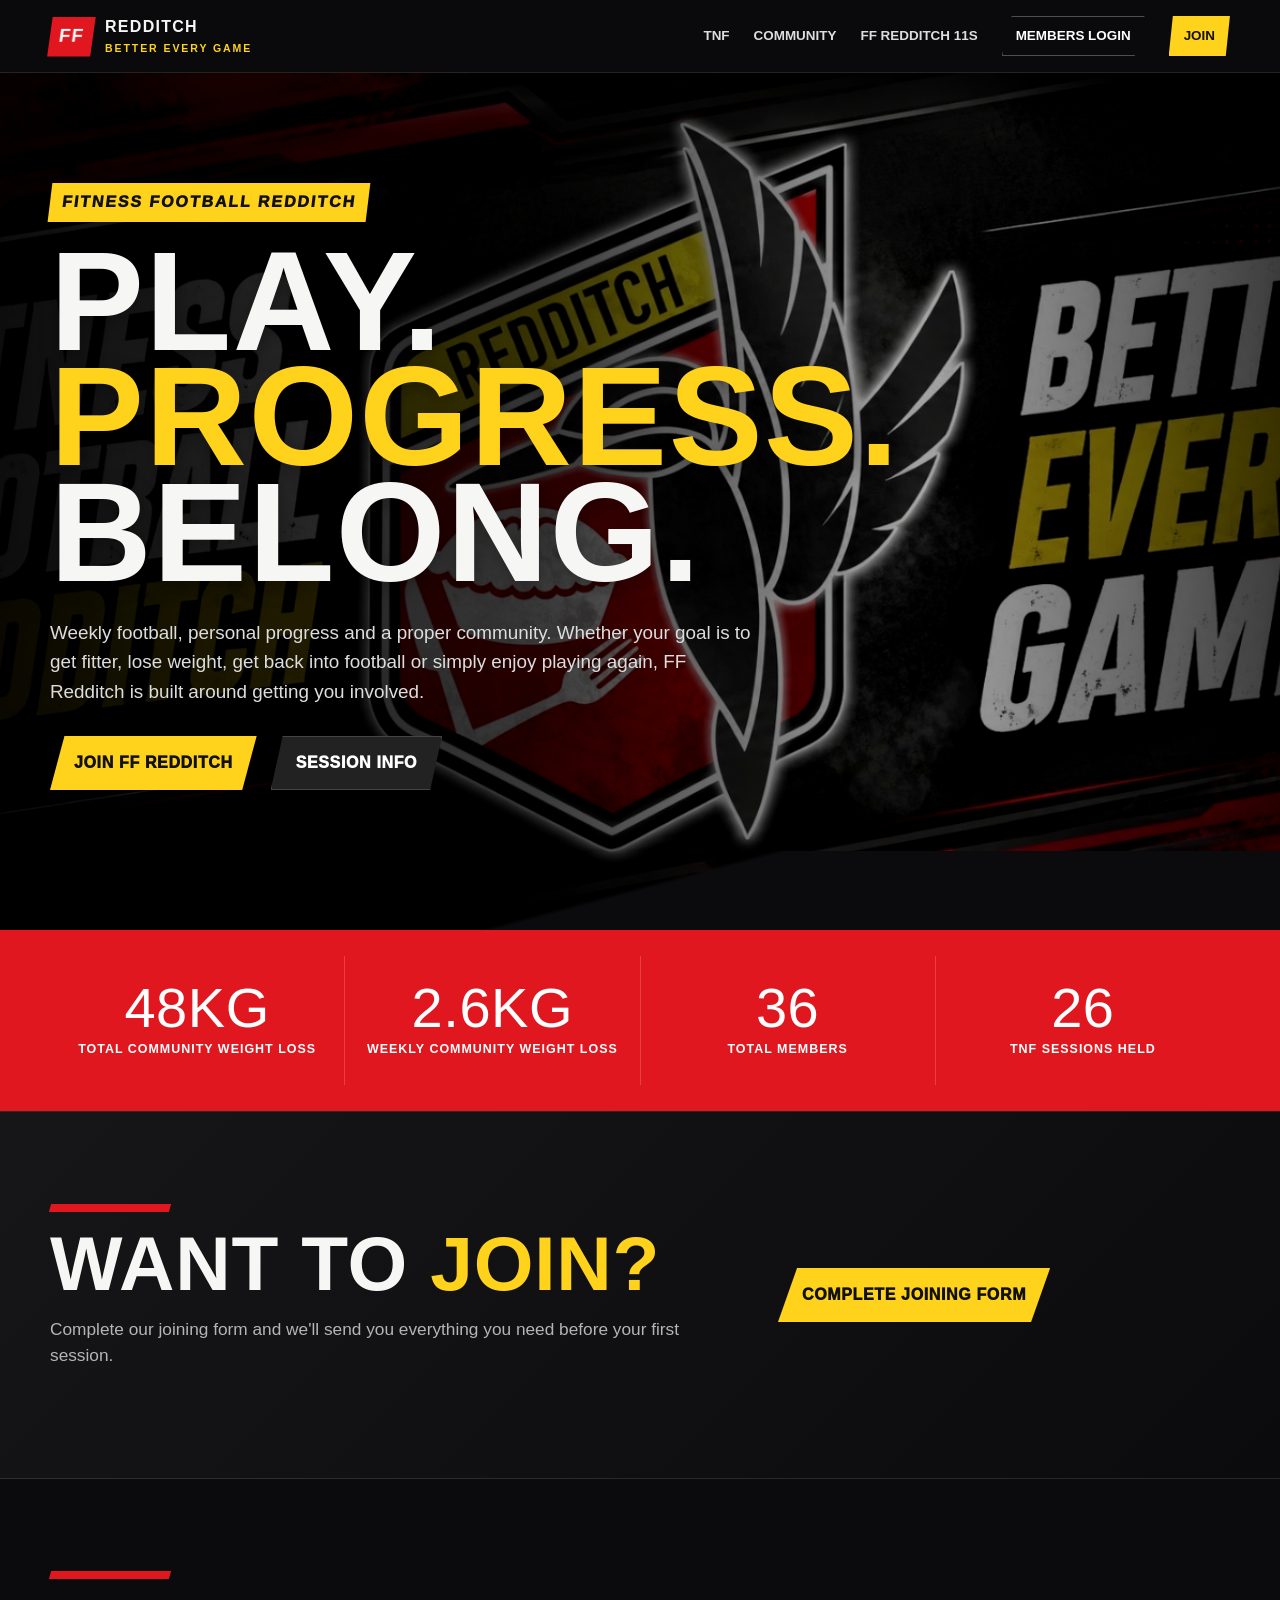
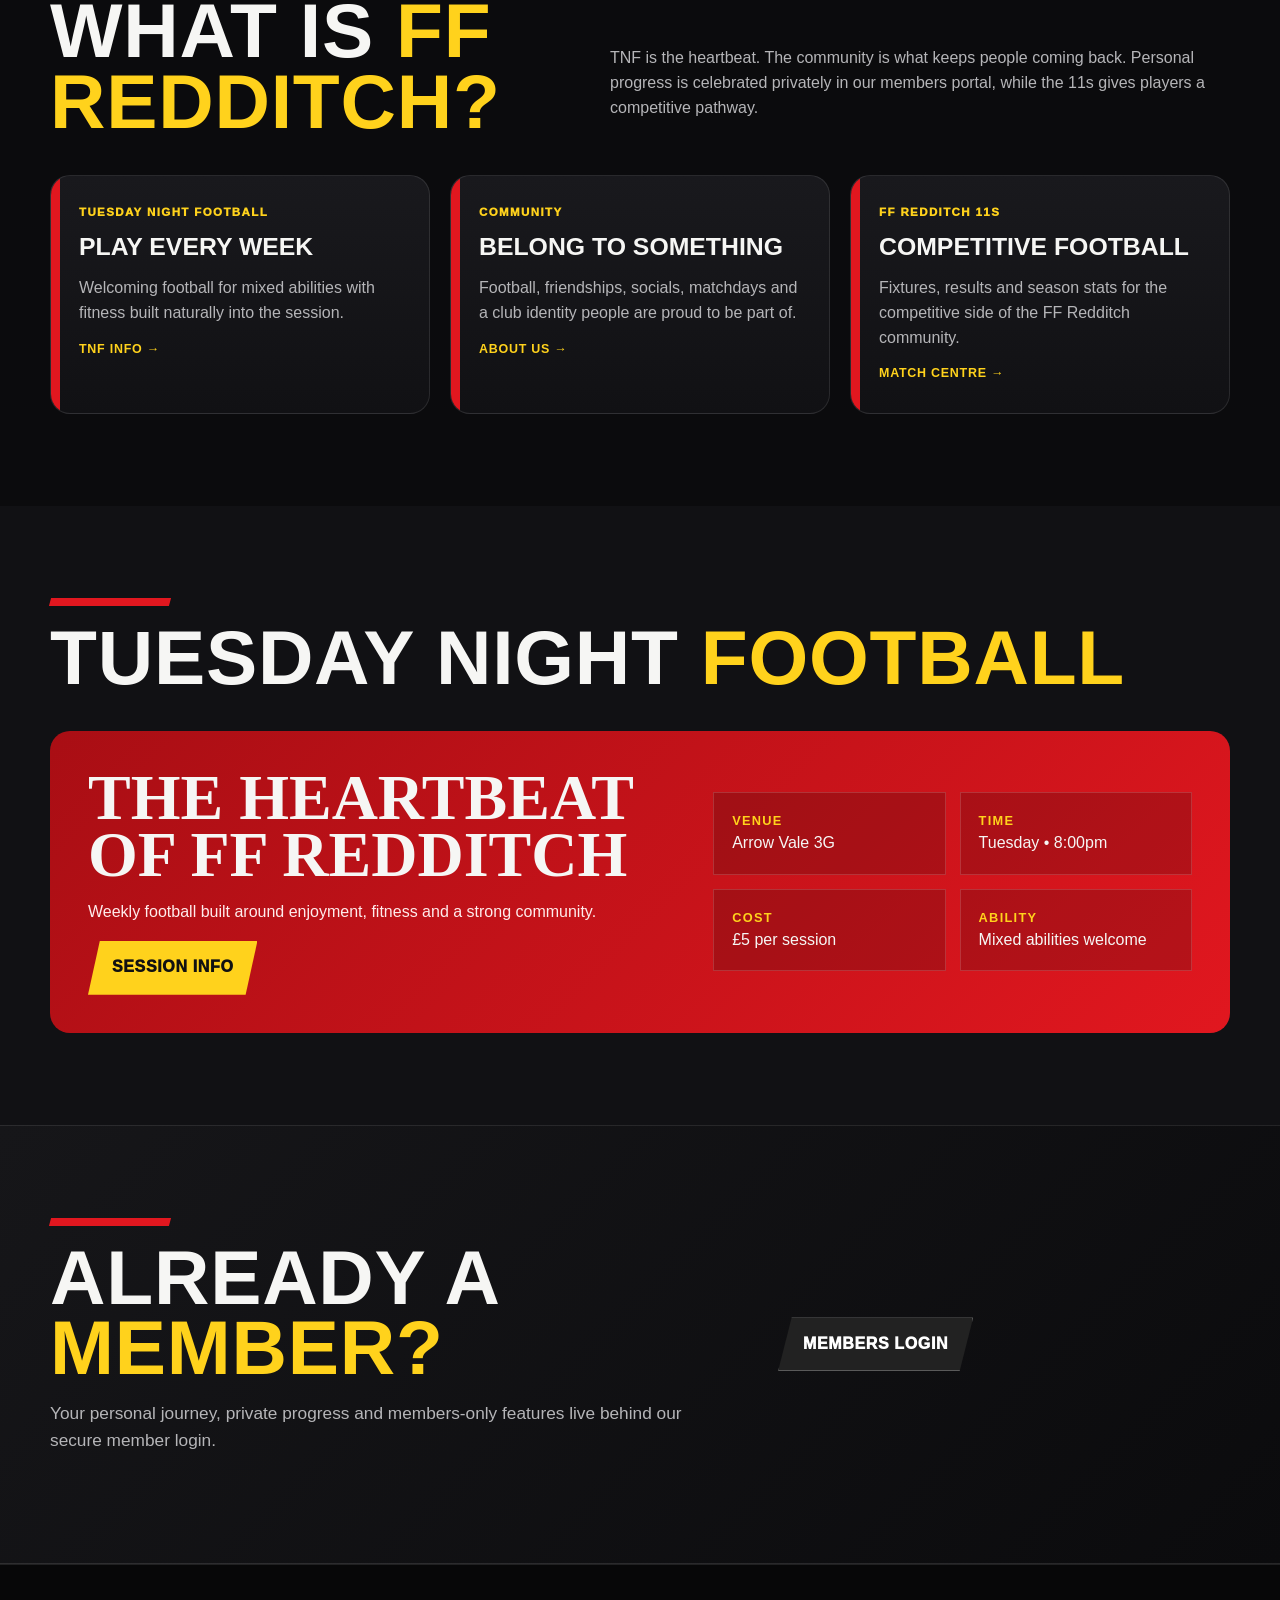
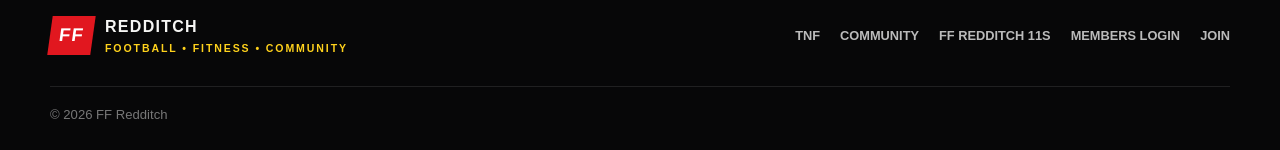
==== index.html @ 212b709f "Revamp index.html for FF Redditch site Updated the HTML structure, including the head and body secti" ====
<!doctype html><html><head><meta charset="utf-8"><meta name="viewport" content="width=device-width,initial-scale=1">
<title>FF Redditch | Football • Fitness • Community</title>
<link rel="stylesheet" href="assets/styles.css"></head><body data-page="home">
<header class="site-header">
  <div class="container navbar">
    <a class="brand" href="index.html">
      <span class="brand-badge">FF</span>
      <span>REDDITCH<small>BETTER EVERY GAME</small></span>
    </a>
    <button class="menu" aria-label="Menu">☰</button>
    <nav class="nav">
      <a href="tnf.html">TNF</a>
      <a href="community.html">Community</a>
      <a href="eleven.html">FF Redditch 11s</a>
      <a class="members-link" href="https://members.ffredditch.co.uk">Members Login</a>
      <a class="join-link join-btn" href="#">Join</a>
    </nav>
  </div>
</header>
<section class="hero"><div class="container hero-inner">
  <span class="kicker">Fitness Football Redditch</span>
  <h1>Play.<br><span class="yellow">Progress.</span><br>Belong.</h1>
  <p class="hero-copy">Weekly football, personal progress and a proper community. Whether your goal is to get fitter, lose weight, get back into football or simply enjoy playing again, FF Redditch is built around getting you involved.</p>
  <div class="cta-row"><a class="btn btn-yellow join-btn" href="#">Join FF Redditch</a><a class="btn btn-dark" href="tnf.html">Session Info</a></div>
</div></section>

<section class="stats-strip"><div class="container stats-grid">
  <div class="stat-box"><span class="stat-big" id="communityKgLost">48kg</span><span class="stat-label">Total Community Weight Loss</span></div>
  <div class="stat-box"><span class="stat-big" id="weeklyKgLost">2.6kg</span><span class="stat-label">Weekly Community Weight Loss</span></div>
  <div class="stat-box"><span class="stat-big" id="totalMembers">36</span><span class="stat-label">Total Members</span></div>
  <div class="stat-box"><span class="stat-big" id="tnfSessions">26</span><span class="stat-label">TNF Sessions Held</span></div>
</div></section>

<section class="section quick-join"><div class="container quick-join-grid">
  <div><div class="red-rule"></div><h2 class="section-title">Want to <span class="yellow">join?</span></h2><p>Complete our joining form and we'll send you everything you need before your first session.</p></div>
  <div><a class="btn btn-yellow join-btn" href="#">Complete joining form</a></div>
</div></section>

<section class="section"><div class="container">
  <div class="section-head"><div><div class="red-rule"></div><h2 class="section-title">What is <span class="yellow">FF Redditch?</span></h2></div><p class="section-intro">TNF is the heartbeat. The community is what keeps people coming back. Personal progress is celebrated privately in our members portal, while the 11s gives players a competitive pathway.</p></div>
  <div class="cards">
    <div class="card"><div class="card-tag">Tuesday Night Football</div><h3>Play every week</h3><p>Welcoming football for mixed abilities with fitness built naturally into the session.</p><a href="tnf.html" class="text-link">TNF info →</a></div>
    <div class="card"><div class="card-tag">Community</div><h3>Belong to something</h3><p>Football, friendships, socials, matchdays and a club identity people are proud to be part of.</p><a href="community.html" class="text-link">About us →</a></div>
    <div class="card"><div class="card-tag">FF Redditch 11s</div><h3>Competitive football</h3><p>Fixtures, results and season stats for the competitive side of the FF Redditch community.</p><a href="eleven.html" class="text-link">Match centre →</a></div>
  </div>
</div></section>

<section class="section" style="background:#111114"><div class="container">
  <div class="section-head"><div><div class="red-rule"></div><h2 class="section-title">Tuesday Night <span class="yellow">Football</span></h2></div></div>
  <div class="tnf-panel"><div><h3>The heartbeat of FF Redditch</h3><p>Weekly football built around enjoyment, fitness and a strong community.</p><a class="btn btn-yellow" href="tnf.html">Session Info</a></div>
  <div class="tnf-info"><div><strong>Venue</strong><span>Arrow Vale 3G</span></div><div><strong>Time</strong><span>Tuesday • 8:00pm</span></div><div><strong>Cost</strong><span>£5 per session</span></div><div><strong>Ability</strong><span>Mixed abilities welcome</span></div></div></div>
</div></section>

<section class="section quick-join"><div class="container quick-join-grid">
  <div><div class="red-rule"></div><h2 class="section-title">Already a <span class="yellow">member?</span></h2><p>Your personal journey, private progress and members-only features live behind our secure member login.</p></div>
  <div><a class="btn btn-dark members-cta" href="https://members.ffredditch.co.uk">Members Login</a></div>
</div></section>

<footer class="footer">
  <div class="container footer-top">
    <div class="brand"><span class="brand-badge">FF</span><span>REDDITCH<small>FOOTBALL • FITNESS • COMMUNITY</small></span></div>
    <div class="footer-links">
      <a href="tnf.html">TNF</a>
      <a href="community.html">Community</a>
      <a href="eleven.html">FF Redditch 11s</a>
      <a href="https://members.ffredditch.co.uk">Members Login</a>
      <a class="join-btn" href="#">Join</a>
    </div>
  </div>
  <div class="container copy">© 2026 FF Redditch</div>
</footer>
<script src="assets/config.js"></script><script src="assets/app.js"></script></body></html>
---- assets/styles.css ----
:root{
  --black:#0b0b0d;
  --panel:#151518;
  --panel2:#1c1c20;
  --red:#e1171f;
  --red2:#a90e14;
  --yellow:#ffd21c;
  --white:#f6f6f4;
  --muted:#b5b5b8;
  --line:rgba(255,255,255,.10);
  --radius:20px;
}
*{box-sizing:border-box}
html{scroll-behavior:smooth}
body{margin:0;font-family:Arial,Helvetica,sans-serif;background:var(--black);color:var(--white);line-height:1.55}
a{color:inherit;text-decoration:none}
img{max-width:100%;display:block}
.container{width:min(1180px,calc(100% - 34px));margin:0 auto}
.site-header{position:sticky;top:0;z-index:50;background:rgba(11,11,13,.96);backdrop-filter:blur(10px);border-bottom:1px solid var(--line)}
.navbar{height:72px;display:flex;align-items:center;justify-content:space-between;gap:20px}
.brand{display:flex;align-items:center;gap:12px;font-weight:900;letter-spacing:.08em}
.brand-badge{background:var(--red);color:#fff;padding:5px 9px;transform:skew(-8deg);font-size:1.15rem}
.brand small{display:block;color:var(--yellow);font-size:.66rem;letter-spacing:.18em}
.nav{display:flex;align-items:center;gap:24px;font-weight:800;text-transform:uppercase;font-size:.84rem}
.nav a{color:#ddd}
.nav a:hover{color:#fff}
.join-link{background:var(--yellow);color:#111!important;padding:10px 15px;clip-path:polygon(7% 0,100% 0,93% 100%,0 100%)}
.menu{display:none;background:none;border:0;color:#fff;font-size:1.5rem}

.hero{min-height:760px;position:relative;display:grid;place-items:center;overflow:hidden;background:#0d0d0f}
.hero::before{
  content:"";position:absolute;inset:0;
  background:
   linear-gradient(90deg,rgba(0,0,0,.93) 0%,rgba(0,0,0,.76) 42%,rgba(0,0,0,.35) 72%,rgba(0,0,0,.75) 100%),
   url("ff-redditch-branding.jpeg") center/cover no-repeat;
  filter:saturate(.9) contrast(1.05);
}
.hero::after{content:"";position:absolute;left:0;right:0;bottom:-1px;height:80px;background:linear-gradient(165deg,transparent 49%,var(--black) 50%)}
.hero-inner{position:relative;z-index:2;padding:110px 0 140px}
.kicker{display:inline-block;background:var(--yellow);color:#111;font-weight:1000;text-transform:uppercase;letter-spacing:.12em;padding:7px 12px;transform:skew(-7deg);margin-bottom:22px}
.hero h1,.title,.stat-big,.player-name,.section-title{font-family:Impact,Haettenschweiler,"Arial Narrow Bold",sans-serif;text-transform:uppercase;letter-spacing:.01em}
.hero h1{font-size:clamp(4.5rem,11vw,9.5rem);line-height:.82;margin:0;max-width:860px;text-shadow:0 5px 20px rgba(0,0,0,.35)}
.hero h1 .yellow{color:var(--yellow)}
.hero-copy{max-width:710px;font-size:1.18rem;color:#ddd;margin:28px 0 30px}
.cta-row{display:flex;gap:14px;flex-wrap:wrap}
.btn{display:inline-flex;align-items:center;justify-content:center;min-height:54px;padding:0 24px;font-weight:1000;text-transform:uppercase;border:0;cursor:pointer;letter-spacing:.04em;clip-path:polygon(7% 0,100% 0,93% 100%,0 100%)}
.btn-yellow{background:var(--yellow);color:#111}
.btn-red{background:var(--red);color:#fff}
.btn-dark{background:#222;color:#fff;border:1px solid #444}
.section{padding:92px 0}
.section-head{display:flex;justify-content:space-between;gap:30px;align-items:end;margin-bottom:38px}
.section-title{font-size:clamp(3rem,6vw,5.8rem);line-height:.92;margin:0}
.section-title .yellow{color:var(--yellow)}
.section-intro{max-width:620px;color:var(--muted)}
.red-rule{height:8px;width:120px;background:var(--red);transform:skew(-15deg);margin-bottom:16px}

.stats-strip{background:var(--red);padding:26px 0}
.stats-grid{display:grid;grid-template-columns:repeat(4,1fr);gap:1px;background:rgba(255,255,255,.18)}
.stat-box{background:var(--red);padding:24px 18px;text-align:center}
.stat-big{display:block;font-size:3.5rem;line-height:1;color:#fff}
.stat-label{font-weight:900;text-transform:uppercase;color:#fff;font-size:.78rem;letter-spacing:.08em}

.quick-join{background:linear-gradient(135deg,#161619,#0b0b0d);border-top:1px solid var(--line);border-bottom:1px solid var(--line)}
.quick-join-grid{display:grid;grid-template-columns:1.2fr .8fr;gap:50px;align-items:center}
.quick-join h2{font-size:clamp(3rem,6vw,6rem);margin:0}
.quick-join p{color:var(--muted);font-size:1.08rem}

.cards{display:grid;grid-template-columns:repeat(3,1fr);gap:20px}
.card{background:linear-gradient(180deg,#19191d,#111114);border:1px solid var(--line);border-radius:var(--radius);padding:28px;position:relative;overflow:hidden}
.card::before{content:"";position:absolute;left:0;top:0;width:9px;height:100%;background:var(--red)}
.card h3{font-size:1.55rem;margin:6px 0 10px;text-transform:uppercase}
.card p{color:var(--muted);margin:0}
.card-tag{color:var(--yellow);font-weight:1000;text-transform:uppercase;font-size:.72rem;letter-spacing:.12em}

.leaderboard-wrap{background:#111114;border:1px solid var(--line);border-radius:var(--radius);overflow:hidden}
.tabs{display:flex;gap:10px;padding:18px;border-bottom:1px solid var(--line);flex-wrap:wrap}
.tab{background:#222;border:1px solid #333;color:#ddd;padding:9px 14px;font-weight:900;text-transform:uppercase;cursor:pointer;clip-path:polygon(7% 0,100% 0,93% 100%,0 100%)}
.tab.active{background:var(--yellow);color:#111;border-color:var(--yellow)}
.leader-row{display:grid;grid-template-columns:72px 1fr 150px 130px;gap:16px;padding:17px 20px;border-bottom:1px solid var(--line);align-items:center}
.leader-row:last-child{border:0}
.leader-row.head{background:#19191d;color:#aaa;text-transform:uppercase;font-weight:900;font-size:.72rem;letter-spacing:.08em}
.rank{font-family:Impact;font-size:1.8rem;color:var(--yellow)}
.value{font-weight:1000;text-align:right}
.sessions{color:#aaa;text-align:right}

.spotlight{display:grid;grid-template-columns:1fr 1fr;min-height:450px;background:linear-gradient(135deg,#17171a,#0d0d0f);border:1px solid var(--line);border-radius:var(--radius);overflow:hidden}
.spotlight-media{background:
  linear-gradient(145deg,rgba(225,23,31,.85),rgba(10,10,12,.55)),
  url("ff-redditch-branding.jpeg") center/cover;
  min-height:360px;display:flex;align-items:flex-end;padding:32px}
.spotlight-number{font-family:Impact;font-size:8rem;line-height:.8;color:rgba(255,255,255,.18)}
.spotlight-copy{padding:42px;display:flex;flex-direction:column;justify-content:center}
.player-name{font-size:4rem;line-height:.9;margin:0}
.progress-number{font-family:Impact;font-size:4.4rem;color:var(--yellow);line-height:1;margin:20px 0 8px}
.spotlight-copy p{color:var(--muted)}

.tnf-panel{background:linear-gradient(135deg,var(--red2),var(--red));border-radius:var(--radius);padding:38px;display:grid;grid-template-columns:1.1fr .9fr;gap:40px;align-items:center}
.tnf-panel h3{font-family:Impact;text-transform:uppercase;font-size:4rem;line-height:.9;margin:0 0 16px}
.tnf-panel p{color:#ffecec}
.tnf-info{display:grid;grid-template-columns:repeat(2,1fr);gap:14px}
.tnf-info div{background:rgba(0,0,0,.18);padding:18px;border:1px solid rgba(255,255,255,.15)}
.tnf-info strong{display:block;text-transform:uppercase;color:var(--yellow);font-size:.8rem;letter-spacing:.1em}

.eleven-grid{display:grid;grid-template-columns:1.1fr .9fr .9fr;gap:20px}
.panel{background:#131316;border:1px solid var(--line);border-radius:var(--radius);padding:26px}
.panel h3{margin:0 0 18px;text-transform:uppercase;color:var(--yellow);font-size:.84rem;letter-spacing:.12em}
.fixture{display:grid;grid-template-columns:1fr auto 1fr;align-items:center;gap:14px;margin:30px 0}
.club{font-family:Impact;text-transform:uppercase;font-size:2rem;line-height:1}
.club.right{text-align:right;color:#aaa}
.vs{width:50px;height:50px;border-radius:50%;display:grid;place-items:center;background:var(--red);font-weight:1000}
.simple-list{list-style:none;margin:0;padding:0}
.simple-list li{display:grid;grid-template-columns:34px 1fr 50px;gap:10px;padding:12px 0;border-bottom:1px solid var(--line);align-items:center}
.simple-list li:last-child{border:0}
.simple-list .pos{color:var(--yellow);font-family:Impact;font-size:1.35rem}
.simple-list .num{text-align:right;font-weight:1000}

.subhero{padding:100px 0 70px;background:
 linear-gradient(90deg,rgba(0,0,0,.9),rgba(0,0,0,.6)),
 url("ff-redditch-branding.jpeg") center/cover}
.subhero h1{font-family:Impact;text-transform:uppercase;font-size:clamp(4rem,9vw,8rem);line-height:.85;margin:0}
.subhero p{max-width:700px;color:#ddd;font-size:1.12rem}
.content-grid{display:grid;grid-template-columns:1fr 1fr;gap:22px}
.info-block{background:#141417;border:1px solid var(--line);border-radius:var(--radius);padding:28px}
.info-block h3{text-transform:uppercase;margin-top:0}
.info-block p{color:var(--muted)}
.footer{padding:50px 0 24px;border-top:1px solid var(--line);background:#070708}
.footer-top{display:flex;justify-content:space-between;gap:30px;align-items:center}
.footer-links{display:flex;gap:20px;flex-wrap:wrap;color:#bbb;font-weight:800;text-transform:uppercase;font-size:.8rem}
.copy{margin-top:30px;padding-top:18px;border-top:1px solid var(--line);color:#777;font-size:.82rem}

@media(max-width:900px){
  .menu{display:block}
  .nav{display:none;position:absolute;top:72px;left:0;right:0;background:#0b0b0d;padding:20px;flex-direction:column;align-items:stretch}
  .nav.open{display:flex}
  .quick-join-grid,.spotlight,.tnf-panel,.content-grid{grid-template-columns:1fr}
  .cards,.eleven-grid{grid-template-columns:1fr}
  .stats-grid{grid-template-columns:repeat(2,1fr)}
  .section-head{display:block}
  .section-intro{margin-top:18px}
  .leader-row{grid-template-columns:54px 1fr 110px}
  .leader-row .sessions{display:none}
}
@media(max-width:560px){
  .container{width:min(100% - 24px,1180px)}
  .hero{min-height:690px}
  .hero-inner{padding:90px 0 130px}
  .hero h1{font-size:clamp(4rem,20vw,6rem)}
  .stats-grid{grid-template-columns:1fr 1fr}
  .stat-big{font-size:2.7rem}
  .section{padding:70px 0}
  .player-name{font-size:3rem}
  .progress-number{font-size:3.3rem}
  .spotlight-copy{padding:28px}
  .tnf-panel{padding:26px}
  .tnf-panel h3{font-size:3rem}
  .tnf-info{grid-template-columns:1fr}
  .fixture{grid-template-columns:1fr;text-align:center}
  .club.right{text-align:center}
  .vs{margin:auto}
  .footer-top{flex-direction:column;align-items:flex-start}
}


/* ===== PUBLIC SITE V1.1 ===== */
.members-link{border:1px solid rgba(255,255,255,.28);padding:9px 13px;color:#fff!important;clip-path:polygon(7% 0,100% 0,93% 100%,0 100%)}
.members-link:hover{border-color:var(--yellow);color:var(--yellow)!important}
.members-cta{border-color:rgba(255,255,255,.25)}
.text-link{display:inline-block;margin-top:14px;color:var(--yellow);font-weight:900;text-transform:uppercase;font-size:.78rem;letter-spacing:.06em}

.about-layout{max-width:900px}
.about-copy p{color:#c9cbd0;font-size:1.03rem;max-width:850px}
.about-lead{font-size:1.35rem!important;color:#fff!important}
.faq-grid{display:grid;grid-template-columns:1fr 1fr;gap:18px}
.faq-card{background:#151518;border:1px solid var(--line);border-radius:var(--radius);padding:25px;position:relative}
.faq-card:before{content:"";position:absolute;left:0;top:0;width:7px;height:100%;background:var(--red)}
.faq-card h3{margin:0 0 10px;text-transform:uppercase;font-size:1rem;color:var(--yellow)}
.faq-card p{margin:0;color:var(--muted)}
.social-cards{display:grid;grid-template-columns:repeat(5,1fr);gap:14px}
.social-card{background:#141417;border:1px solid var(--line);border-radius:var(--radius);padding:24px;text-align:center}
.social-card span{display:block;font-size:2rem;margin-bottom:10px}
.social-card strong{text-transform:uppercase;font-size:.8rem;letter-spacing:.06em}
.social-actions{display:flex;flex-direction:column;align-items:flex-start;gap:14px}
.coming-soon{color:#8d9095;font-weight:900;text-transform:uppercase;font-size:.8rem;letter-spacing:.08em}

/* Match centre */
.match-centre-grid{display:grid;grid-template-columns:repeat(2,1fr);gap:20px}
.match-feature-card{background:linear-gradient(180deg,#19191d,#111114);border:1px solid var(--line);border-radius:var(--radius);padding:28px;position:relative;overflow:hidden}
.match-feature-card::before{content:"";position:absolute;left:0;top:0;width:9px;height:100%;background:var(--red)}
.club-v-club{display:grid;grid-template-columns:1fr auto 1fr;gap:22px;align-items:center;margin:26px 0}
.club-side{text-align:center;display:grid;justify-items:center;gap:10px}
.club-side strong{text-transform:uppercase;font-size:1.05rem}
.club-badge{width:92px;height:92px;object-fit:contain;filter:drop-shadow(0 7px 14px rgba(0,0,0,.35))}
.fixture-centre{text-align:center;display:grid;gap:8px;justify-items:center}
.versus-big,.score-big{font-family:Impact;font-size:2.8rem;line-height:1;color:var(--yellow)}
.score-big{font-size:4.7rem}
.fixture-pill{background:var(--yellow);color:#111;font-weight:1000;padding:4px 10px;clip-path:polygon(8% 0,100% 0,92% 100%,0 100%)}
.fixture-detail-grid{display:grid;grid-template-columns:repeat(2,1fr);gap:12px;margin-top:24px}
.fixture-detail-grid div{background:rgba(255,255,255,.04);border:1px solid var(--line);padding:14px}
.fixture-detail-grid span{display:block;text-transform:uppercase;color:var(--yellow);font-size:.68rem;font-weight:900;letter-spacing:.08em;margin-bottom:3px}
.fixture-detail-grid strong{font-size:.95rem}
.result-details{border-top:1px solid var(--line);padding-top:18px}
.result-details p{margin:8px 0;color:#ddd}
.result-details strong{color:var(--yellow)}
.stats-three-grid{display:grid;grid-template-columns:repeat(3,1fr);gap:20px;margin-top:20px}
.empty-stat{display:block!important;color:#86898e!important;padding:18px 0!important}
.discipline-table{margin-top:5px}
.discipline-row{display:grid;grid-template-columns:1fr 42px 42px;gap:8px;align-items:center;padding:12px 0;border-bottom:1px solid var(--line)}
.discipline-row:last-child{border-bottom:0}
.discipline-head{color:#8e9197;text-transform:uppercase;font-size:.7rem;font-weight:900}
.discipline-row strong{text-align:center}
.discipline-empty{color:#86898e;padding:18px 0}

@media(max-width:900px){
  .faq-grid,.match-centre-grid,.stats-three-grid{grid-template-columns:1fr}
  .social-cards{grid-template-columns:repeat(2,1fr)}
}
@media(max-width:560px){
  .social-cards{grid-template-columns:1fr 1fr}
  .club-v-club{gap:8px}
  .club-badge{width:68px;height:68px}
  .club-side strong{font-size:.78rem}
  .score-big{font-size:3.5rem}
  .fixture-detail-grid{grid-template-columns:1fr}
}


/* ===== FINAL MOBILE MATCH CARD FIX ===== */
@media(max-width:560px){
  .match-feature-card{
    padding:20px 16px 18px;
  }

  .club-v-club{
    display:grid;
    grid-template-columns:minmax(0,1fr) 64px minmax(0,1fr);
    align-items:center;
    gap:6px;
    margin:18px 0;
  }

  .club-side{
    min-width:0;
    display:grid;
    justify-items:center;
    align-content:start;
    gap:8px;
    text-align:center;
  }

  .club-badge{
    width:58px;
    height:58px;
    object-fit:contain;
  }

  .club-side strong{
    width:100%;
    font-size:.72rem;
    line-height:1.12;
    white-space:normal;
    overflow-wrap:anywhere;
  }

  .fixture-centre{
    width:64px;
    min-width:64px;
    display:grid;
    place-items:center;
    gap:6px;
  }

  .versus-big{
    font-size:2rem;
    line-height:1;
  }

  .fixture-pill{
    font-size:.68rem;
    padding:3px 8px;
  }

  .score-big{
    font-size:3.4rem;
    line-height:.9;
    white-space:nowrap;
  }

  .fixture-detail-grid{
    grid-template-columns:1fr 1fr;
    gap:8px;
    margin-top:16px;
  }

  .fixture-detail-grid div{
    padding:11px 10px;
  }

  .fixture-detail-grid span{
    font-size:.60rem;
  }

  .fixture-detail-grid strong{
    font-size:.78rem;
    line-height:1.25;
  }

  .result-details{
    padding-top:14px;
  }

  .result-details p{
    font-size:.85rem;
    line-height:1.35;
  }
}

@media(max-width:390px){
  .club-v-club{
    grid-template-columns:minmax(0,1fr) 54px minmax(0,1fr);
  }

  .fixture-centre{
    width:54px;
    min-width:54px;
  }

  .club-badge{
    width:52px;
    height:52px;
  }

  .club-side strong{
    font-size:.66rem;
  }

  .score-big{
    font-size:3rem;
  }
}
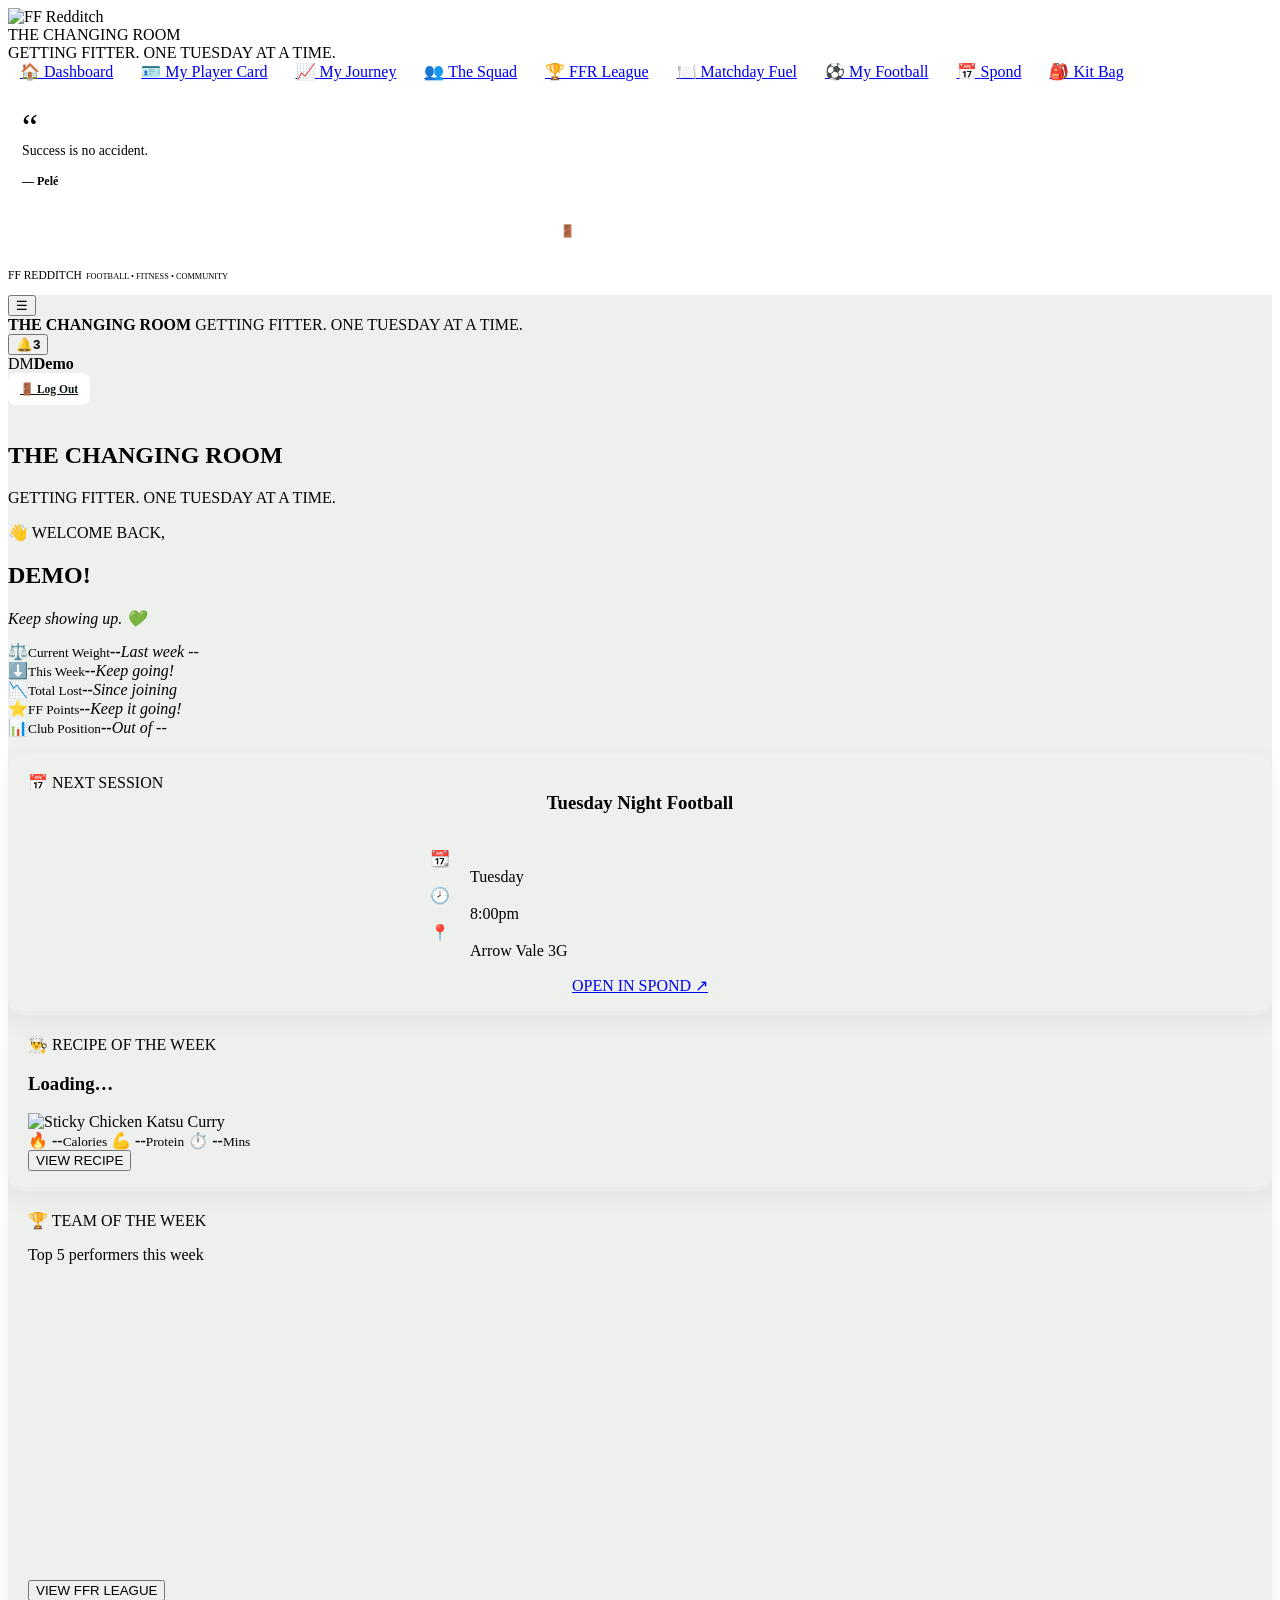
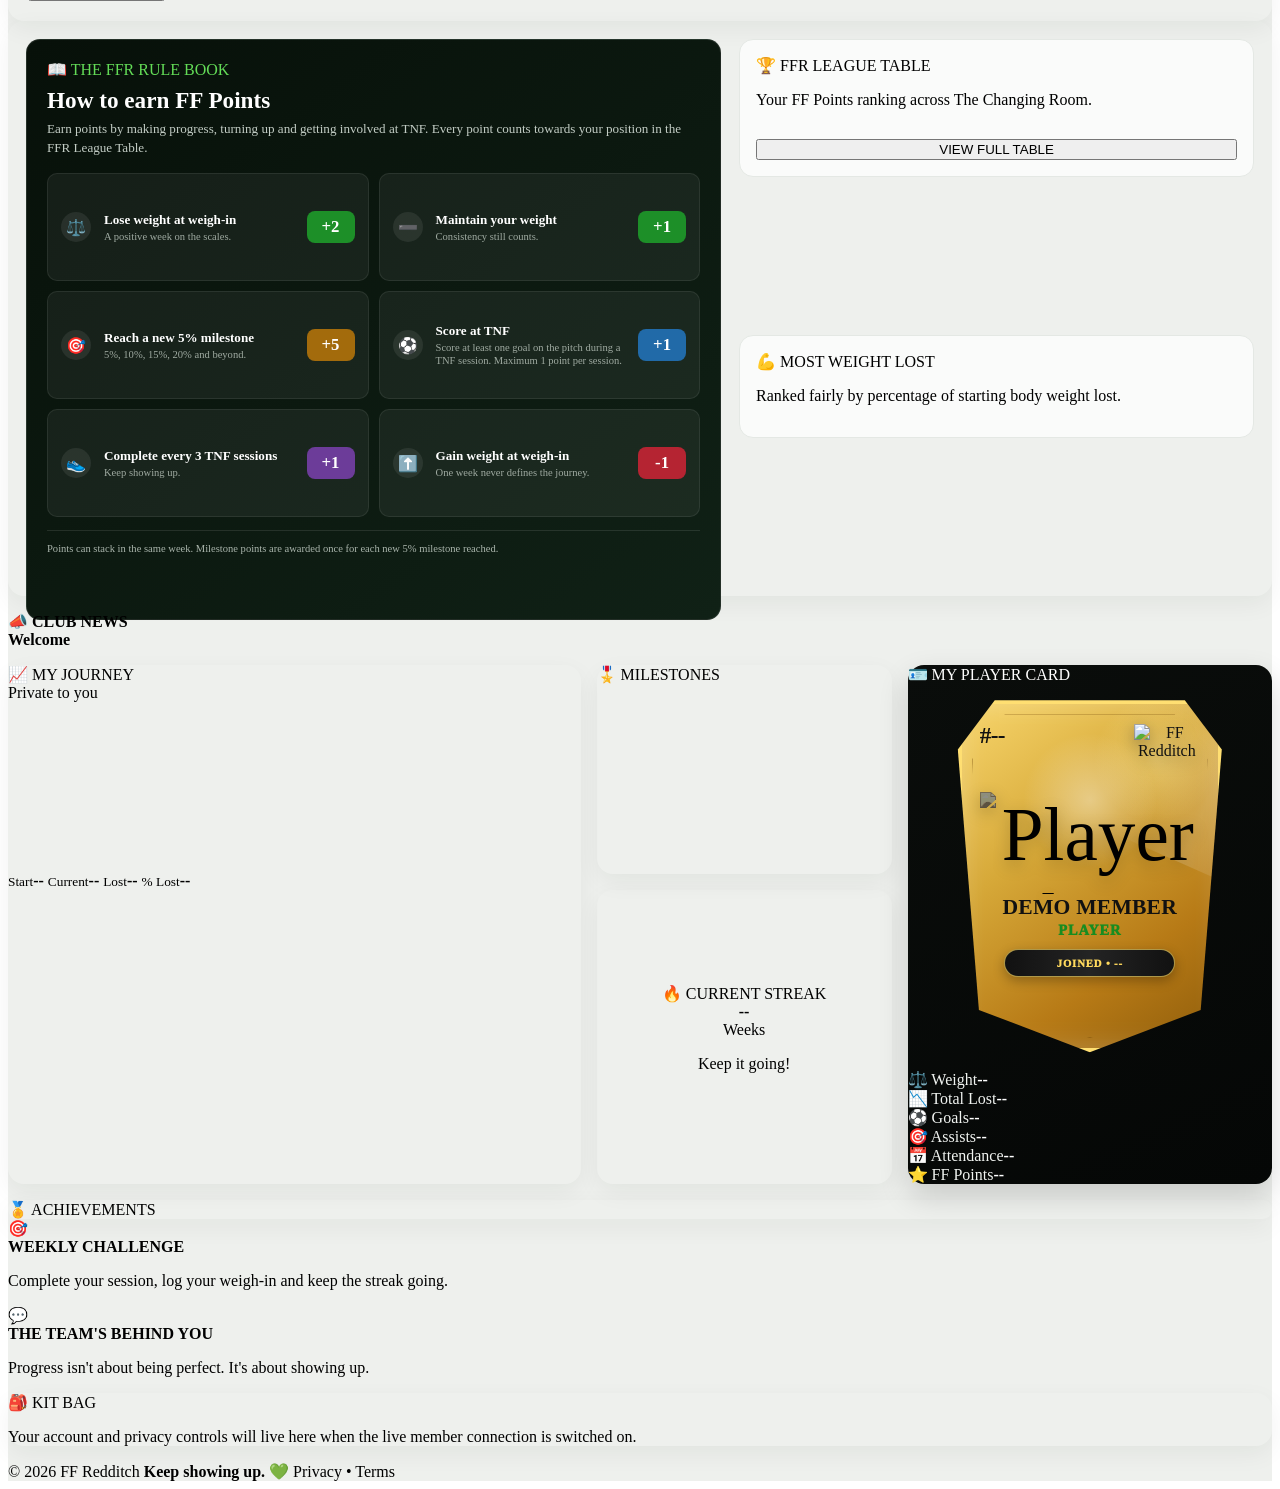
==== commit effa7789: "Update fmt.Println message from 'Hello' to 'Goodbye'" ====
--- a/index.html
+++ b/index.html
@@ -1,72 +1,1144 @@
-<!doctype html><html><head><meta charset="utf-8"><meta name="viewport" content="width=device-width,initial-scale=1">
-<title>FF Redditch | Football • Fitness • Community</title>
-<link rel="stylesheet" href="assets/styles.css"></head><body data-page="home">
-<header class="site-header">
-  <div class="container navbar">
-    <a class="brand" href="index.html">
-      <span class="brand-badge">FF</span>
-      <span>REDDITCH<small>BETTER EVERY GAME</small></span>
-    </a>
-    <button class="menu" aria-label="Menu">☰</button>
-    <nav class="nav">
-      <a href="tnf.html">TNF</a>
-      <a href="community.html">Community</a>
-      <a href="eleven.html">FF Redditch 11s</a>
-      <a class="members-link" href="https://members.ffredditch.co.uk">Members Login</a>
-      <a class="join-link join-btn" href="#">Join</a>
-    </nav>
+<!doctype html>
+<html lang="en">
+<head>
+  <meta charset="utf-8">
+  <meta name="viewport" content="width=device-width, initial-scale=1">
+  <meta name="theme-color" content="#071009">
+  <title>The Changing Room | FF Redditch</title>
+  <link rel="stylesheet" href="changing-room.css">
+
+<style>
+.leave-room-top{
+  display:inline-flex;align-items:center;gap:6px;
+  background:#fff;color:#0b1a0d;border:1px solid rgba(255,255,255,.25);
+  padding:8px 11px;border-radius:8px;font-size:.72rem;font-weight:900;
+  white-space:nowrap;
+}
+.leave-room-top:hover{background:#55d74c;color:#061007}
+.leave-room-side{
+  display:block;margin:0 0 15px;padding:10px 11px;border-radius:8px;
+  border:1px solid rgba(255,255,255,.18);color:#fff;font-size:.76rem;
+  font-weight:900;text-align:center;background:rgba(255,255,255,.05);
+}
+.leave-room-side:hover{background:#1b8524}
+@media(max-width:500px){
+  .leave-room-top{font-size:0;width:38px;height:38px;padding:0;justify-content:center}
+  .leave-room-top::before{content:"🚪";font-size:1rem}
+}
+</style>
+
+
+<style>
+/* ===== FFR LEAGUE + RULE BOOK ===== */
+.ffr-league-panel{gap:18px}
+.ffr-rulebook{
+  border-radius:14px;
+  background:linear-gradient(145deg,#071009,#102116);
+  color:#fff;
+  padding:18px;
+  border:1px solid rgba(255,255,255,.10)
+}
+.ffr-rulebook .panel-title{color:#63dc57}
+.ffr-rulebook h3{
+  margin:10px 0 5px;
+  font-size:1.35rem
+}
+.ffr-rule-intro{
+  color:#c3cdc5;
+  font-size:.82rem;
+  line-height:1.45;
+  margin:0 0 14px
+}
+.ffr-rules{
+  display:grid;
+  grid-template-columns:1fr 1fr;
+  gap:8px
+}
+.ffr-rule{
+  display:grid;
+  grid-template-columns:34px 1fr auto;
+  gap:9px;
+  align-items:center;
+  background:rgba(255,255,255,.055);
+  border:1px solid rgba(255,255,255,.08);
+  border-radius:10px;
+  padding:10px 11px
+}
+.ffr-rule .rule-icon{
+  width:30px;height:30px;
+  display:grid;place-items:center;
+  border-radius:50%;
+  background:rgba(255,255,255,.08)
+}
+.ffr-rule div{display:grid;gap:2px}
+.ffr-rule strong{font-size:.76rem}
+.ffr-rule small{font-size:.62rem;color:#9faaa1;line-height:1.25}
+.ffr-rule>b{
+  font-size:1.05rem;
+  min-width:34px;
+  text-align:center;
+  padding:6px 7px;
+  border-radius:8px;
+  background:#1d8f28;
+  color:#fff
+}
+.ffr-rule.negative>b{background:#b52432}
+.ffr-rule.milestone>b{background:#a36b0c}
+.ffr-rule.football>b{background:#216aa8}
+.ffr-rule.attendance>b{background:#6c3c99}
+.ffr-rule-note{
+  margin:13px 0 0;
+  padding-top:11px;
+  border-top:1px solid rgba(255,255,255,.10);
+  color:#aab5ac;
+  font-size:.66rem;
+  line-height:1.4
+}
+.ffr-table{
+  padding-top:0!important;
+  border-top:0!important
+}
+@media(max-width:560px){
+  .ffr-rules{grid-template-columns:1fr}
+  .ffr-rulebook{padding:15px}
+}
+</style>
+
+
+<style>
+/* ===== DESKTOP POLISH V1 ===== */
+@media(min-width:1201px){
+  .main{
+    background:#eef0ed;
+  }
+
+  .metric-grid,
+  .dashboard-grid,
+  .news-strip,
+  .lower-grid,
+  .challenge-row,
+  .account{
+    max-width:1450px;
+    margin-left:auto;
+    margin-right:auto;
+  }
+
+  .metric-grid{
+    margin-top:14px;
+    margin-bottom:16px;
+  }
+
+  .dashboard-grid{
+    grid-template-columns:1fr 1fr 1.35fr;
+    gap:16px;
+    align-items:stretch;
+  }
+
+  .dashboard-grid > .next-session,
+  .dashboard-grid > .recipe-preview,
+  .dashboard-grid > .team-week{
+    min-height:100%;
+  }
+
+  .dashboard-grid > .leaderboards{
+    grid-column:1 / -1;
+    display:grid;
+    grid-template-columns:1.35fr 1fr;
+    gap:18px;
+    align-items:start;
+    padding:18px;
+  }
+
+  .ffr-rulebook{
+    height:100%;
+    padding:20px;
+  }
+
+  .ffr-rulebook h3{
+    font-size:1.45rem;
+    margin-top:8px;
+  }
+
+  .ffr-rule-intro{
+    max-width:720px;
+    margin-bottom:16px;
+  }
+
+  .ffr-rules{
+    grid-template-columns:repeat(2,minmax(0,1fr));
+    gap:10px;
+  }
+
+  .ffr-rule{
+    min-height:82px;
+    padding:12px 13px;
+  }
+
+  .ffr-rule strong{
+    font-size:.82rem;
+  }
+
+  .ffr-rule small{
+    font-size:.66rem;
+  }
+
+  .leaderboards .ffr-table,
+  .leaderboards .leaderboard-block:last-child{
+    background:#fafbfa;
+    border:1px solid #e4e8e4;
+    border-radius:14px;
+    padding:16px!important;
+    border-top:1px solid #e4e8e4!important;
+  }
+
+  .leaderboards .ffr-table{
+    grid-column:2;
+    grid-row:1;
+  }
+
+  .leaderboards .leaderboard-block:last-child{
+    grid-column:2;
+    grid-row:2;
+    margin-top:0;
+  }
+
+  .leaderboards .ffr-rulebook{
+    grid-column:1;
+    grid-row:1 / span 2;
+  }
+
+  .leader-row{
+    padding:10px 4px;
+    font-size:.86rem;
+  }
+
+  .panel{
+    border-radius:16px;
+    box-shadow:0 8px 24px rgba(20,30,22,.055);
+  }
+
+  .next-session,
+  .recipe-preview,
+  .team-week{
+    padding:20px;
+  }
+
+  .team-week .pitch{
+    height:300px;
+  }
+
+  .recipe-preview img{
+    height:220px;
+  }
+
+  .news-strip{
+    margin-top:16px;
+    margin-bottom:16px;
+  }
+
+  .lower-grid{
+    grid-template-columns:1.55fr .8fr .62fr 1.15fr;
+    gap:16px;
+  }
+
+  .achievements{
+    grid-column:1 / -1;
+  }
+
+  .challenge-row{
+    grid-template-columns:1fr 1fr;
+  }
+
+  footer{
+    margin-top:8px;
+  }
+}
+
+@media(min-width:1500px){
+  .dashboard-grid{
+    grid-template-columns:.95fr 1fr 1.4fr;
+  }
+
+  .dashboard-grid > .leaderboards{
+    grid-template-columns:1.5fr 1fr;
+  }
+
+  .team-week .pitch{
+    height:320px;
+  }
+}
+</style>
+
+
+<style>
+/* ===== DESKTOP POLISH V2: LOWER DASHBOARD ===== */
+@media(min-width:1201px){
+  /* Turn the lower section into Journey | stacked middle | Player Card */
+  .lower-grid{
+    display:grid;
+    grid-template-columns:minmax(0,1.65fr) minmax(250px,.85fr) minmax(330px,1.05fr);
+    grid-template-rows:auto auto;
+    gap:16px;
+    align-items:stretch;
+  }
+
+  /* Existing DOM order:
+     1 Journey
+     2 Milestones
+     3 Streak
+     4 Player Card
+  */
+  .lower-grid > :nth-child(1){
+    grid-column:1;
+    grid-row:1 / span 2;
+  }
+
+  .lower-grid > :nth-child(2){
+    grid-column:2;
+    grid-row:1;
+  }
+
+  .lower-grid > :nth-child(3){
+    grid-column:2;
+    grid-row:2;
+  }
+
+  .lower-grid > :nth-child(4){
+    grid-column:3;
+    grid-row:1 / span 2;
+  }
+
+  .lower-grid > :nth-child(2),
+  .lower-grid > :nth-child(3){
+    min-height:0;
+  }
+
+  .lower-grid > :nth-child(3){
+    display:flex;
+    flex-direction:column;
+    justify-content:center;
+    text-align:center;
+  }
+
+  .lower-grid > :nth-child(4){
+    height:100%;
+  }
+
+  /* Centre the useful content of Next Session while preserving its heading */
+  .next-session{
+    display:flex;
+    flex-direction:column;
+  }
+
+  .next-session > :not(.panel-title):not(h3){
+    margin-left:auto;
+    margin-right:auto;
+  }
+
+  .next-session h3{
+    text-align:center;
+    margin-top:14px;
+  }
+
+  .next-session .session-detail,
+  .next-session p{
+    width:100%;
+    text-align:center;
+  }
+
+  .next-session a,
+  .next-session button{
+    margin-left:auto;
+    margin-right:auto;
+  }
+}
+</style>
+
+
+<style>
+/* ===== PLAYER CARD POLISH ===== */
+.player-card{
+  width:220px;
+  height:300px;
+  margin:16px auto 18px;
+  position:relative;
+  background:
+    radial-gradient(circle at 50% 32%,rgba(49,122,55,.38),transparent 34%),
+    linear-gradient(155deg,#0a2b10 0%,#061708 58%,#020b04 100%);
+  border:4px solid #d6a838;
+  clip-path:polygon(14% 0,86% 0,100% 14%,92% 88%,50% 100%,8% 88%,0 14%);
+  color:#fff;
+  padding:20px 18px 24px;
+  text-align:center;
+  box-shadow:
+    0 14px 28px rgba(0,0,0,.25),
+    inset 0 0 0 1px rgba(255,255,255,.08);
+  overflow:hidden;
+}
+.player-card:before{
+  content:"";
+  position:absolute;
+  inset:10px;
+  border:1px solid rgba(214,168,56,.28);
+  clip-path:inherit;
+  pointer-events:none;
+}
+.player-card-top{
+  position:relative;
+  z-index:2;
+  display:flex;
+  align-items:flex-start;
+  justify-content:space-between;
+  gap:12px;
+}
+.player-card-top b{
+  font-size:1.45rem;
+  line-height:1;
+  letter-spacing:-.03em;
+  color:#fff;
+  text-shadow:0 2px 8px rgba(0,0,0,.45);
+}
+.player-card-crest{
+  width:58px!important;
+  height:58px!important;
+  object-fit:contain;
+  filter:drop-shadow(0 5px 8px rgba(0,0,0,.35));
+}
+.player-card-centre{
+  position:relative;
+  z-index:2;
+  display:grid;
+  justify-items:center;
+  align-content:start;
+}
+.player-silhouette{
+  font-size:4.7rem;
+  height:102px;
+  width:100%;
+  object-fit:cover;
+  object-position:center top;
+  display:grid;
+  place-items:center;
+  margin-top:2px;
+  filter:drop-shadow(0 5px 8px rgba(0,0,0,.3));
+}
+.player-card h3{
+  margin:2px 0 4px;
+  max-width:180px;
+  font-size:1.35rem;
+  line-height:1.03;
+  letter-spacing:.01em;
+}
+.player-card p{
+  margin:0 0 10px;
+  color:#64e555;
+  font-size:.9rem;
+  font-weight:1000;
+  letter-spacing:.06em;
+}
+.joined-ribbon{
+  display:inline-flex;
+  align-items:center;
+  justify-content:center;
+  min-width:145px;
+  padding:7px 12px;
+  border-radius:999px;
+  background:linear-gradient(90deg,#b67c16,#e0b64b,#b67c16);
+  color:#071009;
+  font-size:.67rem;
+  font-weight:1000;
+  letter-spacing:.08em;
+  box-shadow:0 4px 10px rgba(0,0,0,.2);
+}
+@media(max-width:850px){
+  .player-card{
+    width:210px;
+    height:288px;
+  }
+}
+</style>
+
+
+<style>
+/* ===== PLAYER CARD CHARCOAL / GOLD EDITION ===== */
+.player-card{
+  background:
+    radial-gradient(circle at 50% 30%,rgba(255,255,255,.075),transparent 28%),
+    radial-gradient(circle at 78% 15%,rgba(214,168,56,.11),transparent 22%),
+    linear-gradient(145deg,#242629 0%,#111315 48%,#050607 100%)!important;
+  border-color:#e0b64b!important;
+  box-shadow:
+    0 18px 34px rgba(0,0,0,.30),
+    0 0 0 1px rgba(224,182,75,.12),
+    inset 0 0 30px rgba(255,255,255,.025)!important;
+}
+.player-card:before{
+  border-color:rgba(224,182,75,.35)!important;
+}
+.player-card:after{
+  content:"";
+  position:absolute;
+  width:150px;
+  height:260px;
+  top:-90px;
+  right:-90px;
+  transform:rotate(24deg);
+  background:linear-gradient(90deg,transparent,rgba(255,255,255,.045),transparent);
+  pointer-events:none;
+}
+.player-card-top b{
+  color:#fff!important;
+}
+.player-card p{
+  color:#62e653!important;
+  text-shadow:0 0 12px rgba(98,230,83,.18);
+}
+.player-card-crest{
+  width:64px!important;
+  height:64px!important;
+}
+.joined-ribbon{
+  background:linear-gradient(90deg,#a96f0d,#f0c957,#b67c16)!important;
+  color:#090a09!important;
+  border:1px solid rgba(255,231,155,.42);
+}
+</style>
+
+
+<style>
+/* ===== GOLD PLAYER CARD / BLACK PANEL ===== */
+
+/* Keep only this panel dark */
+.player-card-panel{
+  background:linear-gradient(155deg,#0a0d0b 0%,#050706 100%)!important;
+  color:#fff!important;
+  border-color:#1b211d!important;
+  box-shadow:0 12px 30px rgba(0,0,0,.16)!important;
+}
+.player-card-panel .panel-title{
+  color:#fff!important;
+}
+
+/* Gold card */
+.player-card{
+  background:
+    radial-gradient(circle at 50% 28%,rgba(255,255,255,.38),transparent 24%),
+    radial-gradient(circle at 76% 16%,rgba(255,244,181,.35),transparent 18%),
+    linear-gradient(145deg,#f7d56b 0%,#d6a838 38%,#b77a16 72%,#8f5d0b 100%)!important;
+  border-color:#ffdf72!important;
+  color:#111!important;
+  box-shadow:
+    0 18px 36px rgba(0,0,0,.34),
+    0 0 0 1px rgba(255,222,112,.45),
+    inset 0 0 26px rgba(255,255,255,.22)!important;
+}
+.player-card:before{
+  border-color:rgba(107,64,5,.34)!important;
+}
+.player-card:after{
+  background:linear-gradient(90deg,transparent,rgba(255,255,255,.16),transparent)!important;
+}
+.player-card-top b{
+  color:#111!important;
+  text-shadow:none!important;
+}
+.player-card-crest{
+  width:66px!important;
+  height:66px!important;
+}
+.player-silhouette{
+  filter:sepia(1) saturate(.8) brightness(.55) contrast(1.15) drop-shadow(0 5px 8px rgba(0,0,0,.22))!important;
+}
+.player-card h3{
+  color:#111!important;
+  text-shadow:none!important;
+}
+.player-card p{
+  color:#188c20!important;
+  text-shadow:none!important;
+}
+.joined-ribbon{
+  background:linear-gradient(90deg,#111,#242424,#111)!important;
+  color:#ffd95d!important;
+  border:1px solid rgba(255,221,102,.65)!important;
+  box-shadow:0 4px 12px rgba(0,0,0,.28)!important;
+}
+
+/* Player stats below card now sit cleanly on black */
+.player-card-stats{
+  color:#fff!important;
+}
+.player-card-stats div{
+  border-bottom-color:rgba(255,255,255,.16)!important;
+}
+.player-card-stats span{
+  color:#f0f3f0!important;
+}
+.player-card-stats b{
+  color:#fff!important;
+}
+
+/* Make sure no other panels accidentally turn dark */
+.journey,
+.milestones,
+.streak,
+.next-session,
+.recipe-preview,
+.team-week,
+.news-strip{
+  color:inherit;
+}
+</style>
+
+
+<style>
+/* ===== SIDEBAR QUOTE VISIBILITY FIX ===== */
+@media(min-width:851px){
+  .sidebar{
+    overflow:hidden!important;
+    padding-bottom:12px!important;
+  }
+
+  .side-nav{
+    gap:2px!important;
+  }
+
+  .side-nav a{
+    padding:11px 12px!important;
+  }
+
+  .gaffer-card{
+    margin-top:14px!important;
+    padding:14px!important;
+    flex-shrink:0;
+  }
+
+  .gaffer-card .quote-mark{
+    font-size:2.25rem!important;
+    height:24px!important;
+    line-height:1!important;
+  }
+
+  .gaffer-card p{
+    margin:8px 0 10px!important;
+    font-size:.86rem!important;
+    line-height:1.42!important;
+  }
+
+  .gaffer-card strong{
+    font-size:.75rem!important;
+  }
+
+  .sidebar-bottom{
+    margin-top:10px!important;
+  }
+
+  .sidebar-bottom span{
+    font-size:.72rem!important;
+  }
+
+  .sidebar-bottom small{
+    font-size:.52rem!important;
+  }
+}
+
+@media(min-width:851px) and (max-height:760px){
+  .brand-block{
+    padding-bottom:10px!important;
+  }
+
+  .brand-crest{
+    width:58px!important;
+    height:58px!important;
+  }
+
+  .brand-title{
+    font-size:.94rem!important;
+  }
+
+  .brand-sub{
+    font-size:.55rem!important;
+  }
+
+  .side-nav a{
+    padding:9px 10px!important;
+    font-size:.82rem!important;
+  }
+
+  .gaffer-card{
+    padding:11px!important;
+    margin-top:8px!important;
+  }
+
+  .gaffer-card p{
+    font-size:.78rem!important;
+  }
+}
+</style>
+
+
+<style>
+/* ===== MOBILE SIDEBAR BOTTOM CONTENT FIX ===== */
+@media(max-width:850px){
+  .sidebar{
+    height:100dvh!important;
+    max-height:100dvh!important;
+    overflow-y:auto!important;
+    overflow-x:hidden!important;
+    overscroll-behavior:contain;
+    -webkit-overflow-scrolling:touch;
+    padding-bottom:calc(28px + env(safe-area-inset-bottom))!important;
+  }
+
+  .side-nav{
+    flex-shrink:0;
+  }
+
+  .gaffer-card{
+    flex-shrink:0!important;
+    margin-top:16px!important;
+    margin-bottom:12px!important;
+  }
+
+  .sidebar-bottom{
+    position:relative!important;
+    flex-shrink:0!important;
+    margin-top:0!important;
+    padding-bottom:calc(10px + env(safe-area-inset-bottom))!important;
+  }
+
+  .leave-room-side{
+    display:flex!important;
+    align-items:center;
+    justify-content:center;
+    min-height:44px;
+    margin-bottom:14px!important;
+  }
+}
+</style>
+
+
+<style>
+/* ===== CHANGING ROOM UI UPDATE ===== */
+@media(min-width:851px){
+  .dashboard-grid > .next-session{
+    min-height:100%;
+    display:flex;
+    flex-direction:column;
+  }
+  .dashboard-grid > .next-session .panel-title{
+    align-self:stretch;
+  }
+  .dashboard-grid > .next-session h3{
+    margin-top:auto;
+  }
+  .dashboard-grid > .next-session .btn{
+    margin-bottom:auto;
+  }
+  .dashboard-grid > .next-session dl{
+    width:min(100%,420px);
+    margin-left:auto;
+    margin-right:auto;
+  }
+}
+.full-league-btn{
+  width:100%;
+  margin-top:14px;
+}
+#leagueDialog{
+  width:min(620px,calc(100vw - 28px));
+  max-height:86vh;
+  border:0;
+  border-radius:18px;
+  padding:0;
+  overflow:hidden;
+  box-shadow:0 24px 70px rgba(0,0,0,.35);
+}
+#leagueDialog::backdrop{
+  background:rgba(0,0,0,.68);
+  backdrop-filter:blur(3px);
+}
+.full-league-shell{
+  background:#fff;
+  color:#111;
+  max-height:86vh;
+  overflow:auto;
+  padding:20px;
+}
+.full-league-head{
+  display:flex;
+  align-items:center;
+  justify-content:space-between;
+  gap:16px;
+  position:sticky;
+  top:-20px;
+  background:#fff;
+  padding:20px 0 12px;
+  z-index:2;
+  border-bottom:1px solid #e5e8e5;
+}
+.full-league-head h2{
+  margin:0;
+  font-size:1.25rem;
+}
+.full-league-close{
+  border:0;
+  background:#111;
+  color:#fff;
+  width:38px;
+  height:38px;
+  border-radius:50%;
+  font-size:1.3rem;
+  cursor:pointer;
+}
+.full-league-list .leader-row{
+  display:grid;
+  grid-template-columns:38px 1fr auto;
+  gap:10px;
+  align-items:center;
+  padding:12px 4px;
+  border-bottom:1px solid #ecefec;
+}
+.full-league-list .leader-row.you{
+  font-weight:900;
+  background:#eef9ee;
+}
+.weight-detail{
+  display:flex;
+  flex-direction:column;
+  align-items:flex-end;
+  line-height:1.15;
+}
+.weight-detail small{
+  font-size:.65rem;
+  color:#7a817b;
+  font-weight:700;
+  margin-top:2px;
+}
+@media(max-width:850px){
+  .full-league-btn{min-height:44px}
+  #leagueDialog{width:calc(100vw - 20px)}
+  .full-league-shell{padding:16px}
+}
+</style>
+
+
+<style>
+/* ===== CLUB NEWS SPOND LINK ===== */
+.news-strip #newsBody a{
+  color:inherit;
+  font-weight:900;
+  text-decoration:underline;
+  text-underline-offset:2px;
+}
+</style>
+
+</head>
+<body>
+  <div class="shell">
+    <aside class="sidebar" id="sidebar">
+      <div class="brand-block">
+        <img class="brand-crest" src="ffredditch-crest.png" alt="FF Redditch">
+        <div>
+          <div class="brand-title">THE CHANGING ROOM</div>
+          <div class="brand-sub">GETTING FITTER. ONE TUESDAY AT A TIME.</div>
+        </div>
+      </div>
+
+      <nav class="side-nav">
+        <a class="active" href="#dashboard">🏠 <span>Dashboard</span></a>
+        <a href="#player-card">🪪 <span>My Player Card</span></a>
+        <a href="#journey">📈 <span>My Journey</span></a>
+        <a href="#squad">👥 <span>The Squad</span></a>
+        <a href="#leaderboards">🏆 <span>FFR League</span></a>
+        <a href="#recipes">🍽️ <span>Matchday Fuel</span></a>
+        <a href="#football">⚽ <span>My Football</span></a>
+        <a id="spondSideLink" href="https://spond.com/invite/XJRNG" target="_blank" rel="noopener">📅 <span>Spond</span></a>
+        <a href="#account">🎒 <span>Kit Bag</span></a>
+      </nav>
+
+      <div class="gaffer-card">
+        <div class="quote-mark">“</div>
+        <p id="gafferQuote">Success is no accident.</p>
+        <strong>— Pelé</strong>
+      </div>
+
+      <div class="sidebar-bottom">
+        <a class="leave-room-side" href="/logout.html">🚪 Leave The Changing Room</a>
+        <span>FF REDDITCH</span>
+        <small>FOOTBALL • FITNESS • COMMUNITY</small>
+      </div>
+    </aside>
+
+    <main class="main">
+      <header class="topbar">
+        <button class="menu-btn" id="menuBtn" aria-label="Open menu">☰</button>
+        <div>
+          <strong>THE CHANGING ROOM</strong>
+          <span>GETTING FITTER. ONE TUESDAY AT A TIME.</span>
+        </div>
+        <div class="top-actions">
+          <button class="bell" title="Notifications">🔔<b>3</b></button>
+          <div class="member-chip"><span class="avatar">DM</span><strong id="topName">Demo</strong></div>
+          <a class="leave-room-top" href="/logout.html" title="Log out and return to FF Redditch">🚪 Log Out</a>
+        </div>
+      </header>
+
+      <section class="locker-hero" id="dashboard">
+        <div class="locker-overlay"></div>
+        <div class="locker-brand">
+          <img src="ffredditch-crest.png" alt="">
+          <h1>THE CHANGING ROOM</h1>
+          <p>GETTING FITTER. ONE TUESDAY AT A TIME.</p>
+        </div>
+        <div class="welcome-card">
+          <span class="eyebrow">👋 WELCOME BACK,</span>
+          <h2 id="welcomeName">DEMO!</h2>
+          <div id="welcomeMessage"></div>
+          <em>Keep showing up. 💚</em>
+        </div>
+      </section>
+
+      <section class="metric-grid" aria-label="Your weekly progress">
+        <article class="metric"><span>⚖️</span><small>Current Weight</small><strong id="currentWeight">--</strong><em id="lastWeight">Last week --</em></article>
+        <article class="metric"><span>⬇️</span><small>This Week</small><strong id="weeklyChange">--</strong><em id="weeklyLabel">Keep going!</em></article>
+        <article class="metric"><span>📉</span><small>Total Lost</small><strong id="totalLost">--</strong><em>Since joining</em></article>
+        <article class="metric"><span>⭐</span><small>FF Points</small><strong id="ffPoints">--</strong><em>Keep it going!</em></article>
+        <article class="metric"><span>📊</span><small>Club Position</small><strong id="clubRank">--</strong><em id="rankOutOf">Out of --</em></article>
+      </section>
+
+      <section class="dashboard-grid">
+        <article class="panel next-session">
+          <div class="panel-title">📅 NEXT SESSION</div>
+          <h3 id="sessionName">Tuesday Night Football</h3>
+          <dl>
+            <div><dt>📆</dt><dd id="sessionDay">Tuesday</dd></div>
+            <div><dt>🕗</dt><dd id="sessionTime">8:00pm</dd></div>
+            <div><dt>📍</dt><dd id="sessionVenue">Arrow Vale 3G</dd></div>
+          </dl>
+          <a class="btn green" id="spondButton" href="https://spond.com/invite/XJRNG" target="_blank" rel="noopener">OPEN IN SPOND ↗</a>
+        </article>
+
+        <article class="panel recipe-preview" id="recipes">
+          <div class="panel-title">👨‍🍳 RECIPE OF THE WEEK</div>
+          <h3 id="recipeTitle">Loading…</h3>
+          <img id="recipeImage" src="sticky-chicken-katsu.jpg" alt="Sticky Chicken Katsu Curry">
+          <div class="recipe-macros">
+            <span>🔥 <b id="recipeCalories">--</b><small>Calories</small></span>
+            <span>💪 <b id="recipeProtein">--</b><small>Protein</small></span>
+            <span>⏱️ <b id="recipeMinutes">--</b><small>Mins</small></span>
+          </div>
+          <button class="btn orange" id="recipeOpen" type="button" onclick="openRecipeModal()">VIEW RECIPE</button>
+        </article>
+
+        <article class="panel team-week" id="squad">
+          <div class="panel-title">🏆 TEAM OF THE WEEK</div>
+          <p class="muted">Top 5 performers this week</p>
+          <div class="pitch">
+            <div class="pitch-line centre"></div>
+            <div class="pitch-box top"></div>
+            <div class="pitch-box bottom"></div>
+            <div id="teamWeekPlayers"></div>
+          </div>
+          <button class="btn purple" data-scroll="#leaderboards">VIEW FFR LEAGUE</button>
+        </article>
+
+        <article class="panel leaderboards ffr-league-panel" id="leaderboards">
+
+          <div class="ffr-rulebook">
+            <div class="panel-title">📖 THE FFR RULE BOOK</div>
+            <h3>How to earn FF Points</h3>
+            <p class="ffr-rule-intro">
+              Earn points by making progress, turning up and getting involved at TNF.
+              Every point counts towards your position in the FFR League Table.
+            </p>
+
+            <div class="ffr-rules">
+              <div class="ffr-rule positive">
+                <span class="rule-icon">⚖️</span>
+                <div><strong>Lose weight at weigh-in</strong><small>A positive week on the scales.</small></div>
+                <b>+2</b>
+              </div>
+
+              <div class="ffr-rule positive">
+                <span class="rule-icon">➖</span>
+                <div><strong>Maintain your weight</strong><small>Consistency still counts.</small></div>
+                <b>+1</b>
+              </div>
+
+              <div class="ffr-rule milestone">
+                <span class="rule-icon">🎯</span>
+                <div><strong>Reach a new 5% milestone</strong><small>5%, 10%, 15%, 20% and beyond.</small></div>
+                <b>+5</b>
+              </div>
+
+              <div class="ffr-rule football">
+                <span class="rule-icon">⚽</span>
+                <div><strong>Score at TNF</strong><small>Score at least one goal on the pitch during a TNF session. Maximum 1 point per session.</small></div>
+                <b>+1</b>
+              </div>
+
+              <div class="ffr-rule attendance">
+                <span class="rule-icon">👟</span>
+                <div><strong>Complete every 3 TNF sessions</strong><small>Keep showing up.</small></div>
+                <b>+1</b>
+              </div>
+
+              <div class="ffr-rule negative">
+                <span class="rule-icon">⬆️</span>
+                <div><strong>Gain weight at weigh-in</strong><small>One week never defines the journey.</small></div>
+                <b>-1</b>
+              </div>
+            </div>
+
+            <p class="ffr-rule-note">
+              Points can stack in the same week. Milestone points are awarded once for each new 5% milestone reached.
+            </p>
+          </div>
+
+          <div class="leaderboard-block ffr-table">
+            <div class="panel-title">🏆 FFR LEAGUE TABLE</div>
+            <p class="muted">Your FF Points ranking across The Changing Room.</p>
+            <div id="pointsLeaderboard"></div>
+            <button class="btn green full-league-btn" id="fullLeagueOpen" type="button">VIEW FULL TABLE</button>
+          </div>
+
+          <div class="leaderboard-block">
+            <div class="panel-title">💪 MOST WEIGHT LOST</div>
+            <p class="muted">Ranked fairly by percentage of starting body weight lost.</p>
+            <div id="weightLeaderboard"></div>
+          </div>
+        </article>
+      </section>
+
+      <section class="news-strip">
+        <span>📣 <b>CLUB NEWS</b></span>
+        <div><strong id="newsTitle">Welcome</strong><small id="newsBody"></small></div>
+      </section>
+
+      <section class="lower-grid">
+        <article class="panel journey" id="journey">
+          <div class="panel-head"><div class="panel-title">📈 MY JOURNEY</div><span>Private to you</span></div>
+          <div class="chart-wrap">
+            <svg id="weightChart" viewBox="0 0 760 220" role="img" aria-label="Weight journey chart"></svg>
+          </div>
+          <div class="journey-stats">
+            <span><small>Start</small><b id="journeyStart">--</b></span>
+            <span><small>Current</small><b id="journeyCurrent">--</b></span>
+            <span><small>Lost</small><b id="journeyLost">--</b></span>
+            <span><small>% Lost</small><b id="journeyPercent">--</b></span>
+          </div>
+          <div class="recent-weighins" id="recentWeighins"></div>
+        </article>
+
+        <article class="panel milestones">
+          <div class="panel-title">🎖️ MILESTONES</div>
+          <div id="milestoneList"></div>
+        </article>
+
+        <article class="panel streak">
+          <div class="panel-title">🔥 CURRENT STREAK</div>
+          <strong id="currentStreak">--</strong>
+          <span>Weeks</span>
+          <p>Keep it going!</p>
+        </article>
+
+        <article class="panel player-card-panel" id="player-card">
+          <div class="panel-title">🪪 MY PLAYER CARD</div>
+          <div class="player-card">
+            <div class="player-card-top">
+              <b id="cardNumber">#--</b>
+              <img class="player-card-crest" src="ffredditch-crest.png" alt="FF Redditch">
+            </div>
+            <div class="player-card-centre">
+            <img id="cardPhoto" class="player-silhouette" src="" alt="Player photo">
+              <h3 id="cardName">DEMO MEMBER</h3>
+              <p id="cardPosition">PLAYER</p>
+              <div class="joined-ribbon" id="cardJoined">JOINED • --</div>
+            </div>
+          </div>
+          <div class="player-card-stats" id="football">
+            <div><span>⚖️ Weight</span><b id="cardWeight">--</b></div>
+            <div><span>📉 Total Lost</span><b id="cardLoss">--</b></div>
+            <div><span>⚽ Goals</span><b id="cardGoals">--</b></div>
+            <div><span>🎯 Assists</span><b id="cardAssists">--</b></div>
+            <div><span>📅 Attendance</span><b id="cardAttendance">--</b></div>
+            <div><span>⭐ FF Points</span><b id="cardPoints">--</b></div>
+          </div>
+        </article>
+
+        <article class="panel achievements">
+          <div class="panel-title">🏅 ACHIEVEMENTS</div>
+          <div id="achievementGrid"></div>
+        </article>
+      </section>
+
+      <section class="challenge-row">
+        <article>
+          <span>🎯</span>
+          <div><strong>WEEKLY CHALLENGE</strong><p>Complete your session, log your weigh-in and keep the streak going.</p></div>
+        </article>
+        <article>
+          <span>💬</span>
+          <div><strong>THE TEAM'S BEHIND YOU</strong><p>Progress isn't about being perfect. It's about showing up.</p></div>
+        </article>
+      </section>
+
+      <section class="panel account" id="account">
+        <div class="panel-title">🎒 KIT BAG</div>
+        <p>Your account and privacy controls will live here when the live member connection is switched on.</p>
+      </section>
+
+      <footer>
+        <span>© 2026 FF Redditch</span>
+        <strong>Keep showing up. 💚</strong>
+        <span>Privacy • Terms</span>
+      </footer>
+    </main>
   </div>
-</header>
-<section class="hero"><div class="container hero-inner">
-  <span class="kicker">Fitness Football Redditch</span>
-  <h1>Play.<br><span class="yellow">Progress.</span><br>Belong.</h1>
-  <p class="hero-copy">Weekly football, personal progress and a proper community. Whether your goal is to get fitter, lose weight, get back into football or simply enjoy playing again, FF Redditch is built around getting you involved.</p>
-  <div class="cta-row"><a class="btn btn-yellow join-btn" href="#">Join FF Redditch</a><a class="btn btn-dark" href="tnf.html">Session Info</a></div>
-</div></section>
-
-<section class="stats-strip"><div class="container stats-grid">
-  <div class="stat-box"><span class="stat-big" id="communityKgLost">48kg</span><span class="stat-label">Total Community Weight Loss</span></div>
-  <div class="stat-box"><span class="stat-big" id="weeklyKgLost">2.6kg</span><span class="stat-label">Weekly Community Weight Loss</span></div>
-  <div class="stat-box"><span class="stat-big" id="totalMembers">36</span><span class="stat-label">Total Members</span></div>
-  <div class="stat-box"><span class="stat-big" id="tnfSessions">26</span><span class="stat-label">TNF Sessions Held</span></div>
-</div></section>
-
-<section class="section quick-join"><div class="container quick-join-grid">
-  <div><div class="red-rule"></div><h2 class="section-title">Want to <span class="yellow">join?</span></h2><p>Complete our joining form and we'll send you everything you need before your first session.</p></div>
-  <div><a class="btn btn-yellow join-btn" href="#">Complete joining form</a></div>
-</div></section>
-
-<section class="section"><div class="container">
-  <div class="section-head"><div><div class="red-rule"></div><h2 class="section-title">What is <span class="yellow">FF Redditch?</span></h2></div><p class="section-intro">TNF is the heartbeat. The community is what keeps people coming back. Personal progress is celebrated privately in our members portal, while the 11s gives players a competitive pathway.</p></div>
-  <div class="cards">
-    <div class="card"><div class="card-tag">Tuesday Night Football</div><h3>Play every week</h3><p>Welcoming football for mixed abilities with fitness built naturally into the session.</p><a href="tnf.html" class="text-link">TNF info →</a></div>
-    <div class="card"><div class="card-tag">Community</div><h3>Belong to something</h3><p>Football, friendships, socials, matchdays and a club identity people are proud to be part of.</p><a href="community.html" class="text-link">About us →</a></div>
-    <div class="card"><div class="card-tag">FF Redditch 11s</div><h3>Competitive football</h3><p>Fixtures, results and season stats for the competitive side of the FF Redditch community.</p><a href="eleven.html" class="text-link">Match centre →</a></div>
-  </div>
-</div></section>
-
-<section class="section" style="background:#111114"><div class="container">
-  <div class="section-head"><div><div class="red-rule"></div><h2 class="section-title">Tuesday Night <span class="yellow">Football</span></h2></div></div>
-  <div class="tnf-panel"><div><h3>The heartbeat of FF Redditch</h3><p>Weekly football built around enjoyment, fitness and a strong community.</p><a class="btn btn-yellow" href="tnf.html">Session Info</a></div>
-  <div class="tnf-info"><div><strong>Venue</strong><span>Arrow Vale 3G</span></div><div><strong>Time</strong><span>Tuesday • 8:00pm</span></div><div><strong>Cost</strong><span>£5 per session</span></div><div><strong>Ability</strong><span>Mixed abilities welcome</span></div></div></div>
-</div></section>
-
-<section class="section quick-join"><div class="container quick-join-grid">
-  <div><div class="red-rule"></div><h2 class="section-title">Already a <span class="yellow">member?</span></h2><p>Your personal journey, private progress and members-only features live behind our secure member login.</p></div>
-  <div><a class="btn btn-dark members-cta" href="https://members.ffredditch.co.uk">Members Login</a></div>
-</div></section>
-
-<footer class="footer">
-  <div class="container footer-top">
-    <div class="brand"><span class="brand-badge">FF</span><span>REDDITCH<small>FOOTBALL • FITNESS • COMMUNITY</small></span></div>
-    <div class="footer-links">
-      <a href="tnf.html">TNF</a>
-      <a href="community.html">Community</a>
-      <a href="eleven.html">FF Redditch 11s</a>
-      <a href="https://members.ffredditch.co.uk">Members Login</a>
-      <a class="join-btn" href="#">Join</a>
+
+
+  <dialog id="leagueDialog" aria-labelledby="fullLeagueTitle">
+    <div class="full-league-shell">
+      <div class="full-league-head">
+        <h2 id="fullLeagueTitle">🏆 FULL FFR LEAGUE TABLE</h2>
+        <button class="full-league-close" id="fullLeagueClose" type="button" aria-label="Close full league table">×</button>
+      </div>
+      <p class="muted">All members ranked by total FF Points.</p>
+      <div class="full-league-list" id="fullPointsLeaderboard"></div>
     </div>
-  </div>
-  <div class="container copy">© 2026 FF Redditch</div>
-</footer>
-<script src="assets/config.js"></script><script src="assets/app.js"></script></body></html>
+  </dialog>
+
+  <dialog id="recipeDialog" aria-labelledby="dialogRecipeTitle">
+    <button class="dialog-close" id="recipeClose" type="button" onclick="closeRecipeModal()">×</button>
+    <img id="dialogRecipeImage" alt="">
+    <div class="dialog-copy">
+      <span class="recipe-tag">MATCHDAY FUEL</span>
+      <h2 id="dialogRecipeTitle"></h2>
+      <div class="dialog-macros" id="dialogMacros"></div>
+      <h3>You'll need</h3>
+      <ul id="dialogIngredients"></ul>
+      <h3>Method</h3>
+      <ol id="dialogMethod"></ol>
+    </div>
+  </dialog>
+
+  <script src="changing-room.js?v=20260811-ffr-ui3"></script>
+
+<script>
+document.addEventListener("DOMContentLoaded", function(){
+  const joined = document.getElementById("cardJoined");
+  if(!joined) return;
+  const obs = new MutationObserver(function(){
+    let t = joined.textContent.trim();
+    if(t && !t.includes("•")){
+      t = t.replace(/^JOINED\s*/i,"").trim();
+      joined.textContent = "JOINED • " + t;
+    }
+  });
+  obs.observe(joined,{childList:true,characterData:true,subtree:true});
+});
+</script>
+
+</body>
+</html>
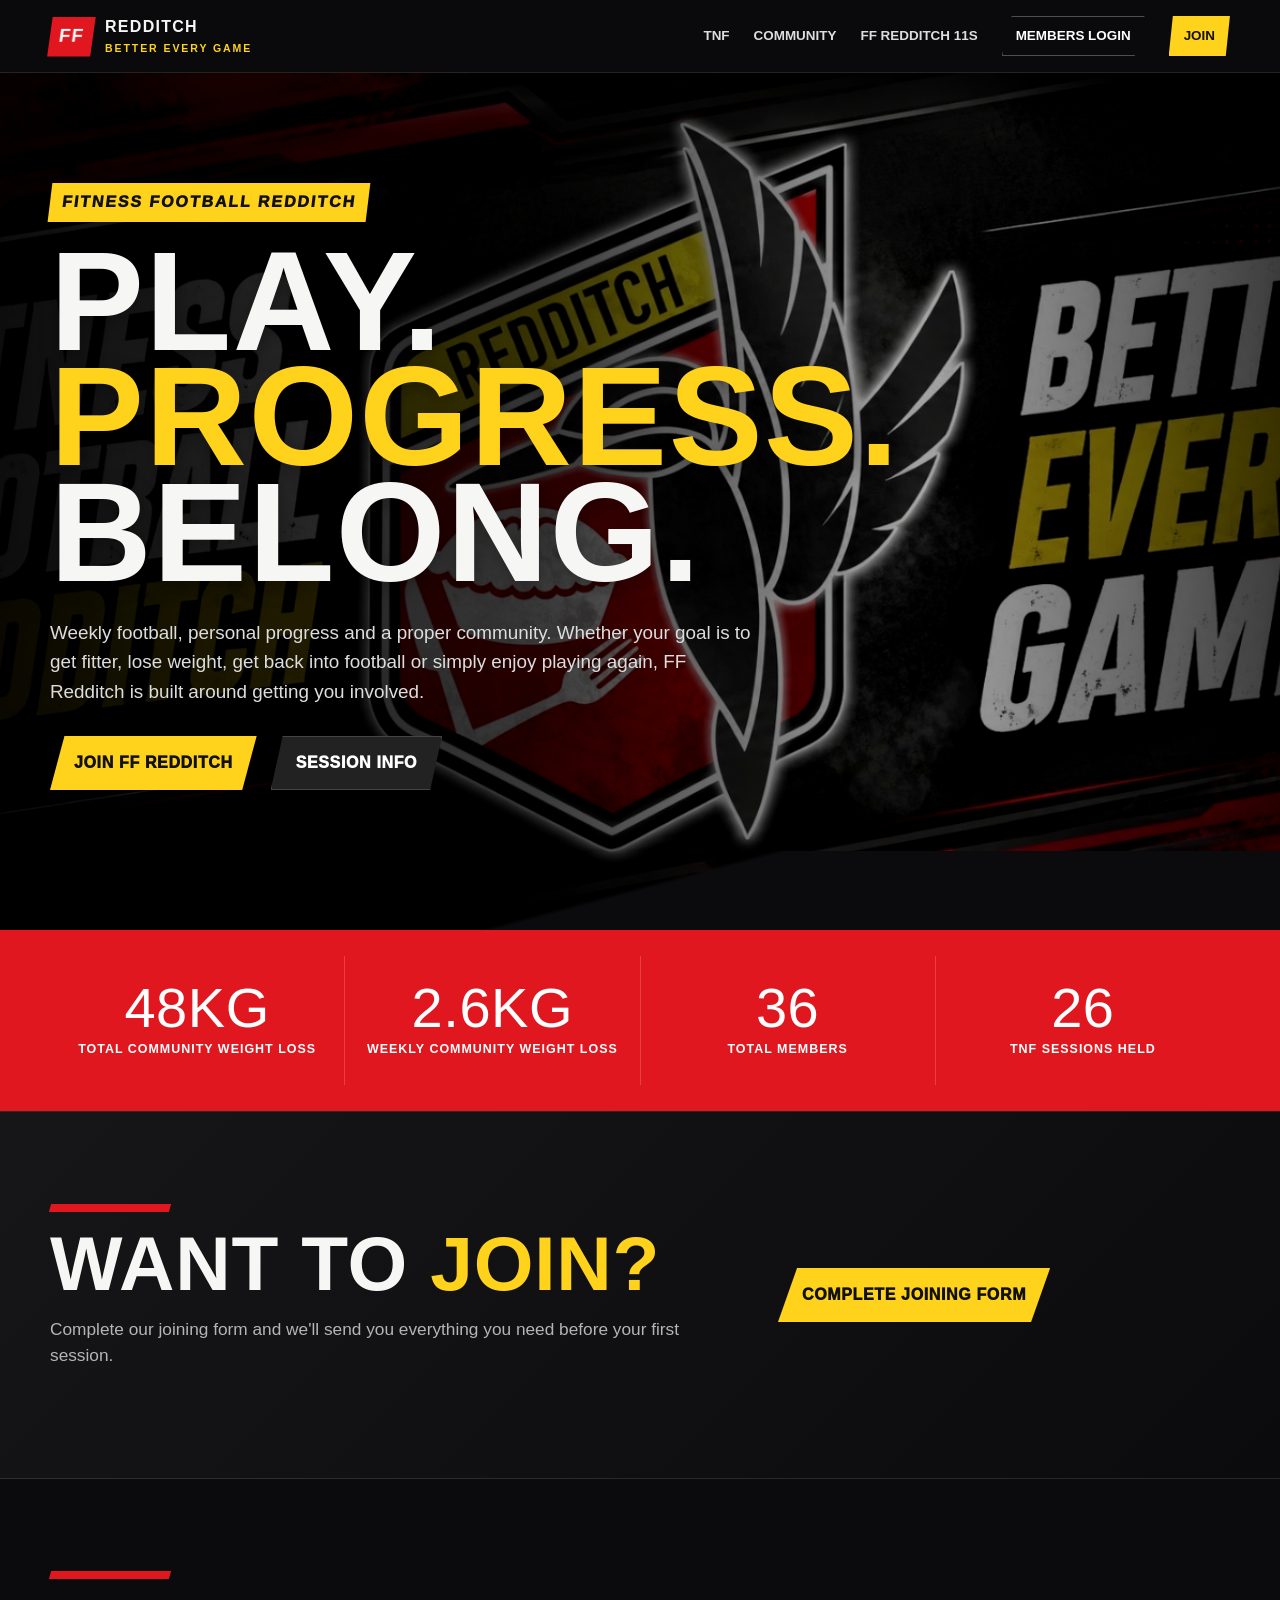
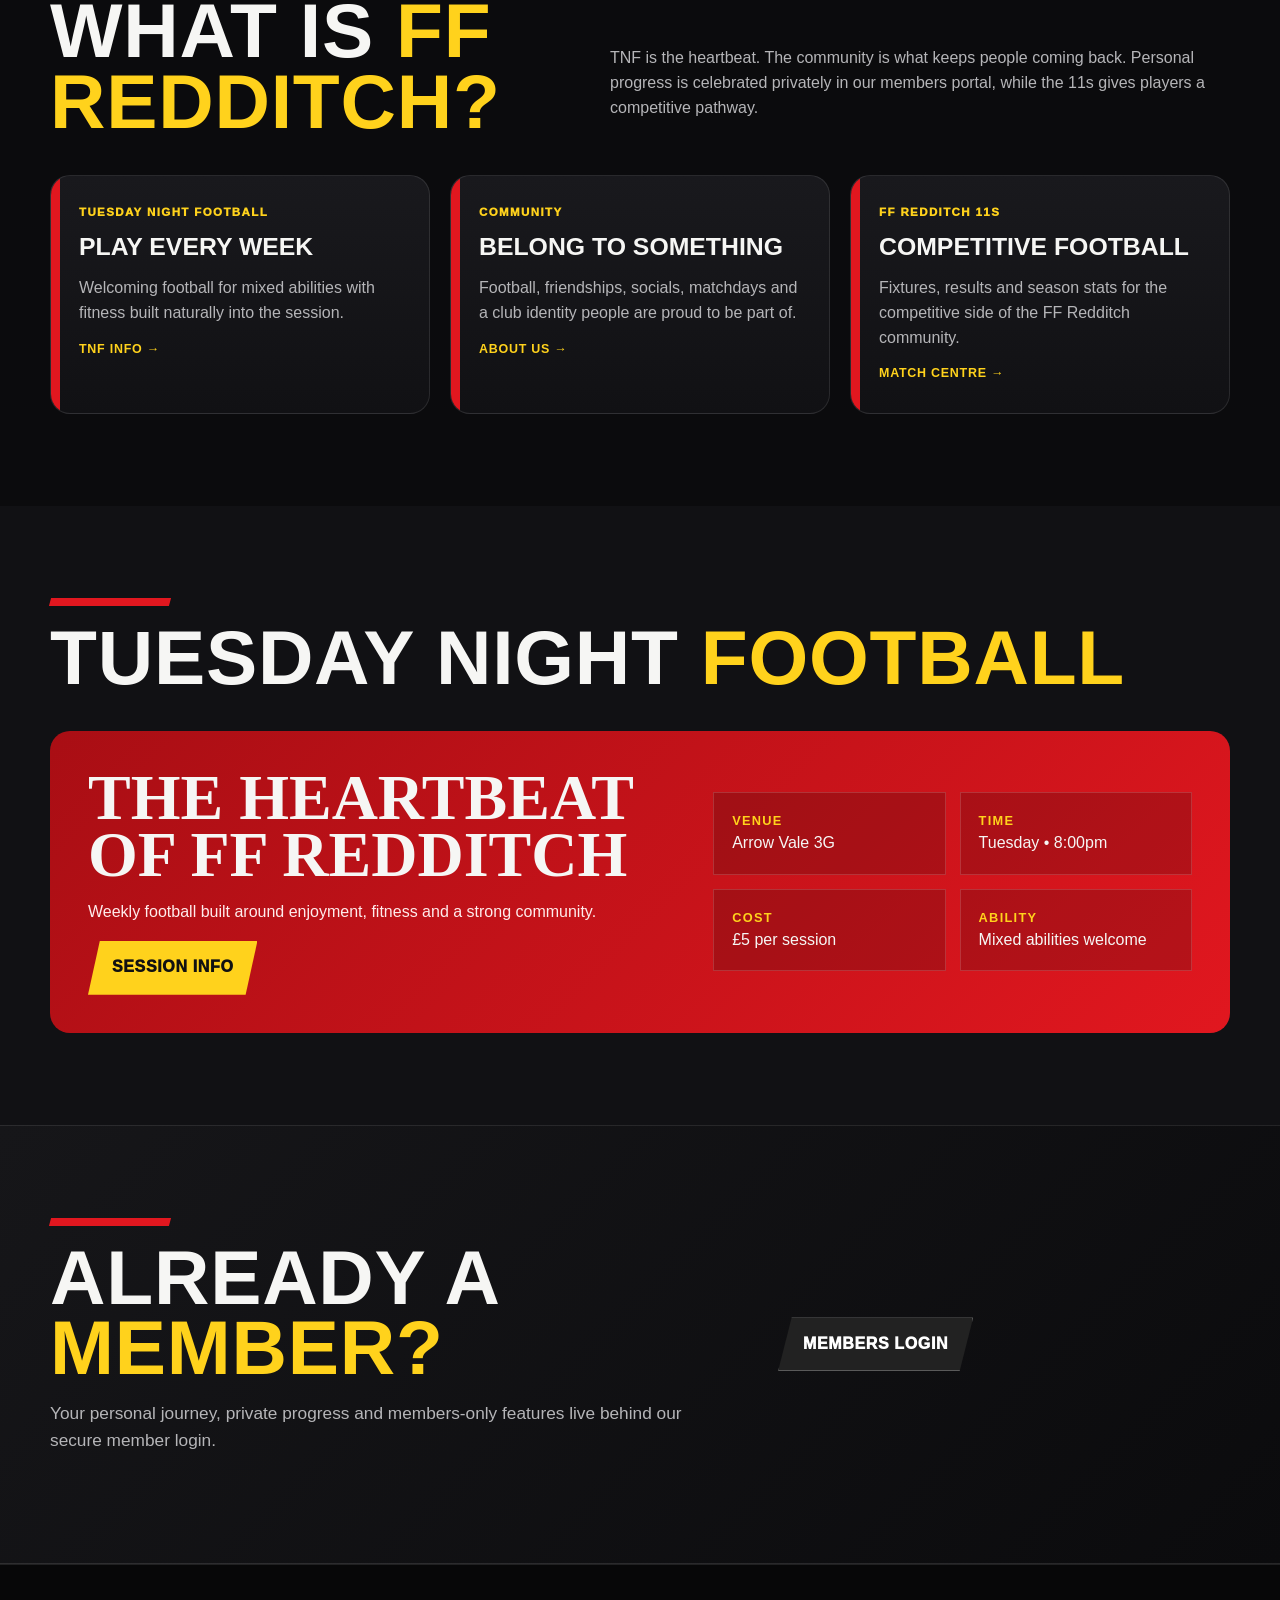
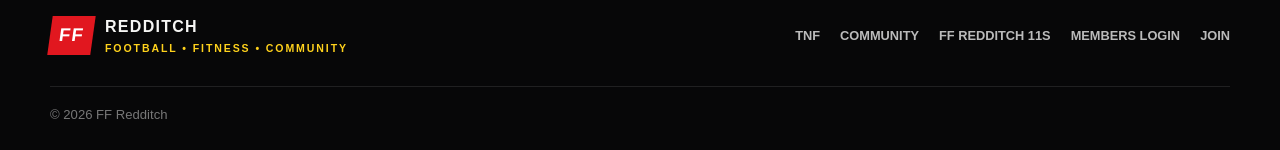
==== commit b647d075: "Update fmt.Println message from 'Hello' to 'Goodbye'" ====
--- a/index.html
+++ b/index.html
@@ -1,1144 +1,72 @@
-<!doctype html>
-<html lang="en">
-<head>
-  <meta charset="utf-8">
-  <meta name="viewport" content="width=device-width, initial-scale=1">
-  <meta name="theme-color" content="#071009">
-  <title>The Changing Room | FF Redditch</title>
-  <link rel="stylesheet" href="changing-room.css">
+<!doctype html><html><head><meta charset="utf-8"><meta name="viewport" content="width=device-width,initial-scale=1">
+<title>FF Redditch | Football • Fitness • Community</title>
+<link rel="stylesheet" href="assets/styles.css"><link rel="icon" type="image/x-icon" href="/favicon.ico"></head><body data-page="home">
+<header class="site-header">
+  <div class="container navbar">
+    <a class="brand" href="index.html">
+      <span class="brand-badge">FF</span>
+      <span>REDDITCH<small>BETTER EVERY GAME</small></span>
+    </a>
+    <button class="menu" aria-label="Menu">☰</button>
+    <nav class="nav">
+      <a href="tnf.html">TNF</a>
+      <a href="community.html">Community</a>
+      <a href="eleven.html">FF Redditch 11s</a>
+      <a class="members-link" href="https://members.ffredditch.co.uk">Members Login</a>
+      <a class="join-link join-btn" href="#">Join</a>
+    </nav>
+  </div>
+</header>
+<section class="hero"><div class="container hero-inner">
+  <span class="kicker">Fitness Football Redditch</span>
+  <h1>Play.<br><span class="yellow">Progress.</span><br>Belong.</h1>
+  <p class="hero-copy">Weekly football, personal progress and a proper community. Whether your goal is to get fitter, lose weight, get back into football or simply enjoy playing again, FF Redditch is built around getting you involved.</p>
+  <div class="cta-row"><a class="btn btn-yellow join-btn" href="#">Join FF Redditch</a><a class="btn btn-dark" href="tnf.html">Session Info</a></div>
+</div></section>
 
-<style>
-.leave-room-top{
-  display:inline-flex;align-items:center;gap:6px;
-  background:#fff;color:#0b1a0d;border:1px solid rgba(255,255,255,.25);
-  padding:8px 11px;border-radius:8px;font-size:.72rem;font-weight:900;
-  white-space:nowrap;
-}
-.leave-room-top:hover{background:#55d74c;color:#061007}
-.leave-room-side{
-  display:block;margin:0 0 15px;padding:10px 11px;border-radius:8px;
-  border:1px solid rgba(255,255,255,.18);color:#fff;font-size:.76rem;
-  font-weight:900;text-align:center;background:rgba(255,255,255,.05);
-}
-.leave-room-side:hover{background:#1b8524}
-@media(max-width:500px){
-  .leave-room-top{font-size:0;width:38px;height:38px;padding:0;justify-content:center}
-  .leave-room-top::before{content:"🚪";font-size:1rem}
-}
-</style>
+<section class="stats-strip"><div class="container stats-grid">
+  <div class="stat-box"><span class="stat-big" id="communityKgLost">48kg</span><span class="stat-label">Total Community Weight Loss</span></div>
+  <div class="stat-box"><span class="stat-big" id="weeklyKgLost">2.6kg</span><span class="stat-label">Weekly Community Weight Loss</span></div>
+  <div class="stat-box"><span class="stat-big" id="totalMembers">36</span><span class="stat-label">Total Members</span></div>
+  <div class="stat-box"><span class="stat-big" id="tnfSessions">26</span><span class="stat-label">TNF Sessions Held</span></div>
+</div></section>
 
+<section class="section quick-join"><div class="container quick-join-grid">
+  <div><div class="red-rule"></div><h2 class="section-title">Want to <span class="yellow">join?</span></h2><p>Complete our joining form and we'll send you everything you need before your first session.</p></div>
+  <div><a class="btn btn-yellow join-btn" href="#">Complete joining form</a></div>
+</div></section>
 
-<style>
-/* ===== FFR LEAGUE + RULE BOOK ===== */
-.ffr-league-panel{gap:18px}
-.ffr-rulebook{
-  border-radius:14px;
-  background:linear-gradient(145deg,#071009,#102116);
-  color:#fff;
-  padding:18px;
-  border:1px solid rgba(255,255,255,.10)
-}
-.ffr-rulebook .panel-title{color:#63dc57}
-.ffr-rulebook h3{
-  margin:10px 0 5px;
-  font-size:1.35rem
-}
-.ffr-rule-intro{
-  color:#c3cdc5;
-  font-size:.82rem;
-  line-height:1.45;
-  margin:0 0 14px
-}
-.ffr-rules{
-  display:grid;
-  grid-template-columns:1fr 1fr;
-  gap:8px
-}
-.ffr-rule{
-  display:grid;
-  grid-template-columns:34px 1fr auto;
-  gap:9px;
-  align-items:center;
-  background:rgba(255,255,255,.055);
-  border:1px solid rgba(255,255,255,.08);
-  border-radius:10px;
-  padding:10px 11px
-}
-.ffr-rule .rule-icon{
-  width:30px;height:30px;
-  display:grid;place-items:center;
-  border-radius:50%;
-  background:rgba(255,255,255,.08)
-}
-.ffr-rule div{display:grid;gap:2px}
-.ffr-rule strong{font-size:.76rem}
-.ffr-rule small{font-size:.62rem;color:#9faaa1;line-height:1.25}
-.ffr-rule>b{
-  font-size:1.05rem;
-  min-width:34px;
-  text-align:center;
-  padding:6px 7px;
-  border-radius:8px;
-  background:#1d8f28;
-  color:#fff
-}
-.ffr-rule.negative>b{background:#b52432}
-.ffr-rule.milestone>b{background:#a36b0c}
-.ffr-rule.football>b{background:#216aa8}
-.ffr-rule.attendance>b{background:#6c3c99}
-.ffr-rule-note{
-  margin:13px 0 0;
-  padding-top:11px;
-  border-top:1px solid rgba(255,255,255,.10);
-  color:#aab5ac;
-  font-size:.66rem;
-  line-height:1.4
-}
-.ffr-table{
-  padding-top:0!important;
-  border-top:0!important
-}
-@media(max-width:560px){
-  .ffr-rules{grid-template-columns:1fr}
-  .ffr-rulebook{padding:15px}
-}
-</style>
+<section class="section"><div class="container">
+  <div class="section-head"><div><div class="red-rule"></div><h2 class="section-title">What is <span class="yellow">FF Redditch?</span></h2></div><p class="section-intro">TNF is the heartbeat. The community is what keeps people coming back. Personal progress is celebrated privately in our members portal, while the 11s gives players a competitive pathway.</p></div>
+  <div class="cards">
+    <div class="card"><div class="card-tag">Tuesday Night Football</div><h3>Play every week</h3><p>Welcoming football for mixed abilities with fitness built naturally into the session.</p><a href="tnf.html" class="text-link">TNF info →</a></div>
+    <div class="card"><div class="card-tag">Community</div><h3>Belong to something</h3><p>Football, friendships, socials, matchdays and a club identity people are proud to be part of.</p><a href="community.html" class="text-link">About us →</a></div>
+    <div class="card"><div class="card-tag">FF Redditch 11s</div><h3>Competitive football</h3><p>Fixtures, results and season stats for the competitive side of the FF Redditch community.</p><a href="eleven.html" class="text-link">Match centre →</a></div>
+  </div>
+</div></section>
 
+<section class="section" style="background:#111114"><div class="container">
+  <div class="section-head"><div><div class="red-rule"></div><h2 class="section-title">Tuesday Night <span class="yellow">Football</span></h2></div></div>
+  <div class="tnf-panel"><div><h3>The heartbeat of FF Redditch</h3><p>Weekly football built around enjoyment, fitness and a strong community.</p><a class="btn btn-yellow" href="tnf.html">Session Info</a></div>
+  <div class="tnf-info"><div><strong>Venue</strong><span>Arrow Vale 3G</span></div><div><strong>Time</strong><span>Tuesday • 8:00pm</span></div><div><strong>Cost</strong><span>£5 per session</span></div><div><strong>Ability</strong><span>Mixed abilities welcome</span></div></div></div>
+</div></section>
 
-<style>
-/* ===== DESKTOP POLISH V1 ===== */
-@media(min-width:1201px){
-  .main{
-    background:#eef0ed;
-  }
+<section class="section quick-join"><div class="container quick-join-grid">
+  <div><div class="red-rule"></div><h2 class="section-title">Already a <span class="yellow">member?</span></h2><p>Your personal journey, private progress and members-only features live behind our secure member login.</p></div>
+  <div><a class="btn btn-dark members-cta" href="https://members.ffredditch.co.uk">Members Login</a></div>
+</div></section>
 
-  .metric-grid,
-  .dashboard-grid,
-  .news-strip,
-  .lower-grid,
-  .challenge-row,
-  .account{
-    max-width:1450px;
-    margin-left:auto;
-    margin-right:auto;
-  }
-
-  .metric-grid{
-    margin-top:14px;
-    margin-bottom:16px;
-  }
-
-  .dashboard-grid{
-    grid-template-columns:1fr 1fr 1.35fr;
-    gap:16px;
-    align-items:stretch;
-  }
-
-  .dashboard-grid > .next-session,
-  .dashboard-grid > .recipe-preview,
-  .dashboard-grid > .team-week{
-    min-height:100%;
-  }
-
-  .dashboard-grid > .leaderboards{
-    grid-column:1 / -1;
-    display:grid;
-    grid-template-columns:1.35fr 1fr;
-    gap:18px;
-    align-items:start;
-    padding:18px;
-  }
-
-  .ffr-rulebook{
-    height:100%;
-    padding:20px;
-  }
-
-  .ffr-rulebook h3{
-    font-size:1.45rem;
-    margin-top:8px;
-  }
-
-  .ffr-rule-intro{
-    max-width:720px;
-    margin-bottom:16px;
-  }
-
-  .ffr-rules{
-    grid-template-columns:repeat(2,minmax(0,1fr));
-    gap:10px;
-  }
-
-  .ffr-rule{
-    min-height:82px;
-    padding:12px 13px;
-  }
-
-  .ffr-rule strong{
-    font-size:.82rem;
-  }
-
-  .ffr-rule small{
-    font-size:.66rem;
-  }
-
-  .leaderboards .ffr-table,
-  .leaderboards .leaderboard-block:last-child{
-    background:#fafbfa;
-    border:1px solid #e4e8e4;
-    border-radius:14px;
-    padding:16px!important;
-    border-top:1px solid #e4e8e4!important;
-  }
-
-  .leaderboards .ffr-table{
-    grid-column:2;
-    grid-row:1;
-  }
-
-  .leaderboards .leaderboard-block:last-child{
-    grid-column:2;
-    grid-row:2;
-    margin-top:0;
-  }
-
-  .leaderboards .ffr-rulebook{
-    grid-column:1;
-    grid-row:1 / span 2;
-  }
-
-  .leader-row{
-    padding:10px 4px;
-    font-size:.86rem;
-  }
-
-  .panel{
-    border-radius:16px;
-    box-shadow:0 8px 24px rgba(20,30,22,.055);
-  }
-
-  .next-session,
-  .recipe-preview,
-  .team-week{
-    padding:20px;
-  }
-
-  .team-week .pitch{
-    height:300px;
-  }
-
-  .recipe-preview img{
-    height:220px;
-  }
-
-  .news-strip{
-    margin-top:16px;
-    margin-bottom:16px;
-  }
-
-  .lower-grid{
-    grid-template-columns:1.55fr .8fr .62fr 1.15fr;
-    gap:16px;
-  }
-
-  .achievements{
-    grid-column:1 / -1;
-  }
-
-  .challenge-row{
-    grid-template-columns:1fr 1fr;
-  }
-
-  footer{
-    margin-top:8px;
-  }
-}
-
-@media(min-width:1500px){
-  .dashboard-grid{
-    grid-template-columns:.95fr 1fr 1.4fr;
-  }
-
-  .dashboard-grid > .leaderboards{
-    grid-template-columns:1.5fr 1fr;
-  }
-
-  .team-week .pitch{
-    height:320px;
-  }
-}
-</style>
-
-
-<style>
-/* ===== DESKTOP POLISH V2: LOWER DASHBOARD ===== */
-@media(min-width:1201px){
-  /* Turn the lower section into Journey | stacked middle | Player Card */
-  .lower-grid{
-    display:grid;
-    grid-template-columns:minmax(0,1.65fr) minmax(250px,.85fr) minmax(330px,1.05fr);
-    grid-template-rows:auto auto;
-    gap:16px;
-    align-items:stretch;
-  }
-
-  /* Existing DOM order:
-     1 Journey
-     2 Milestones
-     3 Streak
-     4 Player Card
-  */
-  .lower-grid > :nth-child(1){
-    grid-column:1;
-    grid-row:1 / span 2;
-  }
-
-  .lower-grid > :nth-child(2){
-    grid-column:2;
-    grid-row:1;
-  }
-
-  .lower-grid > :nth-child(3){
-    grid-column:2;
-    grid-row:2;
-  }
-
-  .lower-grid > :nth-child(4){
-    grid-column:3;
-    grid-row:1 / span 2;
-  }
-
-  .lower-grid > :nth-child(2),
-  .lower-grid > :nth-child(3){
-    min-height:0;
-  }
-
-  .lower-grid > :nth-child(3){
-    display:flex;
-    flex-direction:column;
-    justify-content:center;
-    text-align:center;
-  }
-
-  .lower-grid > :nth-child(4){
-    height:100%;
-  }
-
-  /* Centre the useful content of Next Session while preserving its heading */
-  .next-session{
-    display:flex;
-    flex-direction:column;
-  }
-
-  .next-session > :not(.panel-title):not(h3){
-    margin-left:auto;
-    margin-right:auto;
-  }
-
-  .next-session h3{
-    text-align:center;
-    margin-top:14px;
-  }
-
-  .next-session .session-detail,
-  .next-session p{
-    width:100%;
-    text-align:center;
-  }
-
-  .next-session a,
-  .next-session button{
-    margin-left:auto;
-    margin-right:auto;
-  }
-}
-</style>
-
-
-<style>
-/* ===== PLAYER CARD POLISH ===== */
-.player-card{
-  width:220px;
-  height:300px;
-  margin:16px auto 18px;
-  position:relative;
-  background:
-    radial-gradient(circle at 50% 32%,rgba(49,122,55,.38),transparent 34%),
-    linear-gradient(155deg,#0a2b10 0%,#061708 58%,#020b04 100%);
-  border:4px solid #d6a838;
-  clip-path:polygon(14% 0,86% 0,100% 14%,92% 88%,50% 100%,8% 88%,0 14%);
-  color:#fff;
-  padding:20px 18px 24px;
-  text-align:center;
-  box-shadow:
-    0 14px 28px rgba(0,0,0,.25),
-    inset 0 0 0 1px rgba(255,255,255,.08);
-  overflow:hidden;
-}
-.player-card:before{
-  content:"";
-  position:absolute;
-  inset:10px;
-  border:1px solid rgba(214,168,56,.28);
-  clip-path:inherit;
-  pointer-events:none;
-}
-.player-card-top{
-  position:relative;
-  z-index:2;
-  display:flex;
-  align-items:flex-start;
-  justify-content:space-between;
-  gap:12px;
-}
-.player-card-top b{
-  font-size:1.45rem;
-  line-height:1;
-  letter-spacing:-.03em;
-  color:#fff;
-  text-shadow:0 2px 8px rgba(0,0,0,.45);
-}
-.player-card-crest{
-  width:58px!important;
-  height:58px!important;
-  object-fit:contain;
-  filter:drop-shadow(0 5px 8px rgba(0,0,0,.35));
-}
-.player-card-centre{
-  position:relative;
-  z-index:2;
-  display:grid;
-  justify-items:center;
-  align-content:start;
-}
-.player-silhouette{
-  font-size:4.7rem;
-  height:102px;
-  width:100%;
-  object-fit:cover;
-  object-position:center top;
-  display:grid;
-  place-items:center;
-  margin-top:2px;
-  filter:drop-shadow(0 5px 8px rgba(0,0,0,.3));
-}
-.player-card h3{
-  margin:2px 0 4px;
-  max-width:180px;
-  font-size:1.35rem;
-  line-height:1.03;
-  letter-spacing:.01em;
-}
-.player-card p{
-  margin:0 0 10px;
-  color:#64e555;
-  font-size:.9rem;
-  font-weight:1000;
-  letter-spacing:.06em;
-}
-.joined-ribbon{
-  display:inline-flex;
-  align-items:center;
-  justify-content:center;
-  min-width:145px;
-  padding:7px 12px;
-  border-radius:999px;
-  background:linear-gradient(90deg,#b67c16,#e0b64b,#b67c16);
-  color:#071009;
-  font-size:.67rem;
-  font-weight:1000;
-  letter-spacing:.08em;
-  box-shadow:0 4px 10px rgba(0,0,0,.2);
-}
-@media(max-width:850px){
-  .player-card{
-    width:210px;
-    height:288px;
-  }
-}
-</style>
-
-
-<style>
-/* ===== PLAYER CARD CHARCOAL / GOLD EDITION ===== */
-.player-card{
-  background:
-    radial-gradient(circle at 50% 30%,rgba(255,255,255,.075),transparent 28%),
-    radial-gradient(circle at 78% 15%,rgba(214,168,56,.11),transparent 22%),
-    linear-gradient(145deg,#242629 0%,#111315 48%,#050607 100%)!important;
-  border-color:#e0b64b!important;
-  box-shadow:
-    0 18px 34px rgba(0,0,0,.30),
-    0 0 0 1px rgba(224,182,75,.12),
-    inset 0 0 30px rgba(255,255,255,.025)!important;
-}
-.player-card:before{
-  border-color:rgba(224,182,75,.35)!important;
-}
-.player-card:after{
-  content:"";
-  position:absolute;
-  width:150px;
-  height:260px;
-  top:-90px;
-  right:-90px;
-  transform:rotate(24deg);
-  background:linear-gradient(90deg,transparent,rgba(255,255,255,.045),transparent);
-  pointer-events:none;
-}
-.player-card-top b{
-  color:#fff!important;
-}
-.player-card p{
-  color:#62e653!important;
-  text-shadow:0 0 12px rgba(98,230,83,.18);
-}
-.player-card-crest{
-  width:64px!important;
-  height:64px!important;
-}
-.joined-ribbon{
-  background:linear-gradient(90deg,#a96f0d,#f0c957,#b67c16)!important;
-  color:#090a09!important;
-  border:1px solid rgba(255,231,155,.42);
-}
-</style>
-
-
-<style>
-/* ===== GOLD PLAYER CARD / BLACK PANEL ===== */
-
-/* Keep only this panel dark */
-.player-card-panel{
-  background:linear-gradient(155deg,#0a0d0b 0%,#050706 100%)!important;
-  color:#fff!important;
-  border-color:#1b211d!important;
-  box-shadow:0 12px 30px rgba(0,0,0,.16)!important;
-}
-.player-card-panel .panel-title{
-  color:#fff!important;
-}
-
-/* Gold card */
-.player-card{
-  background:
-    radial-gradient(circle at 50% 28%,rgba(255,255,255,.38),transparent 24%),
-    radial-gradient(circle at 76% 16%,rgba(255,244,181,.35),transparent 18%),
-    linear-gradient(145deg,#f7d56b 0%,#d6a838 38%,#b77a16 72%,#8f5d0b 100%)!important;
-  border-color:#ffdf72!important;
-  color:#111!important;
-  box-shadow:
-    0 18px 36px rgba(0,0,0,.34),
-    0 0 0 1px rgba(255,222,112,.45),
-    inset 0 0 26px rgba(255,255,255,.22)!important;
-}
-.player-card:before{
-  border-color:rgba(107,64,5,.34)!important;
-}
-.player-card:after{
-  background:linear-gradient(90deg,transparent,rgba(255,255,255,.16),transparent)!important;
-}
-.player-card-top b{
-  color:#111!important;
-  text-shadow:none!important;
-}
-.player-card-crest{
-  width:66px!important;
-  height:66px!important;
-}
-.player-silhouette{
-  filter:sepia(1) saturate(.8) brightness(.55) contrast(1.15) drop-shadow(0 5px 8px rgba(0,0,0,.22))!important;
-}
-.player-card h3{
-  color:#111!important;
-  text-shadow:none!important;
-}
-.player-card p{
-  color:#188c20!important;
-  text-shadow:none!important;
-}
-.joined-ribbon{
-  background:linear-gradient(90deg,#111,#242424,#111)!important;
-  color:#ffd95d!important;
-  border:1px solid rgba(255,221,102,.65)!important;
-  box-shadow:0 4px 12px rgba(0,0,0,.28)!important;
-}
-
-/* Player stats below card now sit cleanly on black */
-.player-card-stats{
-  color:#fff!important;
-}
-.player-card-stats div{
-  border-bottom-color:rgba(255,255,255,.16)!important;
-}
-.player-card-stats span{
-  color:#f0f3f0!important;
-}
-.player-card-stats b{
-  color:#fff!important;
-}
-
-/* Make sure no other panels accidentally turn dark */
-.journey,
-.milestones,
-.streak,
-.next-session,
-.recipe-preview,
-.team-week,
-.news-strip{
-  color:inherit;
-}
-</style>
-
-
-<style>
-/* ===== SIDEBAR QUOTE VISIBILITY FIX ===== */
-@media(min-width:851px){
-  .sidebar{
-    overflow:hidden!important;
-    padding-bottom:12px!important;
-  }
-
-  .side-nav{
-    gap:2px!important;
-  }
-
-  .side-nav a{
-    padding:11px 12px!important;
-  }
-
-  .gaffer-card{
-    margin-top:14px!important;
-    padding:14px!important;
-    flex-shrink:0;
-  }
-
-  .gaffer-card .quote-mark{
-    font-size:2.25rem!important;
-    height:24px!important;
-    line-height:1!important;
-  }
-
-  .gaffer-card p{
-    margin:8px 0 10px!important;
-    font-size:.86rem!important;
-    line-height:1.42!important;
-  }
-
-  .gaffer-card strong{
-    font-size:.75rem!important;
-  }
-
-  .sidebar-bottom{
-    margin-top:10px!important;
-  }
-
-  .sidebar-bottom span{
-    font-size:.72rem!important;
-  }
-
-  .sidebar-bottom small{
-    font-size:.52rem!important;
-  }
-}
-
-@media(min-width:851px) and (max-height:760px){
-  .brand-block{
-    padding-bottom:10px!important;
-  }
-
-  .brand-crest{
-    width:58px!important;
-    height:58px!important;
-  }
-
-  .brand-title{
-    font-size:.94rem!important;
-  }
-
-  .brand-sub{
-    font-size:.55rem!important;
-  }
-
-  .side-nav a{
-    padding:9px 10px!important;
-    font-size:.82rem!important;
-  }
-
-  .gaffer-card{
-    padding:11px!important;
-    margin-top:8px!important;
-  }
-
-  .gaffer-card p{
-    font-size:.78rem!important;
-  }
-}
-</style>
-
-
-<style>
-/* ===== MOBILE SIDEBAR BOTTOM CONTENT FIX ===== */
-@media(max-width:850px){
-  .sidebar{
-    height:100dvh!important;
-    max-height:100dvh!important;
-    overflow-y:auto!important;
-    overflow-x:hidden!important;
-    overscroll-behavior:contain;
-    -webkit-overflow-scrolling:touch;
-    padding-bottom:calc(28px + env(safe-area-inset-bottom))!important;
-  }
-
-  .side-nav{
-    flex-shrink:0;
-  }
-
-  .gaffer-card{
-    flex-shrink:0!important;
-    margin-top:16px!important;
-    margin-bottom:12px!important;
-  }
-
-  .sidebar-bottom{
-    position:relative!important;
-    flex-shrink:0!important;
-    margin-top:0!important;
-    padding-bottom:calc(10px + env(safe-area-inset-bottom))!important;
-  }
-
-  .leave-room-side{
-    display:flex!important;
-    align-items:center;
-    justify-content:center;
-    min-height:44px;
-    margin-bottom:14px!important;
-  }
-}
-</style>
-
-
-<style>
-/* ===== CHANGING ROOM UI UPDATE ===== */
-@media(min-width:851px){
-  .dashboard-grid > .next-session{
-    min-height:100%;
-    display:flex;
-    flex-direction:column;
-  }
-  .dashboard-grid > .next-session .panel-title{
-    align-self:stretch;
-  }
-  .dashboard-grid > .next-session h3{
-    margin-top:auto;
-  }
-  .dashboard-grid > .next-session .btn{
-    margin-bottom:auto;
-  }
-  .dashboard-grid > .next-session dl{
-    width:min(100%,420px);
-    margin-left:auto;
-    margin-right:auto;
-  }
-}
-.full-league-btn{
-  width:100%;
-  margin-top:14px;
-}
-#leagueDialog{
-  width:min(620px,calc(100vw - 28px));
-  max-height:86vh;
-  border:0;
-  border-radius:18px;
-  padding:0;
-  overflow:hidden;
-  box-shadow:0 24px 70px rgba(0,0,0,.35);
-}
-#leagueDialog::backdrop{
-  background:rgba(0,0,0,.68);
-  backdrop-filter:blur(3px);
-}
-.full-league-shell{
-  background:#fff;
-  color:#111;
-  max-height:86vh;
-  overflow:auto;
-  padding:20px;
-}
-.full-league-head{
-  display:flex;
-  align-items:center;
-  justify-content:space-between;
-  gap:16px;
-  position:sticky;
-  top:-20px;
-  background:#fff;
-  padding:20px 0 12px;
-  z-index:2;
-  border-bottom:1px solid #e5e8e5;
-}
-.full-league-head h2{
-  margin:0;
-  font-size:1.25rem;
-}
-.full-league-close{
-  border:0;
-  background:#111;
-  color:#fff;
-  width:38px;
-  height:38px;
-  border-radius:50%;
-  font-size:1.3rem;
-  cursor:pointer;
-}
-.full-league-list .leader-row{
-  display:grid;
-  grid-template-columns:38px 1fr auto;
-  gap:10px;
-  align-items:center;
-  padding:12px 4px;
-  border-bottom:1px solid #ecefec;
-}
-.full-league-list .leader-row.you{
-  font-weight:900;
-  background:#eef9ee;
-}
-.weight-detail{
-  display:flex;
-  flex-direction:column;
-  align-items:flex-end;
-  line-height:1.15;
-}
-.weight-detail small{
-  font-size:.65rem;
-  color:#7a817b;
-  font-weight:700;
-  margin-top:2px;
-}
-@media(max-width:850px){
-  .full-league-btn{min-height:44px}
-  #leagueDialog{width:calc(100vw - 20px)}
-  .full-league-shell{padding:16px}
-}
-</style>
-
-
-<style>
-/* ===== CLUB NEWS SPOND LINK ===== */
-.news-strip #newsBody a{
-  color:inherit;
-  font-weight:900;
-  text-decoration:underline;
-  text-underline-offset:2px;
-}
-</style>
-
-</head>
-<body>
-  <div class="shell">
-    <aside class="sidebar" id="sidebar">
-      <div class="brand-block">
-        <img class="brand-crest" src="ffredditch-crest.png" alt="FF Redditch">
-        <div>
-          <div class="brand-title">THE CHANGING ROOM</div>
-          <div class="brand-sub">GETTING FITTER. ONE TUESDAY AT A TIME.</div>
-        </div>
-      </div>
-
-      <nav class="side-nav">
-        <a class="active" href="#dashboard">🏠 <span>Dashboard</span></a>
-        <a href="#player-card">🪪 <span>My Player Card</span></a>
-        <a href="#journey">📈 <span>My Journey</span></a>
-        <a href="#squad">👥 <span>The Squad</span></a>
-        <a href="#leaderboards">🏆 <span>FFR League</span></a>
-        <a href="#recipes">🍽️ <span>Matchday Fuel</span></a>
-        <a href="#football">⚽ <span>My Football</span></a>
-        <a id="spondSideLink" href="https://spond.com/invite/XJRNG" target="_blank" rel="noopener">📅 <span>Spond</span></a>
-        <a href="#account">🎒 <span>Kit Bag</span></a>
-      </nav>
-
-      <div class="gaffer-card">
-        <div class="quote-mark">“</div>
-        <p id="gafferQuote">Success is no accident.</p>
-        <strong>— Pelé</strong>
-      </div>
-
-      <div class="sidebar-bottom">
-        <a class="leave-room-side" href="/logout.html">🚪 Leave The Changing Room</a>
-        <span>FF REDDITCH</span>
-        <small>FOOTBALL • FITNESS • COMMUNITY</small>
-      </div>
-    </aside>
-
-    <main class="main">
-      <header class="topbar">
-        <button class="menu-btn" id="menuBtn" aria-label="Open menu">☰</button>
-        <div>
-          <strong>THE CHANGING ROOM</strong>
-          <span>GETTING FITTER. ONE TUESDAY AT A TIME.</span>
-        </div>
-        <div class="top-actions">
-          <button class="bell" title="Notifications">🔔<b>3</b></button>
-          <div class="member-chip"><span class="avatar">DM</span><strong id="topName">Demo</strong></div>
-          <a class="leave-room-top" href="/logout.html" title="Log out and return to FF Redditch">🚪 Log Out</a>
-        </div>
-      </header>
-
-      <section class="locker-hero" id="dashboard">
-        <div class="locker-overlay"></div>
-        <div class="locker-brand">
-          <img src="ffredditch-crest.png" alt="">
-          <h1>THE CHANGING ROOM</h1>
-          <p>GETTING FITTER. ONE TUESDAY AT A TIME.</p>
-        </div>
-        <div class="welcome-card">
-          <span class="eyebrow">👋 WELCOME BACK,</span>
-          <h2 id="welcomeName">DEMO!</h2>
-          <div id="welcomeMessage"></div>
-          <em>Keep showing up. 💚</em>
-        </div>
-      </section>
-
-      <section class="metric-grid" aria-label="Your weekly progress">
-        <article class="metric"><span>⚖️</span><small>Current Weight</small><strong id="currentWeight">--</strong><em id="lastWeight">Last week --</em></article>
-        <article class="metric"><span>⬇️</span><small>This Week</small><strong id="weeklyChange">--</strong><em id="weeklyLabel">Keep going!</em></article>
-        <article class="metric"><span>📉</span><small>Total Lost</small><strong id="totalLost">--</strong><em>Since joining</em></article>
-        <article class="metric"><span>⭐</span><small>FF Points</small><strong id="ffPoints">--</strong><em>Keep it going!</em></article>
-        <article class="metric"><span>📊</span><small>Club Position</small><strong id="clubRank">--</strong><em id="rankOutOf">Out of --</em></article>
-      </section>
-
-      <section class="dashboard-grid">
-        <article class="panel next-session">
-          <div class="panel-title">📅 NEXT SESSION</div>
-          <h3 id="sessionName">Tuesday Night Football</h3>
-          <dl>
-            <div><dt>📆</dt><dd id="sessionDay">Tuesday</dd></div>
-            <div><dt>🕗</dt><dd id="sessionTime">8:00pm</dd></div>
-            <div><dt>📍</dt><dd id="sessionVenue">Arrow Vale 3G</dd></div>
-          </dl>
-          <a class="btn green" id="spondButton" href="https://spond.com/invite/XJRNG" target="_blank" rel="noopener">OPEN IN SPOND ↗</a>
-        </article>
-
-        <article class="panel recipe-preview" id="recipes">
-          <div class="panel-title">👨‍🍳 RECIPE OF THE WEEK</div>
-          <h3 id="recipeTitle">Loading…</h3>
-          <img id="recipeImage" src="sticky-chicken-katsu.jpg" alt="Sticky Chicken Katsu Curry">
-          <div class="recipe-macros">
-            <span>🔥 <b id="recipeCalories">--</b><small>Calories</small></span>
-            <span>💪 <b id="recipeProtein">--</b><small>Protein</small></span>
-            <span>⏱️ <b id="recipeMinutes">--</b><small>Mins</small></span>
-          </div>
-          <button class="btn orange" id="recipeOpen" type="button" onclick="openRecipeModal()">VIEW RECIPE</button>
-        </article>
-
-        <article class="panel team-week" id="squad">
-          <div class="panel-title">🏆 TEAM OF THE WEEK</div>
-          <p class="muted">Top 5 performers this week</p>
-          <div class="pitch">
-            <div class="pitch-line centre"></div>
-            <div class="pitch-box top"></div>
-            <div class="pitch-box bottom"></div>
-            <div id="teamWeekPlayers"></div>
-          </div>
-          <button class="btn purple" data-scroll="#leaderboards">VIEW FFR LEAGUE</button>
-        </article>
-
-        <article class="panel leaderboards ffr-league-panel" id="leaderboards">
-
-          <div class="ffr-rulebook">
-            <div class="panel-title">📖 THE FFR RULE BOOK</div>
-            <h3>How to earn FF Points</h3>
-            <p class="ffr-rule-intro">
-              Earn points by making progress, turning up and getting involved at TNF.
-              Every point counts towards your position in the FFR League Table.
-            </p>
-
-            <div class="ffr-rules">
-              <div class="ffr-rule positive">
-                <span class="rule-icon">⚖️</span>
-                <div><strong>Lose weight at weigh-in</strong><small>A positive week on the scales.</small></div>
-                <b>+2</b>
-              </div>
-
-              <div class="ffr-rule positive">
-                <span class="rule-icon">➖</span>
-                <div><strong>Maintain your weight</strong><small>Consistency still counts.</small></div>
-                <b>+1</b>
-              </div>
-
-              <div class="ffr-rule milestone">
-                <span class="rule-icon">🎯</span>
-                <div><strong>Reach a new 5% milestone</strong><small>5%, 10%, 15%, 20% and beyond.</small></div>
-                <b>+5</b>
-              </div>
-
-              <div class="ffr-rule football">
-                <span class="rule-icon">⚽</span>
-                <div><strong>Score at TNF</strong><small>Score at least one goal on the pitch during a TNF session. Maximum 1 point per session.</small></div>
-                <b>+1</b>
-              </div>
-
-              <div class="ffr-rule attendance">
-                <span class="rule-icon">👟</span>
-                <div><strong>Complete every 3 TNF sessions</strong><small>Keep showing up.</small></div>
-                <b>+1</b>
-              </div>
-
-              <div class="ffr-rule negative">
-                <span class="rule-icon">⬆️</span>
-                <div><strong>Gain weight at weigh-in</strong><small>One week never defines the journey.</small></div>
-                <b>-1</b>
-              </div>
-            </div>
-
-            <p class="ffr-rule-note">
-              Points can stack in the same week. Milestone points are awarded once for each new 5% milestone reached.
-            </p>
-          </div>
-
-          <div class="leaderboard-block ffr-table">
-            <div class="panel-title">🏆 FFR LEAGUE TABLE</div>
-            <p class="muted">Your FF Points ranking across The Changing Room.</p>
-            <div id="pointsLeaderboard"></div>
-            <button class="btn green full-league-btn" id="fullLeagueOpen" type="button">VIEW FULL TABLE</button>
-          </div>
-
-          <div class="leaderboard-block">
-            <div class="panel-title">💪 MOST WEIGHT LOST</div>
-            <p class="muted">Ranked fairly by percentage of starting body weight lost.</p>
-            <div id="weightLeaderboard"></div>
-          </div>
-        </article>
-      </section>
-
-      <section class="news-strip">
-        <span>📣 <b>CLUB NEWS</b></span>
-        <div><strong id="newsTitle">Welcome</strong><small id="newsBody"></small></div>
-      </section>
-
-      <section class="lower-grid">
-        <article class="panel journey" id="journey">
-          <div class="panel-head"><div class="panel-title">📈 MY JOURNEY</div><span>Private to you</span></div>
-          <div class="chart-wrap">
-            <svg id="weightChart" viewBox="0 0 760 220" role="img" aria-label="Weight journey chart"></svg>
-          </div>
-          <div class="journey-stats">
-            <span><small>Start</small><b id="journeyStart">--</b></span>
-            <span><small>Current</small><b id="journeyCurrent">--</b></span>
-            <span><small>Lost</small><b id="journeyLost">--</b></span>
-            <span><small>% Lost</small><b id="journeyPercent">--</b></span>
-          </div>
-          <div class="recent-weighins" id="recentWeighins"></div>
-        </article>
-
-        <article class="panel milestones">
-          <div class="panel-title">🎖️ MILESTONES</div>
-          <div id="milestoneList"></div>
-        </article>
-
-        <article class="panel streak">
-          <div class="panel-title">🔥 CURRENT STREAK</div>
-          <strong id="currentStreak">--</strong>
-          <span>Weeks</span>
-          <p>Keep it going!</p>
-        </article>
-
-        <article class="panel player-card-panel" id="player-card">
-          <div class="panel-title">🪪 MY PLAYER CARD</div>
-          <div class="player-card">
-            <div class="player-card-top">
-              <b id="cardNumber">#--</b>
-              <img class="player-card-crest" src="ffredditch-crest.png" alt="FF Redditch">
-            </div>
-            <div class="player-card-centre">
-            <img id="cardPhoto" class="player-silhouette" src="" alt="Player photo">
-              <h3 id="cardName">DEMO MEMBER</h3>
-              <p id="cardPosition">PLAYER</p>
-              <div class="joined-ribbon" id="cardJoined">JOINED • --</div>
-            </div>
-          </div>
-          <div class="player-card-stats" id="football">
-            <div><span>⚖️ Weight</span><b id="cardWeight">--</b></div>
-            <div><span>📉 Total Lost</span><b id="cardLoss">--</b></div>
-            <div><span>⚽ Goals</span><b id="cardGoals">--</b></div>
-            <div><span>🎯 Assists</span><b id="cardAssists">--</b></div>
-            <div><span>📅 Attendance</span><b id="cardAttendance">--</b></div>
-            <div><span>⭐ FF Points</span><b id="cardPoints">--</b></div>
-          </div>
-        </article>
-
-        <article class="panel achievements">
-          <div class="panel-title">🏅 ACHIEVEMENTS</div>
-          <div id="achievementGrid"></div>
-        </article>
-      </section>
-
-      <section class="challenge-row">
-        <article>
-          <span>🎯</span>
-          <div><strong>WEEKLY CHALLENGE</strong><p>Complete your session, log your weigh-in and keep the streak going.</p></div>
-        </article>
-        <article>
-          <span>💬</span>
-          <div><strong>THE TEAM'S BEHIND YOU</strong><p>Progress isn't about being perfect. It's about showing up.</p></div>
-        </article>
-      </section>
-
-      <section class="panel account" id="account">
-        <div class="panel-title">🎒 KIT BAG</div>
-        <p>Your account and privacy controls will live here when the live member connection is switched on.</p>
-      </section>
-
-      <footer>
-        <span>© 2026 FF Redditch</span>
-        <strong>Keep showing up. 💚</strong>
-        <span>Privacy • Terms</span>
-      </footer>
-    </main>
+<footer class="footer">
+  <div class="container footer-top">
+    <div class="brand"><span class="brand-badge">FF</span><span>REDDITCH<small>FOOTBALL • FITNESS • COMMUNITY</small></span></div>
+    <div class="footer-links">
+      <a href="tnf.html">TNF</a>
+      <a href="community.html">Community</a>
+      <a href="eleven.html">FF Redditch 11s</a>
+      <a href="https://members.ffredditch.co.uk">Members Login</a>
+      <a class="join-btn" href="#">Join</a>
+    </div>
   </div>
-
-
-  <dialog id="leagueDialog" aria-labelledby="fullLeagueTitle">
-    <div class="full-league-shell">
-      <div class="full-league-head">
-        <h2 id="fullLeagueTitle">🏆 FULL FFR LEAGUE TABLE</h2>
-        <button class="full-league-close" id="fullLeagueClose" type="button" aria-label="Close full league table">×</button>
-      </div>
-      <p class="muted">All members ranked by total FF Points.</p>
-      <div class="full-league-list" id="fullPointsLeaderboard"></div>
-    </div>
-  </dialog>
-
-  <dialog id="recipeDialog" aria-labelledby="dialogRecipeTitle">
-    <button class="dialog-close" id="recipeClose" type="button" onclick="closeRecipeModal()">×</button>
-    <img id="dialogRecipeImage" alt="">
-    <div class="dialog-copy">
-      <span class="recipe-tag">MATCHDAY FUEL</span>
-      <h2 id="dialogRecipeTitle"></h2>
-      <div class="dialog-macros" id="dialogMacros"></div>
-      <h3>You'll need</h3>
-      <ul id="dialogIngredients"></ul>
-      <h3>Method</h3>
-      <ol id="dialogMethod"></ol>
-    </div>
-  </dialog>
-
-  <script src="changing-room.js?v=20260811-ffr-ui3"></script>
-
-<script>
-document.addEventListener("DOMContentLoaded", function(){
-  const joined = document.getElementById("cardJoined");
-  if(!joined) return;
-  const obs = new MutationObserver(function(){
-    let t = joined.textContent.trim();
-    if(t && !t.includes("•")){
-      t = t.replace(/^JOINED\s*/i,"").trim();
-      joined.textContent = "JOINED • " + t;
-    }
-  });
-  obs.observe(joined,{childList:true,characterData:true,subtree:true});
-});
-</script>
-
-</body>
-</html>
+  <div class="container copy">© 2026 FF Redditch</div>
+</footer>
+<script src="assets/config.js"></script><script src="assets/app.js"></script></body></html>
--- a/assets/styles.css
+++ b/assets/styles.css
@@ -0,0 +1,340 @@
+
+:root{
+  --black:#0b0b0d;
+  --panel:#151518;
+  --panel2:#1c1c20;
+  --red:#e1171f;
+  --red2:#a90e14;
+  --yellow:#ffd21c;
+  --white:#f6f6f4;
+  --muted:#b5b5b8;
+  --line:rgba(255,255,255,.10);
+  --radius:20px;
+}
+*{box-sizing:border-box}
+html{scroll-behavior:smooth}
+body{margin:0;font-family:Arial,Helvetica,sans-serif;background:var(--black);color:var(--white);line-height:1.55}
+a{color:inherit;text-decoration:none}
+img{max-width:100%;display:block}
+.container{width:min(1180px,calc(100% - 34px));margin:0 auto}
+.site-header{position:sticky;top:0;z-index:50;background:rgba(11,11,13,.96);backdrop-filter:blur(10px);border-bottom:1px solid var(--line)}
+.navbar{height:72px;display:flex;align-items:center;justify-content:space-between;gap:20px}
+.brand{display:flex;align-items:center;gap:12px;font-weight:900;letter-spacing:.08em}
+.brand-badge{background:var(--red);color:#fff;padding:5px 9px;transform:skew(-8deg);font-size:1.15rem}
+.brand small{display:block;color:var(--yellow);font-size:.66rem;letter-spacing:.18em}
+.nav{display:flex;align-items:center;gap:24px;font-weight:800;text-transform:uppercase;font-size:.84rem}
+.nav a{color:#ddd}
+.nav a:hover{color:#fff}
+.join-link{background:var(--yellow);color:#111!important;padding:10px 15px;clip-path:polygon(7% 0,100% 0,93% 100%,0 100%)}
+.menu{display:none;background:none;border:0;color:#fff;font-size:1.5rem}
+
+.hero{min-height:760px;position:relative;display:grid;place-items:center;overflow:hidden;background:#0d0d0f}
+.hero::before{
+  content:"";position:absolute;inset:0;
+  background:
+   linear-gradient(90deg,rgba(0,0,0,.93) 0%,rgba(0,0,0,.76) 42%,rgba(0,0,0,.35) 72%,rgba(0,0,0,.75) 100%),
+   url("ff-redditch-branding.jpeg") center/cover no-repeat;
+  filter:saturate(.9) contrast(1.05);
+}
+.hero::after{content:"";position:absolute;left:0;right:0;bottom:-1px;height:80px;background:linear-gradient(165deg,transparent 49%,var(--black) 50%)}
+.hero-inner{position:relative;z-index:2;padding:110px 0 140px}
+.kicker{display:inline-block;background:var(--yellow);color:#111;font-weight:1000;text-transform:uppercase;letter-spacing:.12em;padding:7px 12px;transform:skew(-7deg);margin-bottom:22px}
+.hero h1,.title,.stat-big,.player-name,.section-title{font-family:Impact,Haettenschweiler,"Arial Narrow Bold",sans-serif;text-transform:uppercase;letter-spacing:.01em}
+.hero h1{font-size:clamp(4.5rem,11vw,9.5rem);line-height:.82;margin:0;max-width:860px;text-shadow:0 5px 20px rgba(0,0,0,.35)}
+.hero h1 .yellow{color:var(--yellow)}
+.hero-copy{max-width:710px;font-size:1.18rem;color:#ddd;margin:28px 0 30px}
+.cta-row{display:flex;gap:14px;flex-wrap:wrap}
+.btn{display:inline-flex;align-items:center;justify-content:center;min-height:54px;padding:0 24px;font-weight:1000;text-transform:uppercase;border:0;cursor:pointer;letter-spacing:.04em;clip-path:polygon(7% 0,100% 0,93% 100%,0 100%)}
+.btn-yellow{background:var(--yellow);color:#111}
+.btn-red{background:var(--red);color:#fff}
+.btn-dark{background:#222;color:#fff;border:1px solid #444}
+.section{padding:92px 0}
+.section-head{display:flex;justify-content:space-between;gap:30px;align-items:end;margin-bottom:38px}
+.section-title{font-size:clamp(3rem,6vw,5.8rem);line-height:.92;margin:0}
+.section-title .yellow{color:var(--yellow)}
+.section-intro{max-width:620px;color:var(--muted)}
+.red-rule{height:8px;width:120px;background:var(--red);transform:skew(-15deg);margin-bottom:16px}
+
+.stats-strip{background:var(--red);padding:26px 0}
+.stats-grid{display:grid;grid-template-columns:repeat(4,1fr);gap:1px;background:rgba(255,255,255,.18)}
+.stat-box{background:var(--red);padding:24px 18px;text-align:center}
+.stat-big{display:block;font-size:3.5rem;line-height:1;color:#fff}
+.stat-label{font-weight:900;text-transform:uppercase;color:#fff;font-size:.78rem;letter-spacing:.08em}
+
+.quick-join{background:linear-gradient(135deg,#161619,#0b0b0d);border-top:1px solid var(--line);border-bottom:1px solid var(--line)}
+.quick-join-grid{display:grid;grid-template-columns:1.2fr .8fr;gap:50px;align-items:center}
+.quick-join h2{font-size:clamp(3rem,6vw,6rem);margin:0}
+.quick-join p{color:var(--muted);font-size:1.08rem}
+
+.cards{display:grid;grid-template-columns:repeat(3,1fr);gap:20px}
+.card{background:linear-gradient(180deg,#19191d,#111114);border:1px solid var(--line);border-radius:var(--radius);padding:28px;position:relative;overflow:hidden}
+.card::before{content:"";position:absolute;left:0;top:0;width:9px;height:100%;background:var(--red)}
+.card h3{font-size:1.55rem;margin:6px 0 10px;text-transform:uppercase}
+.card p{color:var(--muted);margin:0}
+.card-tag{color:var(--yellow);font-weight:1000;text-transform:uppercase;font-size:.72rem;letter-spacing:.12em}
+
+.leaderboard-wrap{background:#111114;border:1px solid var(--line);border-radius:var(--radius);overflow:hidden}
+.tabs{display:flex;gap:10px;padding:18px;border-bottom:1px solid var(--line);flex-wrap:wrap}
+.tab{background:#222;border:1px solid #333;color:#ddd;padding:9px 14px;font-weight:900;text-transform:uppercase;cursor:pointer;clip-path:polygon(7% 0,100% 0,93% 100%,0 100%)}
+.tab.active{background:var(--yellow);color:#111;border-color:var(--yellow)}
+.leader-row{display:grid;grid-template-columns:72px 1fr 150px 130px;gap:16px;padding:17px 20px;border-bottom:1px solid var(--line);align-items:center}
+.leader-row:last-child{border:0}
+.leader-row.head{background:#19191d;color:#aaa;text-transform:uppercase;font-weight:900;font-size:.72rem;letter-spacing:.08em}
+.rank{font-family:Impact;font-size:1.8rem;color:var(--yellow)}
+.value{font-weight:1000;text-align:right}
+.sessions{color:#aaa;text-align:right}
+
+.spotlight{display:grid;grid-template-columns:1fr 1fr;min-height:450px;background:linear-gradient(135deg,#17171a,#0d0d0f);border:1px solid var(--line);border-radius:var(--radius);overflow:hidden}
+.spotlight-media{background:
+  linear-gradient(145deg,rgba(225,23,31,.85),rgba(10,10,12,.55)),
+  url("ff-redditch-branding.jpeg") center/cover;
+  min-height:360px;display:flex;align-items:flex-end;padding:32px}
+.spotlight-number{font-family:Impact;font-size:8rem;line-height:.8;color:rgba(255,255,255,.18)}
+.spotlight-copy{padding:42px;display:flex;flex-direction:column;justify-content:center}
+.player-name{font-size:4rem;line-height:.9;margin:0}
+.progress-number{font-family:Impact;font-size:4.4rem;color:var(--yellow);line-height:1;margin:20px 0 8px}
+.spotlight-copy p{color:var(--muted)}
+
+.tnf-panel{background:linear-gradient(135deg,var(--red2),var(--red));border-radius:var(--radius);padding:38px;display:grid;grid-template-columns:1.1fr .9fr;gap:40px;align-items:center}
+.tnf-panel h3{font-family:Impact;text-transform:uppercase;font-size:4rem;line-height:.9;margin:0 0 16px}
+.tnf-panel p{color:#ffecec}
+.tnf-info{display:grid;grid-template-columns:repeat(2,1fr);gap:14px}
+.tnf-info div{background:rgba(0,0,0,.18);padding:18px;border:1px solid rgba(255,255,255,.15)}
+.tnf-info strong{display:block;text-transform:uppercase;color:var(--yellow);font-size:.8rem;letter-spacing:.1em}
+
+.eleven-grid{display:grid;grid-template-columns:1.1fr .9fr .9fr;gap:20px}
+.panel{background:#131316;border:1px solid var(--line);border-radius:var(--radius);padding:26px}
+.panel h3{margin:0 0 18px;text-transform:uppercase;color:var(--yellow);font-size:.84rem;letter-spacing:.12em}
+.fixture{display:grid;grid-template-columns:1fr auto 1fr;align-items:center;gap:14px;margin:30px 0}
+.club{font-family:Impact;text-transform:uppercase;font-size:2rem;line-height:1}
+.club.right{text-align:right;color:#aaa}
+.vs{width:50px;height:50px;border-radius:50%;display:grid;place-items:center;background:var(--red);font-weight:1000}
+.simple-list{list-style:none;margin:0;padding:0}
+.simple-list li{display:grid;grid-template-columns:34px 1fr 50px;gap:10px;padding:12px 0;border-bottom:1px solid var(--line);align-items:center}
+.simple-list li:last-child{border:0}
+.simple-list .pos{color:var(--yellow);font-family:Impact;font-size:1.35rem}
+.simple-list .num{text-align:right;font-weight:1000}
+
+.subhero{padding:100px 0 70px;background:
+ linear-gradient(90deg,rgba(0,0,0,.9),rgba(0,0,0,.6)),
+ url("ff-redditch-branding.jpeg") center/cover}
+.subhero h1{font-family:Impact;text-transform:uppercase;font-size:clamp(4rem,9vw,8rem);line-height:.85;margin:0}
+.subhero p{max-width:700px;color:#ddd;font-size:1.12rem}
+.content-grid{display:grid;grid-template-columns:1fr 1fr;gap:22px}
+.info-block{background:#141417;border:1px solid var(--line);border-radius:var(--radius);padding:28px}
+.info-block h3{text-transform:uppercase;margin-top:0}
+.info-block p{color:var(--muted)}
+.footer{padding:50px 0 24px;border-top:1px solid var(--line);background:#070708}
+.footer-top{display:flex;justify-content:space-between;gap:30px;align-items:center}
+.footer-links{display:flex;gap:20px;flex-wrap:wrap;color:#bbb;font-weight:800;text-transform:uppercase;font-size:.8rem}
+.copy{margin-top:30px;padding-top:18px;border-top:1px solid var(--line);color:#777;font-size:.82rem}
+
+@media(max-width:900px){
+  .menu{display:block}
+  .nav{display:none;position:absolute;top:72px;left:0;right:0;background:#0b0b0d;padding:20px;flex-direction:column;align-items:stretch}
+  .nav.open{display:flex}
+  .quick-join-grid,.spotlight,.tnf-panel,.content-grid{grid-template-columns:1fr}
+  .cards,.eleven-grid{grid-template-columns:1fr}
+  .stats-grid{grid-template-columns:repeat(2,1fr)}
+  .section-head{display:block}
+  .section-intro{margin-top:18px}
+  .leader-row{grid-template-columns:54px 1fr 110px}
+  .leader-row .sessions{display:none}
+}
+@media(max-width:560px){
+  .container{width:min(100% - 24px,1180px)}
+  .hero{min-height:690px}
+  .hero-inner{padding:90px 0 130px}
+  .hero h1{font-size:clamp(4rem,20vw,6rem)}
+  .stats-grid{grid-template-columns:1fr 1fr}
+  .stat-big{font-size:2.7rem}
+  .section{padding:70px 0}
+  .player-name{font-size:3rem}
+  .progress-number{font-size:3.3rem}
+  .spotlight-copy{padding:28px}
+  .tnf-panel{padding:26px}
+  .tnf-panel h3{font-size:3rem}
+  .tnf-info{grid-template-columns:1fr}
+  .fixture{grid-template-columns:1fr;text-align:center}
+  .club.right{text-align:center}
+  .vs{margin:auto}
+  .footer-top{flex-direction:column;align-items:flex-start}
+}
+
+
+/* ===== PUBLIC SITE V1.1 ===== */
+.members-link{border:1px solid rgba(255,255,255,.28);padding:9px 13px;color:#fff!important;clip-path:polygon(7% 0,100% 0,93% 100%,0 100%)}
+.members-link:hover{border-color:var(--yellow);color:var(--yellow)!important}
+.members-cta{border-color:rgba(255,255,255,.25)}
+.text-link{display:inline-block;margin-top:14px;color:var(--yellow);font-weight:900;text-transform:uppercase;font-size:.78rem;letter-spacing:.06em}
+
+.about-layout{max-width:900px}
+.about-copy p{color:#c9cbd0;font-size:1.03rem;max-width:850px}
+.about-lead{font-size:1.35rem!important;color:#fff!important}
+.faq-grid{display:grid;grid-template-columns:1fr 1fr;gap:18px}
+.faq-card{background:#151518;border:1px solid var(--line);border-radius:var(--radius);padding:25px;position:relative}
+.faq-card:before{content:"";position:absolute;left:0;top:0;width:7px;height:100%;background:var(--red)}
+.faq-card h3{margin:0 0 10px;text-transform:uppercase;font-size:1rem;color:var(--yellow)}
+.faq-card p{margin:0;color:var(--muted)}
+.social-cards{display:grid;grid-template-columns:repeat(5,1fr);gap:14px}
+.social-card{background:#141417;border:1px solid var(--line);border-radius:var(--radius);padding:24px;text-align:center}
+.social-card span{display:block;font-size:2rem;margin-bottom:10px}
+.social-card strong{text-transform:uppercase;font-size:.8rem;letter-spacing:.06em}
+.social-actions{display:flex;flex-direction:column;align-items:flex-start;gap:14px}
+.coming-soon{color:#8d9095;font-weight:900;text-transform:uppercase;font-size:.8rem;letter-spacing:.08em}
+
+/* Match centre */
+.match-centre-grid{display:grid;grid-template-columns:repeat(2,1fr);gap:20px}
+.match-feature-card{background:linear-gradient(180deg,#19191d,#111114);border:1px solid var(--line);border-radius:var(--radius);padding:28px;position:relative;overflow:hidden}
+.match-feature-card::before{content:"";position:absolute;left:0;top:0;width:9px;height:100%;background:var(--red)}
+.club-v-club{display:grid;grid-template-columns:1fr auto 1fr;gap:22px;align-items:center;margin:26px 0}
+.club-side{text-align:center;display:grid;justify-items:center;gap:10px}
+.club-side strong{text-transform:uppercase;font-size:1.05rem}
+.club-badge{width:92px;height:92px;object-fit:contain;filter:drop-shadow(0 7px 14px rgba(0,0,0,.35))}
+.fixture-centre{text-align:center;display:grid;gap:8px;justify-items:center}
+.versus-big,.score-big{font-family:Impact;font-size:2.8rem;line-height:1;color:var(--yellow)}
+.score-big{font-size:4.7rem}
+.fixture-pill{background:var(--yellow);color:#111;font-weight:1000;padding:4px 10px;clip-path:polygon(8% 0,100% 0,92% 100%,0 100%)}
+.fixture-detail-grid{display:grid;grid-template-columns:repeat(2,1fr);gap:12px;margin-top:24px}
+.fixture-detail-grid div{background:rgba(255,255,255,.04);border:1px solid var(--line);padding:14px}
+.fixture-detail-grid span{display:block;text-transform:uppercase;color:var(--yellow);font-size:.68rem;font-weight:900;letter-spacing:.08em;margin-bottom:3px}
+.fixture-detail-grid strong{font-size:.95rem}
+.result-details{border-top:1px solid var(--line);padding-top:18px}
+.result-details p{margin:8px 0;color:#ddd}
+.result-details strong{color:var(--yellow)}
+.stats-three-grid{display:grid;grid-template-columns:repeat(3,1fr);gap:20px;margin-top:20px}
+.empty-stat{display:block!important;color:#86898e!important;padding:18px 0!important}
+.discipline-table{margin-top:5px}
+.discipline-row{display:grid;grid-template-columns:1fr 42px 42px;gap:8px;align-items:center;padding:12px 0;border-bottom:1px solid var(--line)}
+.discipline-row:last-child{border-bottom:0}
+.discipline-head{color:#8e9197;text-transform:uppercase;font-size:.7rem;font-weight:900}
+.discipline-row strong{text-align:center}
+.discipline-empty{color:#86898e;padding:18px 0}
+
+@media(max-width:900px){
+  .faq-grid,.match-centre-grid,.stats-three-grid{grid-template-columns:1fr}
+  .social-cards{grid-template-columns:repeat(2,1fr)}
+}
+@media(max-width:560px){
+  .social-cards{grid-template-columns:1fr 1fr}
+  .club-v-club{gap:8px}
+  .club-badge{width:68px;height:68px}
+  .club-side strong{font-size:.78rem}
+  .score-big{font-size:3.5rem}
+  .fixture-detail-grid{grid-template-columns:1fr}
+}
+
+
+/* ===== FINAL MOBILE MATCH CARD FIX ===== */
+@media(max-width:560px){
+  .match-feature-card{
+    padding:20px 16px 18px;
+  }
+
+  .club-v-club{
+    display:grid;
+    grid-template-columns:minmax(0,1fr) 64px minmax(0,1fr);
+    align-items:center;
+    gap:6px;
+    margin:18px 0;
+  }
+
+  .club-side{
+    min-width:0;
+    display:grid;
+    justify-items:center;
+    align-content:start;
+    gap:8px;
+    text-align:center;
+  }
+
+  .club-badge{
+    width:58px;
+    height:58px;
+    object-fit:contain;
+  }
+
+  .club-side strong{
+    width:100%;
+    font-size:.72rem;
+    line-height:1.12;
+    white-space:normal;
+    overflow-wrap:anywhere;
+  }
+
+  .fixture-centre{
+    width:64px;
+    min-width:64px;
+    display:grid;
+    place-items:center;
+    gap:6px;
+  }
+
+  .versus-big{
+    font-size:2rem;
+    line-height:1;
+  }
+
+  .fixture-pill{
+    font-size:.68rem;
+    padding:3px 8px;
+  }
+
+  .score-big{
+    font-size:3.4rem;
+    line-height:.9;
+    white-space:nowrap;
+  }
+
+  .fixture-detail-grid{
+    grid-template-columns:1fr 1fr;
+    gap:8px;
+    margin-top:16px;
+  }
+
+  .fixture-detail-grid div{
+    padding:11px 10px;
+  }
+
+  .fixture-detail-grid span{
+    font-size:.60rem;
+  }
+
+  .fixture-detail-grid strong{
+    font-size:.78rem;
+    line-height:1.25;
+  }
+
+  .result-details{
+    padding-top:14px;
+  }
+
+  .result-details p{
+    font-size:.85rem;
+    line-height:1.35;
+  }
+}
+
+@media(max-width:390px){
+  .club-v-club{
+    grid-template-columns:minmax(0,1fr) 54px minmax(0,1fr);
+  }
+
+  .fixture-centre{
+    width:54px;
+    min-width:54px;
+  }
+
+  .club-badge{
+    width:52px;
+    height:52px;
+  }
+
+  .club-side strong{
+    font-size:.66rem;
+  }
+
+  .score-big{
+    font-size:3rem;
+  }
+}
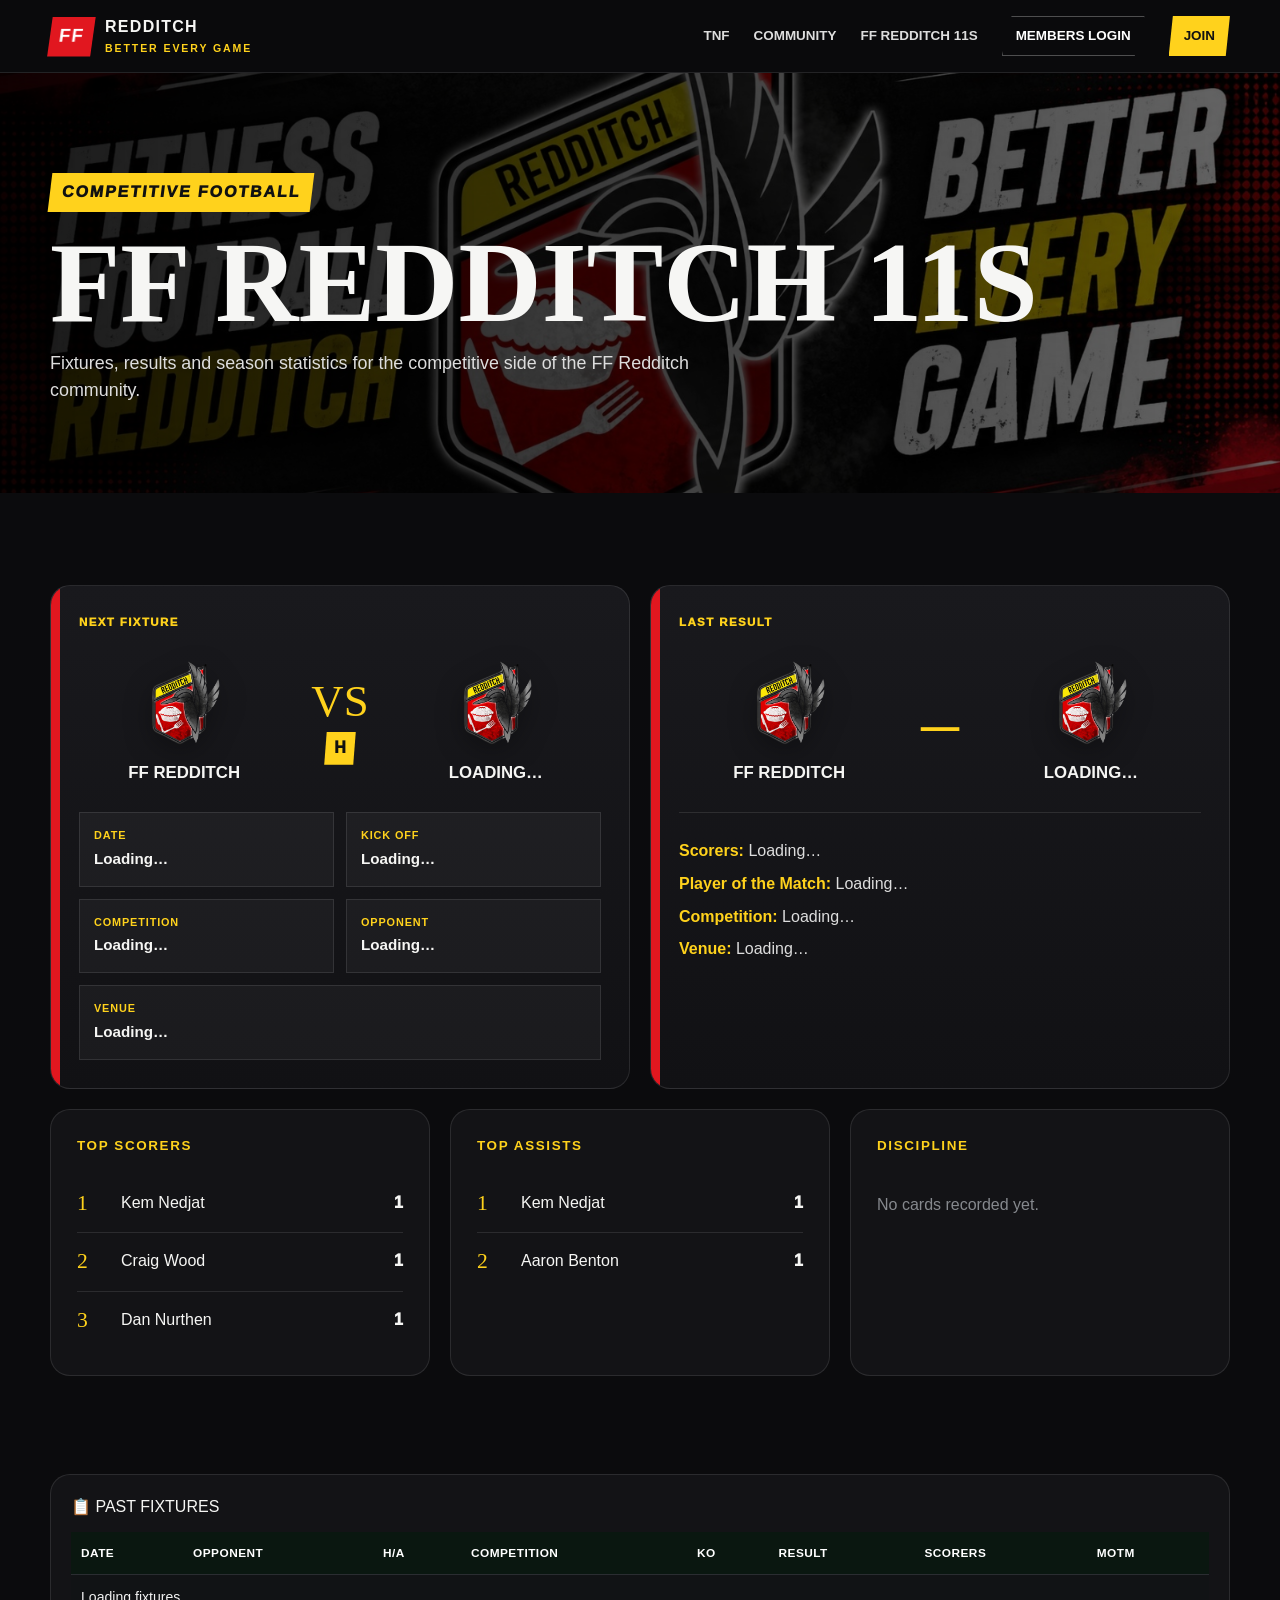
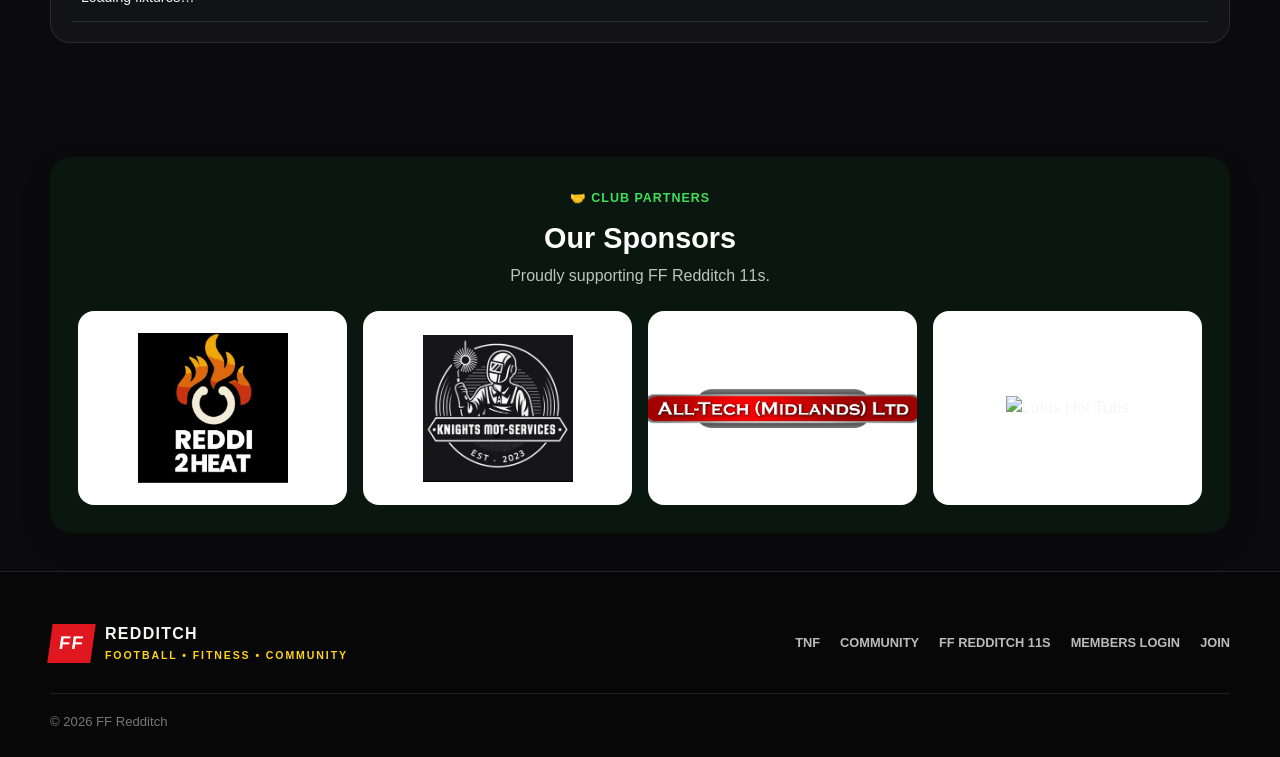
==== commit 8e7bedd1: "Revise index.html for FF Redditch 11s page Updated the HTML structure and added new styles for the F" ====
--- a/index.html
+++ b/index.html
@@ -1,13 +1,156 @@
-<!doctype html><html><head><meta charset="utf-8"><meta name="viewport" content="width=device-width,initial-scale=1">
-<title>FF Redditch | Football • Fitness • Community</title>
-<link rel="stylesheet" href="assets/styles.css"><link rel="icon" type="image/x-icon" href="/favicon.ico"></head><body data-page="home">
+<!doctype html>
+<html>
+<head>
+<meta charset="utf-8">
+<meta name="viewport" content="width=device-width,initial-scale=1">
+
+<title>FF Redditch 11s | FF Redditch</title>
+
+<link rel="stylesheet" href="assets/styles.css">
+<link rel="icon" type="image/x-icon" href="/favicon.ico">
+
+<style>
+.sponsor-card .sponsor-logo{
+  display:block!important;
+  width:auto!important;
+  height:auto!important;
+  object-fit:contain!important;
+  margin:auto!important;
+}
+
+.sponsor-card .sponsor-logo-r2h{
+  max-width:150px!important;
+  max-height:150px!important;
+}
+
+.sponsor-card .sponsor-logo-knights{
+  width:150px!important;
+  height:150px!important;
+  max-width:150px!important;
+  max-height:150px!important;
+  object-fit:contain!important;
+}
+
+.sponsor-card .sponsor-logo-alltech{
+  max-width:280px!important;
+  max-height:100px!important;
+}
+
+.sponsor-card .sponsor-logo-lotus{
+  max-width:180px!important;
+  max-height:150px!important;
+}
+
+@media(max-width:760px){
+  .sponsor-card .sponsor-logo-knights{
+    width:120px!important;
+    height:120px!important;
+    max-width:120px!important;
+    max-height:120px!important;
+  }
+}
+</style>
+
+<style>
+/* ===== PAST FIXTURES TABLE ===== */
+
+.past-fixtures-section{
+  padding-top:6px;
+}
+
+.past-fixtures-panel{
+  padding:20px;
+}
+
+.past-fixtures-wrap{
+  overflow-x:auto;
+  margin-top:12px;
+}
+
+.past-fixtures-table{
+  width:100%;
+  border-collapse:collapse;
+  min-width:900px;
+  font-size:.88rem;
+}
+
+.past-fixtures-table th,
+.past-fixtures-table td{
+  padding:12px 10px;
+  border-bottom:1px solid #2a2d31;
+  text-align:left;
+  vertical-align:top;
+}
+
+.past-fixtures-table th{
+  background:#0a1710;
+  color:#fff;
+  font-size:.74rem;
+  text-transform:uppercase;
+  letter-spacing:.04em;
+}
+
+.past-fixtures-table tbody tr{
+  background:#111315;
+  color:#fff;
+}
+
+.past-fixtures-table tbody tr:nth-child(even){
+  background:#171a1d;
+}
+
+.past-fixtures-table tbody td{
+  color:#f2f2f2;
+}
+
+.past-fixtures-table .result-win{
+  font-weight:900;
+  color:#147a2c;
+}
+
+.past-fixtures-table .result-draw{
+  font-weight:900;
+  color:#9a6b00;
+}
+
+.past-fixtures-table .result-loss{
+  font-weight:900;
+  color:#b42318;
+}
+
+@media(max-width:760px){
+  .past-fixtures-panel{
+    padding:14px;
+  }
+
+  .past-fixtures-table{
+    font-size:.8rem;
+  }
+
+  .past-fixtures-table th,
+  .past-fixtures-table td{
+    padding:10px 8px;
+  }
+}
+</style>
+
+</head>
+
+<body data-page="eleven">
+
 <header class="site-header">
   <div class="container navbar">
+
     <a class="brand" href="index.html">
       <span class="brand-badge">FF</span>
-      <span>REDDITCH<small>BETTER EVERY GAME</small></span>
+      <span>
+        REDDITCH
+        <small>BETTER EVERY GAME</small>
+      </span>
     </a>
+
     <button class="menu" aria-label="Menu">☰</button>
+
     <nav class="nav">
       <a href="tnf.html">TNF</a>
       <a href="community.html">Community</a>
@@ -15,50 +158,391 @@
       <a class="members-link" href="https://members.ffredditch.co.uk">Members Login</a>
       <a class="join-link join-btn" href="#">Join</a>
     </nav>
+
   </div>
 </header>
-<section class="hero"><div class="container hero-inner">
-  <span class="kicker">Fitness Football Redditch</span>
-  <h1>Play.<br><span class="yellow">Progress.</span><br>Belong.</h1>
-  <p class="hero-copy">Weekly football, personal progress and a proper community. Whether your goal is to get fitter, lose weight, get back into football or simply enjoy playing again, FF Redditch is built around getting you involved.</p>
-  <div class="cta-row"><a class="btn btn-yellow join-btn" href="#">Join FF Redditch</a><a class="btn btn-dark" href="tnf.html">Session Info</a></div>
-</div></section>
-
-<section class="stats-strip"><div class="container stats-grid">
-  <div class="stat-box"><span class="stat-big" id="communityKgLost">48kg</span><span class="stat-label">Total Community Weight Loss</span></div>
-  <div class="stat-box"><span class="stat-big" id="weeklyKgLost">2.6kg</span><span class="stat-label">Weekly Community Weight Loss</span></div>
-  <div class="stat-box"><span class="stat-big" id="totalMembers">36</span><span class="stat-label">Total Members</span></div>
-  <div class="stat-box"><span class="stat-big" id="tnfSessions">26</span><span class="stat-label">TNF Sessions Held</span></div>
-</div></section>
-
-<section class="section quick-join"><div class="container quick-join-grid">
-  <div><div class="red-rule"></div><h2 class="section-title">Want to <span class="yellow">join?</span></h2><p>Complete our joining form and we'll send you everything you need before your first session.</p></div>
-  <div><a class="btn btn-yellow join-btn" href="#">Complete joining form</a></div>
-</div></section>
-
-<section class="section"><div class="container">
-  <div class="section-head"><div><div class="red-rule"></div><h2 class="section-title">What is <span class="yellow">FF Redditch?</span></h2></div><p class="section-intro">TNF is the heartbeat. The community is what keeps people coming back. Personal progress is celebrated privately in our members portal, while the 11s gives players a competitive pathway.</p></div>
-  <div class="cards">
-    <div class="card"><div class="card-tag">Tuesday Night Football</div><h3>Play every week</h3><p>Welcoming football for mixed abilities with fitness built naturally into the session.</p><a href="tnf.html" class="text-link">TNF info →</a></div>
-    <div class="card"><div class="card-tag">Community</div><h3>Belong to something</h3><p>Football, friendships, socials, matchdays and a club identity people are proud to be part of.</p><a href="community.html" class="text-link">About us →</a></div>
-    <div class="card"><div class="card-tag">FF Redditch 11s</div><h3>Competitive football</h3><p>Fixtures, results and season stats for the competitive side of the FF Redditch community.</p><a href="eleven.html" class="text-link">Match centre →</a></div>
-  </div>
-</div></section>
-
-<section class="section" style="background:#111114"><div class="container">
-  <div class="section-head"><div><div class="red-rule"></div><h2 class="section-title">Tuesday Night <span class="yellow">Football</span></h2></div></div>
-  <div class="tnf-panel"><div><h3>The heartbeat of FF Redditch</h3><p>Weekly football built around enjoyment, fitness and a strong community.</p><a class="btn btn-yellow" href="tnf.html">Session Info</a></div>
-  <div class="tnf-info"><div><strong>Venue</strong><span>Arrow Vale 3G</span></div><div><strong>Time</strong><span>Tuesday • 8:00pm</span></div><div><strong>Cost</strong><span>£5 per session</span></div><div><strong>Ability</strong><span>Mixed abilities welcome</span></div></div></div>
-</div></section>
-
-<section class="section quick-join"><div class="container quick-join-grid">
-  <div><div class="red-rule"></div><h2 class="section-title">Already a <span class="yellow">member?</span></h2><p>Your personal journey, private progress and members-only features live behind our secure member login.</p></div>
-  <div><a class="btn btn-dark members-cta" href="https://members.ffredditch.co.uk">Members Login</a></div>
-</div></section>
+
+<section class="subhero">
+  <div class="container">
+
+    <span class="kicker">Competitive Football</span>
+
+    <h1>FF Redditch 11s</h1>
+
+    <p>
+      Fixtures, results and season statistics for the competitive side
+      of the FF Redditch community.
+    </p>
+
+  </div>
+</section>
+
+<section class="section">
+  <div class="container">
+
+    <div class="match-centre-grid">
+
+      <div class="match-feature-card">
+
+        <div class="card-tag">
+          Next Fixture
+        </div>
+
+        <div class="club-v-club">
+
+          <div class="club-side">
+            <img
+              class="club-badge home-club-badge"
+              src="assets/badges/ffredditch.png"
+              alt="FF Redditch badge"
+            >
+            <strong>FF Redditch</strong>
+          </div>
+
+          <div class="fixture-centre">
+            <span class="versus-big">VS</span>
+            <span id="nextHomeAway" class="fixture-pill">H</span>
+          </div>
+
+          <div class="club-side">
+            <img
+              id="nextOpponentBadge"
+              class="club-badge"
+              src="assets/badges/ffredditch.png"
+              alt="Opponent badge"
+            >
+            <strong id="nextOpponent">Loading…</strong>
+          </div>
+
+        </div>
+
+        <div class="fixture-detail-grid">
+
+          <div>
+            <span>Date</span>
+            <strong id="nextDate">Loading…</strong>
+          </div>
+
+          <div>
+            <span>Kick Off</span>
+            <strong id="nextKO">Loading…</strong>
+          </div>
+
+          <div>
+            <span>Competition</span>
+            <strong id="nextCompetition">Loading…</strong>
+          </div>
+
+          <div>
+            <span>Opponent</span>
+            <strong id="nextOpponentDetail">Loading…</strong>
+          </div>
+
+          <div style="grid-column:1/-1">
+            <span>Venue</span>
+            <strong id="nextVenue">Loading…</strong>
+          </div>
+
+        </div>
+
+      </div>
+
+      <div class="match-feature-card">
+
+        <div class="card-tag">
+          Last Result
+        </div>
+
+        <div class="club-v-club result-layout">
+
+          <div class="club-side">
+            <img
+              class="club-badge home-club-badge"
+              src="assets/badges/ffredditch.png"
+              alt="FF Redditch badge"
+            >
+            <strong>FF Redditch</strong>
+          </div>
+
+          <div class="fixture-centre">
+            <span id="lastScore" class="score-big">–</span>
+          </div>
+
+          <div class="club-side">
+            <img
+              id="lastOpponentBadge"
+              class="club-badge"
+              src="assets/badges/ffredditch.png"
+              alt="Opponent badge"
+            >
+            <strong id="lastOpponent">Loading…</strong>
+          </div>
+
+        </div>
+
+        <div class="result-details">
+
+          <p>
+            <strong>Scorers:</strong>
+            <span id="lastScorers">Loading…</span>
+          </p>
+
+          <p>
+            <strong>Player of the Match:</strong>
+            <span id="lastMotm">Loading…</span>
+          </p>
+
+          <p>
+            <strong>Competition:</strong>
+            <span id="lastCompetition">Loading…</span>
+          </p>
+
+          <p>
+            <strong>Venue:</strong>
+            <span id="lastVenue">Loading…</span>
+          </p>
+
+        </div>
+
+      </div>
+
+    </div>
+
+    <div class="stats-three-grid">
+
+      <div class="panel">
+        <h3>Top Scorers</h3>
+        <ol class="simple-list" id="scorers"></ol>
+      </div>
+
+      <div class="panel">
+        <h3>Top Assists</h3>
+        <ol class="simple-list" id="assists"></ol>
+      </div>
+
+      <div class="panel">
+        <h3>Discipline</h3>
+        <div class="discipline-table" id="discipline"></div>
+      </div>
+
+    </div>
+
+  </div>
+</section>
+
+<section class="section past-fixtures-section">
+
+  <div class="container">
+
+    <div class="panel past-fixtures-panel">
+
+      <div class="panel-title">
+        📋 PAST FIXTURES
+      </div>
+
+      <div class="past-fixtures-wrap">
+
+        <table class="past-fixtures-table">
+
+          <thead>
+            <tr>
+              <th>Date</th>
+              <th>Opponent</th>
+              <th>H/A</th>
+              <th>Competition</th>
+              <th>KO</th>
+              <th>Result</th>
+              <th>Scorers</th>
+              <th>MOTM</th>
+            </tr>
+          </thead>
+
+          <tbody id="pastFixturesBody">
+            <tr>
+              <td colspan="8">
+                Loading fixtures…
+              </td>
+            </tr>
+          </tbody>
+
+        </table>
+
+      </div>
+
+    </div>
+
+  </div>
+
+</section>
+
+<section class="section sponsors-section" id="sponsors">
+
+  <div class="container">
+
+    <div class="sponsors-panel">
+
+      <div class="sponsors-heading">
+
+        <span>🤝 CLUB PARTNERS</span>
+
+        <h2>Our Sponsors</h2>
+
+        <p>
+          Proudly supporting FF Redditch 11s.
+        </p>
+
+      </div>
+
+      <div class="sponsors-grid">
+
+        <div class="sponsor-card">
+          <img
+            class="sponsor-logo sponsor-logo-r2h"
+            src="assets/reddi2heat.png"
+            alt="Reddi 2 Heat"
+          >
+        </div>
+
+        <div class="sponsor-card">
+          <img
+            class="sponsor-logo sponsor-logo-knights"
+            src="assets/knights.jpg"
+            alt="Knights MOT & Services"
+          >
+        </div>
+
+        <div class="sponsor-card sponsor-card-wide">
+          <img
+            class="sponsor-logo sponsor-logo-alltech"
+            src="assets/all-tech-midlands.png"
+            alt="All-Tech (Midlands) Ltd"
+          >
+        </div>
+
+        <div class="sponsor-card">
+          <img
+            class="sponsor-logo sponsor-logo-lotus"
+            src="assets/lotus-hot-tubs.jpg"
+            alt="Lotus Hot Tubs"
+          >
+        </div>
+
+      </div>
+
+    </div>
+
+  </div>
+
+</section>
+
+<style>
+
+.sponsors-section{
+  padding:22px 0 38px;
+}
+
+.sponsors-panel{
+  background:#0a1710;
+  border-radius:22px;
+  padding:28px;
+  box-shadow:0 12px 32px rgba(0,0,0,.12);
+}
+
+.sponsors-heading{
+  text-align:center;
+  margin-bottom:22px;
+}
+
+.sponsors-heading span{
+  color:#42df58;
+  font-weight:900;
+  font-size:.78rem;
+  letter-spacing:.08em;
+}
+
+.sponsors-heading h2{
+  color:#fff;
+  margin:6px 0 4px;
+  font-size:1.8rem;
+}
+
+.sponsors-heading p{
+  color:#b9c6bd;
+  margin:0;
+}
+
+.sponsors-grid{
+  display:grid;
+  grid-template-columns:repeat(4,minmax(0,1fr));
+  gap:16px;
+  align-items:stretch;
+}
+
+.sponsor-card{
+  min-height:180px;
+  background:#fff;
+  border-radius:16px;
+  display:flex;
+  align-items:center;
+  justify-content:center;
+  padding:22px;
+  overflow:hidden;
+}
+
+.sponsor-card img{
+  display:block;
+  max-width:100%;
+  max-height:150px;
+  width:auto;
+  height:auto;
+  object-fit:contain;
+}
+
+.sponsor-card-wide img{
+  max-height:115px;
+}
+
+@media(max-width:760px){
+
+  .sponsors-panel{
+    padding:20px 14px;
+  }
+
+  .sponsors-grid{
+    grid-template-columns:1fr;
+  }
+
+  .sponsor-card{
+    min-height:145px;
+    padding:18px;
+  }
+
+  .sponsor-card img{
+    max-height:120px;
+  }
+
+  .sponsor-card-wide img{
+    max-height:90px;
+  }
+
+}
+
+</style>
 
 <footer class="footer">
+
   <div class="container footer-top">
-    <div class="brand"><span class="brand-badge">FF</span><span>REDDITCH<small>FOOTBALL • FITNESS • COMMUNITY</small></span></div>
+
+    <div class="brand">
+      <span class="brand-badge">FF</span>
+      <span>
+        REDDITCH
+        <small>
+          FOOTBALL • FITNESS • COMMUNITY
+        </small>
+      </span>
+    </div>
+
     <div class="footer-links">
       <a href="tnf.html">TNF</a>
       <a href="community.html">Community</a>
@@ -66,7 +550,17 @@
       <a href="https://members.ffredditch.co.uk">Members Login</a>
       <a class="join-btn" href="#">Join</a>
     </div>
-  </div>
-  <div class="container copy">© 2026 FF Redditch</div>
+
+  </div>
+
+  <div class="container copy">
+    © 2026 FF Redditch
+  </div>
+
 </footer>
-<script src="assets/config.js"></script><script src="assets/app.js"></script></body></html>
+
+<script src="assets/config.js"></script>
+<script src="assets/app-eleven-v2.js?v=20260817-live-sheets-4"></script>
+
+</body>
+</html>
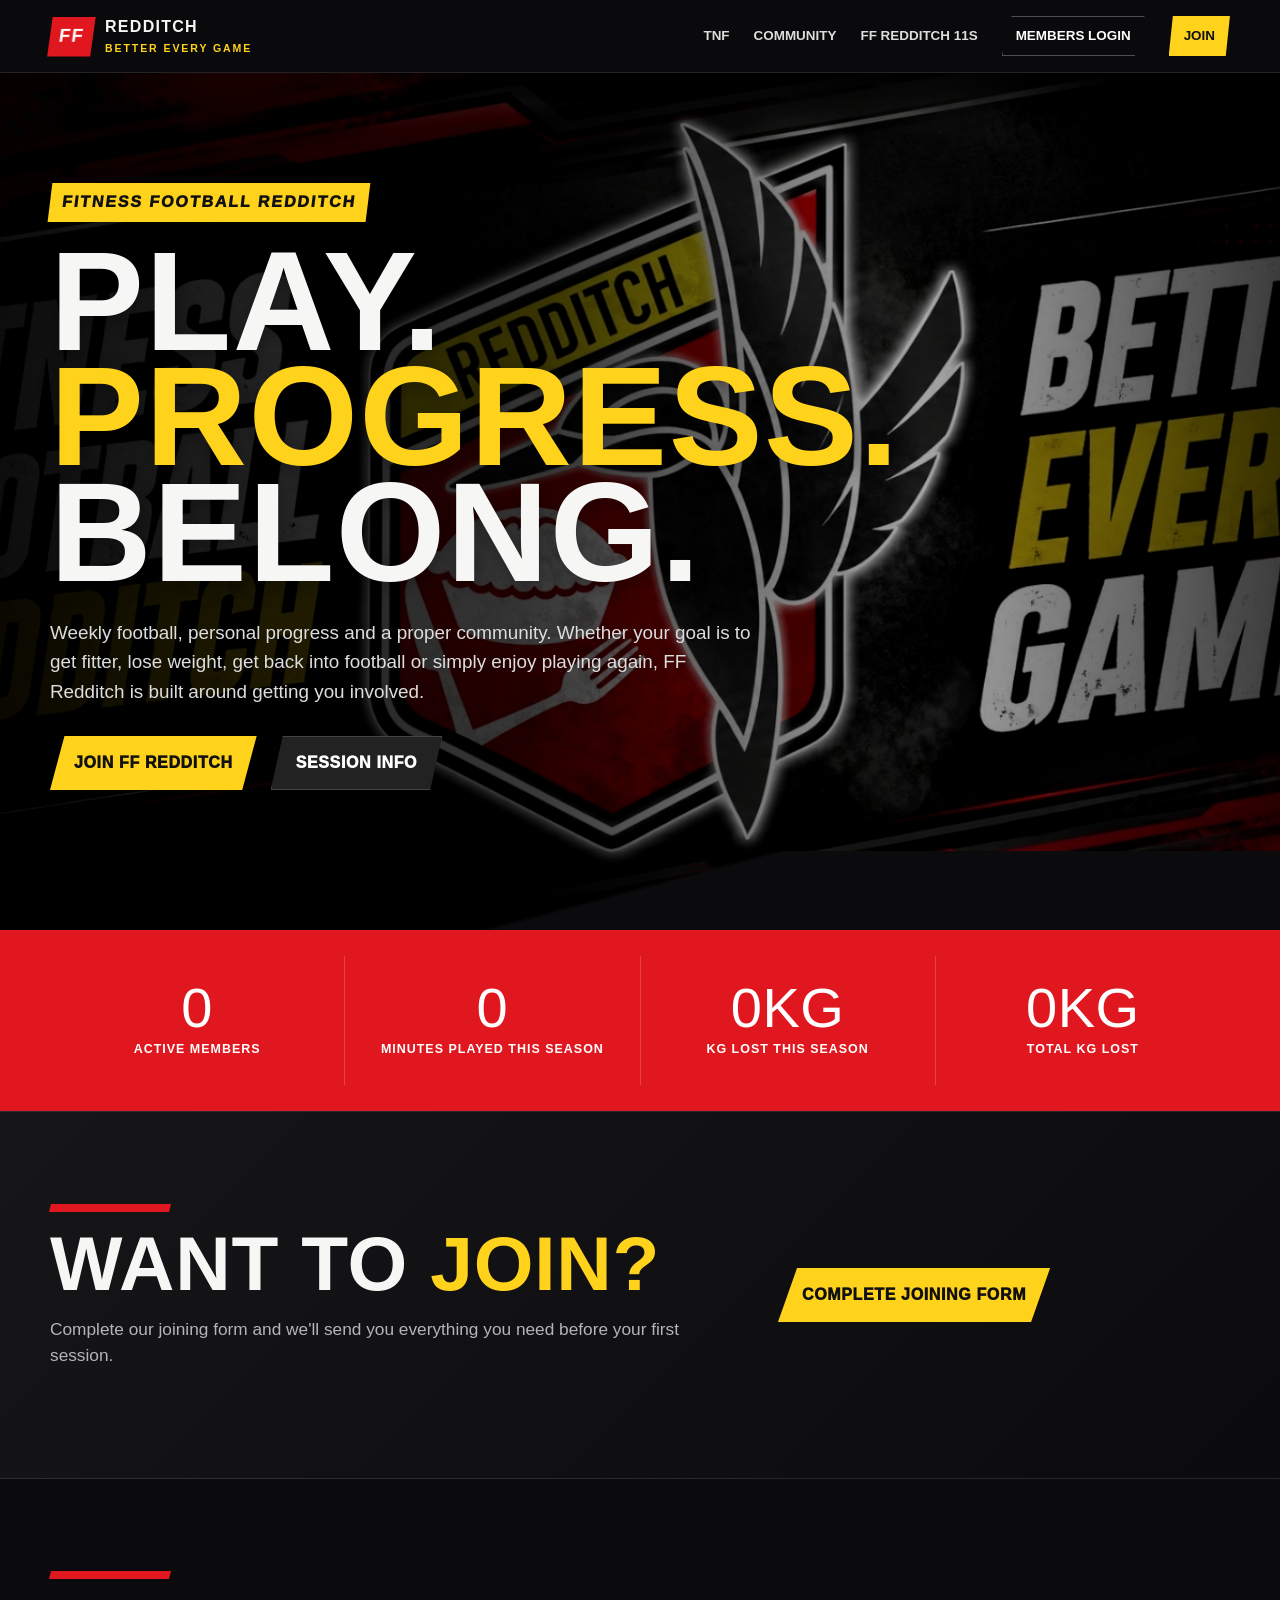
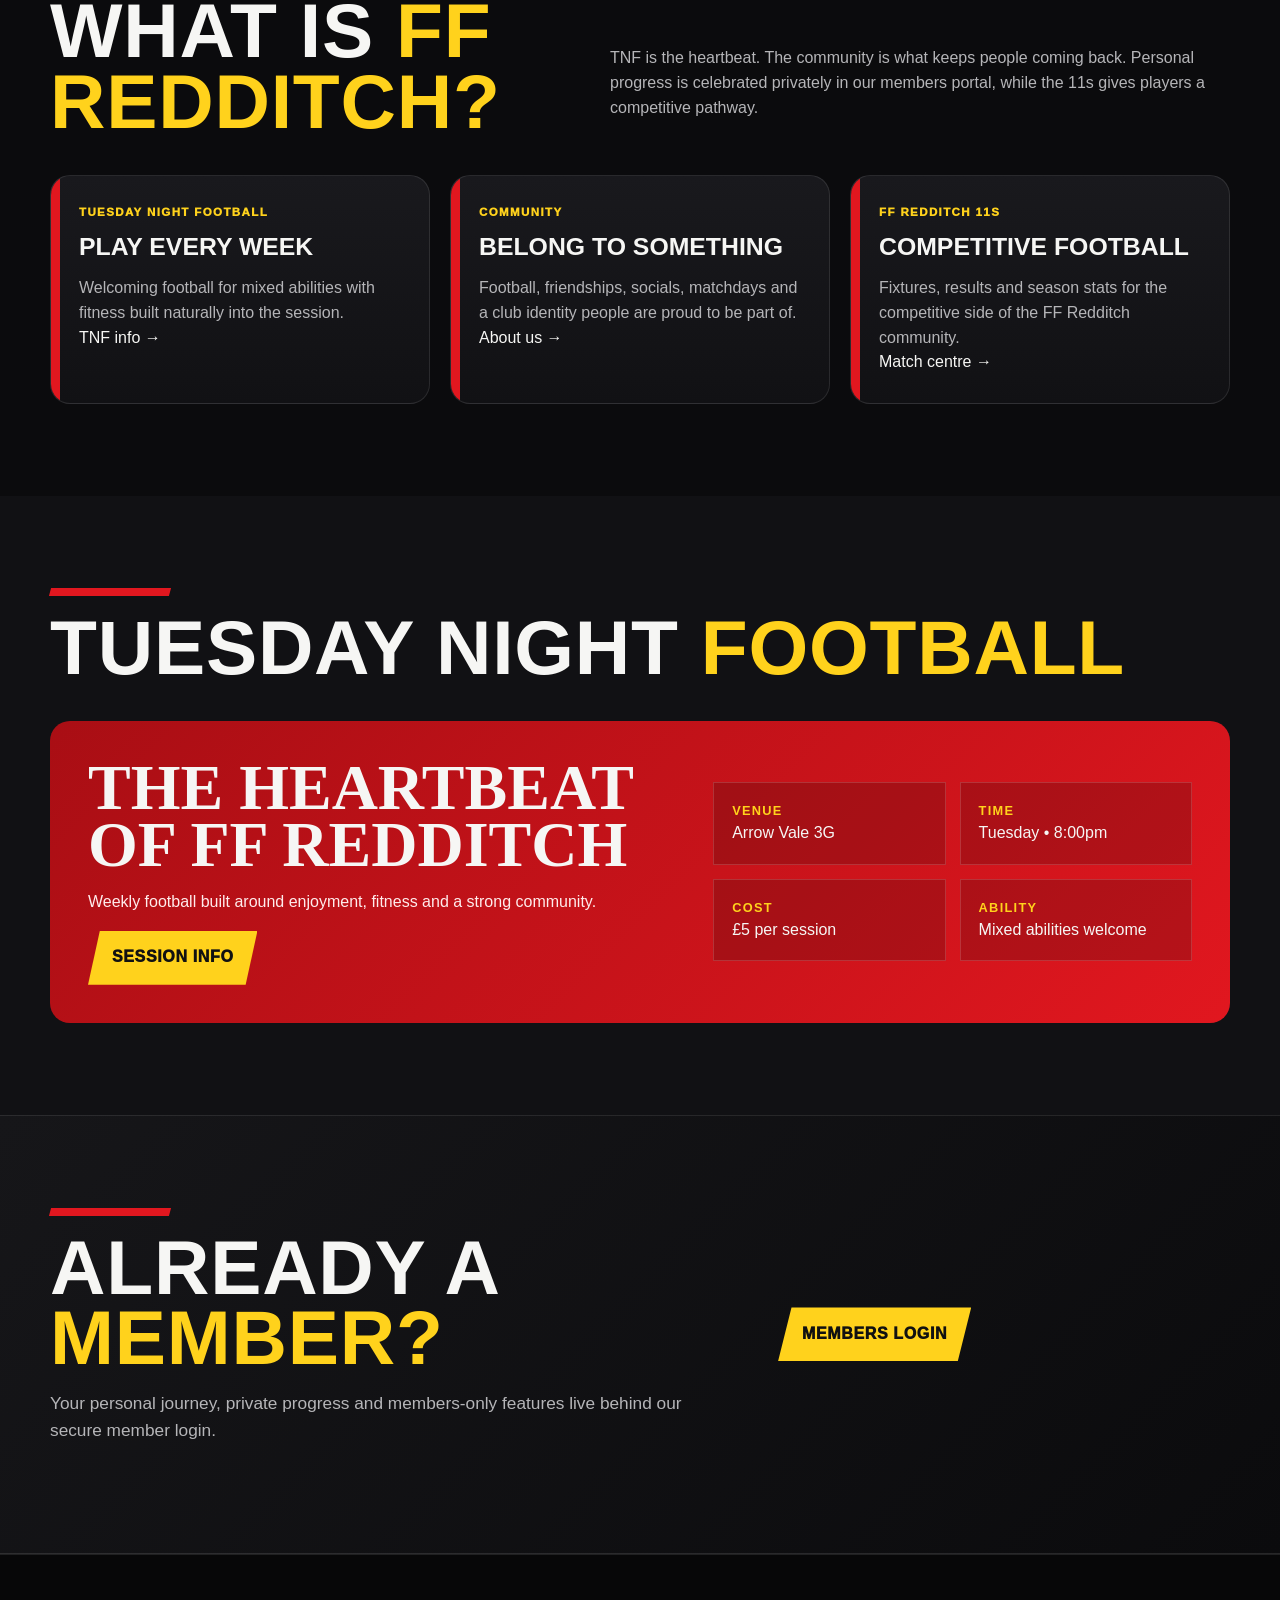
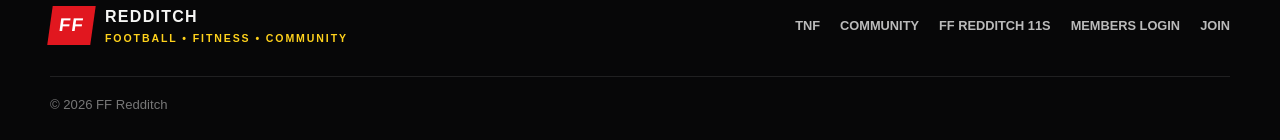
==== commit 949788a7: "Refactor index.html for improved structure and content" ====
--- a/index.html
+++ b/index.html
@@ -1,156 +1,21 @@
 <!doctype html>
 <html>
 <head>
-<meta charset="utf-8">
-<meta name="viewport" content="width=device-width,initial-scale=1">
-
-<title>FF Redditch 11s | FF Redditch</title>
-
-<link rel="stylesheet" href="assets/styles.css">
-<link rel="icon" type="image/x-icon" href="/favicon.ico">
-
-<style>
-.sponsor-card .sponsor-logo{
-  display:block!important;
-  width:auto!important;
-  height:auto!important;
-  object-fit:contain!important;
-  margin:auto!important;
-}
-
-.sponsor-card .sponsor-logo-r2h{
-  max-width:150px!important;
-  max-height:150px!important;
-}
-
-.sponsor-card .sponsor-logo-knights{
-  width:150px!important;
-  height:150px!important;
-  max-width:150px!important;
-  max-height:150px!important;
-  object-fit:contain!important;
-}
-
-.sponsor-card .sponsor-logo-alltech{
-  max-width:280px!important;
-  max-height:100px!important;
-}
-
-.sponsor-card .sponsor-logo-lotus{
-  max-width:180px!important;
-  max-height:150px!important;
-}
-
-@media(max-width:760px){
-  .sponsor-card .sponsor-logo-knights{
-    width:120px!important;
-    height:120px!important;
-    max-width:120px!important;
-    max-height:120px!important;
-  }
-}
-</style>
-
-<style>
-/* ===== PAST FIXTURES TABLE ===== */
-
-.past-fixtures-section{
-  padding-top:6px;
-}
-
-.past-fixtures-panel{
-  padding:20px;
-}
-
-.past-fixtures-wrap{
-  overflow-x:auto;
-  margin-top:12px;
-}
-
-.past-fixtures-table{
-  width:100%;
-  border-collapse:collapse;
-  min-width:900px;
-  font-size:.88rem;
-}
-
-.past-fixtures-table th,
-.past-fixtures-table td{
-  padding:12px 10px;
-  border-bottom:1px solid #2a2d31;
-  text-align:left;
-  vertical-align:top;
-}
-
-.past-fixtures-table th{
-  background:#0a1710;
-  color:#fff;
-  font-size:.74rem;
-  text-transform:uppercase;
-  letter-spacing:.04em;
-}
-
-.past-fixtures-table tbody tr{
-  background:#111315;
-  color:#fff;
-}
-
-.past-fixtures-table tbody tr:nth-child(even){
-  background:#171a1d;
-}
-
-.past-fixtures-table tbody td{
-  color:#f2f2f2;
-}
-
-.past-fixtures-table .result-win{
-  font-weight:900;
-  color:#147a2c;
-}
-
-.past-fixtures-table .result-draw{
-  font-weight:900;
-  color:#9a6b00;
-}
-
-.past-fixtures-table .result-loss{
-  font-weight:900;
-  color:#b42318;
-}
-
-@media(max-width:760px){
-  .past-fixtures-panel{
-    padding:14px;
-  }
-
-  .past-fixtures-table{
-    font-size:.8rem;
-  }
-
-  .past-fixtures-table th,
-  .past-fixtures-table td{
-    padding:10px 8px;
-  }
-}
-</style>
-
+  <meta charset="utf-8">
+  <meta name="viewport" content="width=device-width,initial-scale=1">
+  <title>FF Redditch | Football • Fitness • Community</title>
+  <link rel="stylesheet" href="assets/styles.css">
+  <link rel="icon" type="image/x-icon" href="/favicon.ico">
 </head>
-
-<body data-page="eleven">
+<body data-page="home">
 
 <header class="site-header">
   <div class="container navbar">
-
     <a class="brand" href="index.html">
       <span class="brand-badge">FF</span>
-      <span>
-        REDDITCH
-        <small>BETTER EVERY GAME</small>
-      </span>
+      <span>REDDITCH<small>BETTER EVERY GAME</small></span>
     </a>
-
     <button class="menu" aria-label="Menu">☰</button>
-
     <nav class="nav">
       <a href="tnf.html">TNF</a>
       <a href="community.html">Community</a>
@@ -158,391 +23,136 @@
       <a class="members-link" href="https://members.ffredditch.co.uk">Members Login</a>
       <a class="join-link join-btn" href="#">Join</a>
     </nav>
-
   </div>
 </header>
 
-<section class="subhero">
-  <div class="container">
+<section class="hero">
+  <div class="container hero-inner">
+    <span class="kicker">Fitness Football Redditch</span>
+    <h1>Play.<br><span class="yellow">Progress.</span><br>Belong.</h1>
+    <p class="hero-copy">
+      Weekly football, personal progress and a proper community. Whether your goal is to get fitter,
+      lose weight, get back into football or simply enjoy playing again, FF Redditch is built around getting you involved.
+    </p>
+    <div class="cta-row">
+      <a class="btn btn-yellow join-btn" href="#">Join FF Redditch</a>
+      <a class="btn btn-dark" href="tnf.html">Session Info</a>
+    </div>
+  </div>
+</section>
 
-    <span class="kicker">Competitive Football</span>
+<section class="stats-strip">
+  <div class="container stats-grid">
+    <div class="stat-box">
+      <span class="stat-big" id="activeMembers">0</span>
+      <span class="stat-label">Active Members</span>
+    </div>
+    <div class="stat-box">
+      <span class="stat-big" id="minutesPlayed">0</span>
+      <span class="stat-label">Minutes Played This Season</span>
+    </div>
+    <div class="stat-box">
+      <span class="stat-big" id="seasonKgLost">0kg</span>
+      <span class="stat-label">KG Lost This Season</span>
+    </div>
+    <div class="stat-box">
+      <span class="stat-big" id="totalKgLost">0kg</span>
+      <span class="stat-label">Total KG Lost</span>
+    </div>
+  </div>
+</section>
 
-    <h1>FF Redditch 11s</h1>
-
-    <p>
-      Fixtures, results and season statistics for the competitive side
-      of the FF Redditch community.
-    </p>
-
+<section class="section quick-join">
+  <div class="container quick-join-grid">
+    <div>
+      <div class="red-rule"></div>
+      <h2 class="section-title">Want to <span class="yellow">join?</span></h2>
+      <p>Complete our joining form and we'll send you everything you need before your first session.</p>
+    </div>
+    <div><a class="btn btn-yellow join-btn" href="#">Complete joining form</a></div>
   </div>
 </section>
 
 <section class="section">
   <div class="container">
-
-    <div class="match-centre-grid">
-
-      <div class="match-feature-card">
-
-        <div class="card-tag">
-          Next Fixture
-        </div>
-
-        <div class="club-v-club">
-
-          <div class="club-side">
-            <img
-              class="club-badge home-club-badge"
-              src="assets/badges/ffredditch.png"
-              alt="FF Redditch badge"
-            >
-            <strong>FF Redditch</strong>
-          </div>
-
-          <div class="fixture-centre">
-            <span class="versus-big">VS</span>
-            <span id="nextHomeAway" class="fixture-pill">H</span>
-          </div>
-
-          <div class="club-side">
-            <img
-              id="nextOpponentBadge"
-              class="club-badge"
-              src="assets/badges/ffredditch.png"
-              alt="Opponent badge"
-            >
-            <strong id="nextOpponent">Loading…</strong>
-          </div>
-
-        </div>
-
-        <div class="fixture-detail-grid">
-
-          <div>
-            <span>Date</span>
-            <strong id="nextDate">Loading…</strong>
-          </div>
-
-          <div>
-            <span>Kick Off</span>
-            <strong id="nextKO">Loading…</strong>
-          </div>
-
-          <div>
-            <span>Competition</span>
-            <strong id="nextCompetition">Loading…</strong>
-          </div>
-
-          <div>
-            <span>Opponent</span>
-            <strong id="nextOpponentDetail">Loading…</strong>
-          </div>
-
-          <div style="grid-column:1/-1">
-            <span>Venue</span>
-            <strong id="nextVenue">Loading…</strong>
-          </div>
-
-        </div>
-
+    <div class="section-head">
+      <div>
+        <div class="red-rule"></div>
+        <h2 class="section-title">What is <span class="yellow">FF Redditch?</span></h2>
       </div>
-
-      <div class="match-feature-card">
-
-        <div class="card-tag">
-          Last Result
-        </div>
-
-        <div class="club-v-club result-layout">
-
-          <div class="club-side">
-            <img
-              class="club-badge home-club-badge"
-              src="assets/badges/ffredditch.png"
-              alt="FF Redditch badge"
-            >
-            <strong>FF Redditch</strong>
-          </div>
-
-          <div class="fixture-centre">
-            <span id="lastScore" class="score-big">–</span>
-          </div>
-
-          <div class="club-side">
-            <img
-              id="lastOpponentBadge"
-              class="club-badge"
-              src="assets/badges/ffredditch.png"
-              alt="Opponent badge"
-            >
-            <strong id="lastOpponent">Loading…</strong>
-          </div>
-
-        </div>
-
-        <div class="result-details">
-
-          <p>
-            <strong>Scorers:</strong>
-            <span id="lastScorers">Loading…</span>
-          </p>
-
-          <p>
-            <strong>Player of the Match:</strong>
-            <span id="lastMotm">Loading…</span>
-          </p>
-
-          <p>
-            <strong>Competition:</strong>
-            <span id="lastCompetition">Loading…</span>
-          </p>
-
-          <p>
-            <strong>Venue:</strong>
-            <span id="lastVenue">Loading…</span>
-          </p>
-
-        </div>
-
-      </div>
-
+      <p class="section-intro">
+        TNF is the heartbeat. The community is what keeps people coming back. Personal progress is celebrated
+        privately in our members portal, while the 11s gives players a competitive pathway.
+      </p>
     </div>
 
-    <div class="stats-three-grid">
-
-      <div class="panel">
-        <h3>Top Scorers</h3>
-        <ol class="simple-list" id="scorers"></ol>
+    <div class="cards">
+      <div class="card">
+        <div class="card-tag">Tuesday Night Football</div>
+        <h3>Play every week</h3>
+        <p>Welcoming football for mixed abilities with fitness built naturally into the session.</p>
+        <a href="tnf.html">TNF info →</a>
       </div>
-
-      <div class="panel">
-        <h3>Top Assists</h3>
-        <ol class="simple-list" id="assists"></ol>
+      <div class="card">
+        <div class="card-tag">Community</div>
+        <h3>Belong to something</h3>
+        <p>Football, friendships, socials, matchdays and a club identity people are proud to be part of.</p>
+        <a href="community.html">About us →</a>
       </div>
-
-      <div class="panel">
-        <h3>Discipline</h3>
-        <div class="discipline-table" id="discipline"></div>
+      <div class="card">
+        <div class="card-tag">FF Redditch 11s</div>
+        <h3>Competitive football</h3>
+        <p>Fixtures, results and season stats for the competitive side of the FF Redditch community.</p>
+        <a href="eleven.html">Match centre →</a>
       </div>
-
     </div>
-
   </div>
 </section>
 
-<section class="section past-fixtures-section">
-
+<section class="section" style="background:#111114">
   <div class="container">
-
-    <div class="panel past-fixtures-panel">
-
-      <div class="panel-title">
-        📋 PAST FIXTURES
+    <div class="section-head">
+      <div>
+        <div class="red-rule"></div>
+        <h2 class="section-title">Tuesday Night <span class="yellow">Football</span></h2>
       </div>
-
-      <div class="past-fixtures-wrap">
-
-        <table class="past-fixtures-table">
-
-          <thead>
-            <tr>
-              <th>Date</th>
-              <th>Opponent</th>
-              <th>H/A</th>
-              <th>Competition</th>
-              <th>KO</th>
-              <th>Result</th>
-              <th>Scorers</th>
-              <th>MOTM</th>
-            </tr>
-          </thead>
-
-          <tbody id="pastFixturesBody">
-            <tr>
-              <td colspan="8">
-                Loading fixtures…
-              </td>
-            </tr>
-          </tbody>
-
-        </table>
-
-      </div>
-
     </div>
 
+    <div class="tnf-panel">
+      <div>
+        <h3>The heartbeat of FF Redditch</h3>
+        <p>Weekly football built around enjoyment, fitness and a strong community.</p>
+        <a class="btn btn-yellow" href="tnf.html">Session Info</a>
+      </div>
+      <div class="tnf-info">
+        <div><strong>Venue</strong><span>Arrow Vale 3G</span></div>
+        <div><strong>Time</strong><span>Tuesday • 8:00pm</span></div>
+        <div><strong>Cost</strong><span>£5 per session</span></div>
+        <div><strong>Ability</strong><span>Mixed abilities welcome</span></div>
+      </div>
+    </div>
   </div>
-
 </section>
 
-<section class="section sponsors-section" id="sponsors">
-
-  <div class="container">
-
-    <div class="sponsors-panel">
-
-      <div class="sponsors-heading">
-
-        <span>🤝 CLUB PARTNERS</span>
-
-        <h2>Our Sponsors</h2>
-
-        <p>
-          Proudly supporting FF Redditch 11s.
-        </p>
-
-      </div>
-
-      <div class="sponsors-grid">
-
-        <div class="sponsor-card">
-          <img
-            class="sponsor-logo sponsor-logo-r2h"
-            src="assets/reddi2heat.png"
-            alt="Reddi 2 Heat"
-          >
-        </div>
-
-        <div class="sponsor-card">
-          <img
-            class="sponsor-logo sponsor-logo-knights"
-            src="assets/knights.jpg"
-            alt="Knights MOT & Services"
-          >
-        </div>
-
-        <div class="sponsor-card sponsor-card-wide">
-          <img
-            class="sponsor-logo sponsor-logo-alltech"
-            src="assets/all-tech-midlands.png"
-            alt="All-Tech (Midlands) Ltd"
-          >
-        </div>
-
-        <div class="sponsor-card">
-          <img
-            class="sponsor-logo sponsor-logo-lotus"
-            src="assets/lotus-hot-tubs.jpg"
-            alt="Lotus Hot Tubs"
-          >
-        </div>
-
-      </div>
-
+<section class="section quick-join">
+  <div class="container quick-join-grid">
+    <div>
+      <div class="red-rule"></div>
+      <h2 class="section-title">Already a <span class="yellow">member?</span></h2>
+      <p>Your personal journey, private progress and members-only features live behind our secure member login.</p>
     </div>
-
+    <div>
+      <a class="btn btn-yellow" href="https://members.ffredditch.co.uk">Members Login</a>
+    </div>
   </div>
-
 </section>
 
-<style>
-
-.sponsors-section{
-  padding:22px 0 38px;
-}
-
-.sponsors-panel{
-  background:#0a1710;
-  border-radius:22px;
-  padding:28px;
-  box-shadow:0 12px 32px rgba(0,0,0,.12);
-}
-
-.sponsors-heading{
-  text-align:center;
-  margin-bottom:22px;
-}
-
-.sponsors-heading span{
-  color:#42df58;
-  font-weight:900;
-  font-size:.78rem;
-  letter-spacing:.08em;
-}
-
-.sponsors-heading h2{
-  color:#fff;
-  margin:6px 0 4px;
-  font-size:1.8rem;
-}
-
-.sponsors-heading p{
-  color:#b9c6bd;
-  margin:0;
-}
-
-.sponsors-grid{
-  display:grid;
-  grid-template-columns:repeat(4,minmax(0,1fr));
-  gap:16px;
-  align-items:stretch;
-}
-
-.sponsor-card{
-  min-height:180px;
-  background:#fff;
-  border-radius:16px;
-  display:flex;
-  align-items:center;
-  justify-content:center;
-  padding:22px;
-  overflow:hidden;
-}
-
-.sponsor-card img{
-  display:block;
-  max-width:100%;
-  max-height:150px;
-  width:auto;
-  height:auto;
-  object-fit:contain;
-}
-
-.sponsor-card-wide img{
-  max-height:115px;
-}
-
-@media(max-width:760px){
-
-  .sponsors-panel{
-    padding:20px 14px;
-  }
-
-  .sponsors-grid{
-    grid-template-columns:1fr;
-  }
-
-  .sponsor-card{
-    min-height:145px;
-    padding:18px;
-  }
-
-  .sponsor-card img{
-    max-height:120px;
-  }
-
-  .sponsor-card-wide img{
-    max-height:90px;
-  }
-
-}
-
-</style>
-
 <footer class="footer">
-
   <div class="container footer-top">
-
     <div class="brand">
       <span class="brand-badge">FF</span>
-      <span>
-        REDDITCH
-        <small>
-          FOOTBALL • FITNESS • COMMUNITY
-        </small>
-      </span>
+      <span>REDDITCH<small>FOOTBALL • FITNESS • COMMUNITY</small></span>
     </div>
-
     <div class="footer-links">
       <a href="tnf.html">TNF</a>
       <a href="community.html">Community</a>
@@ -550,17 +160,11 @@
       <a href="https://members.ffredditch.co.uk">Members Login</a>
       <a class="join-btn" href="#">Join</a>
     </div>
-
   </div>
-
-  <div class="container copy">
-    © 2026 FF Redditch
-  </div>
-
+  <div class="container copy">© 2026 FF Redditch</div>
 </footer>
 
 <script src="assets/config.js"></script>
-<script src="assets/app-eleven-v2.js?v=20260817-live-sheets-4"></script>
-
+<script src="assets/app.js"></script>
 </body>
 </html>
